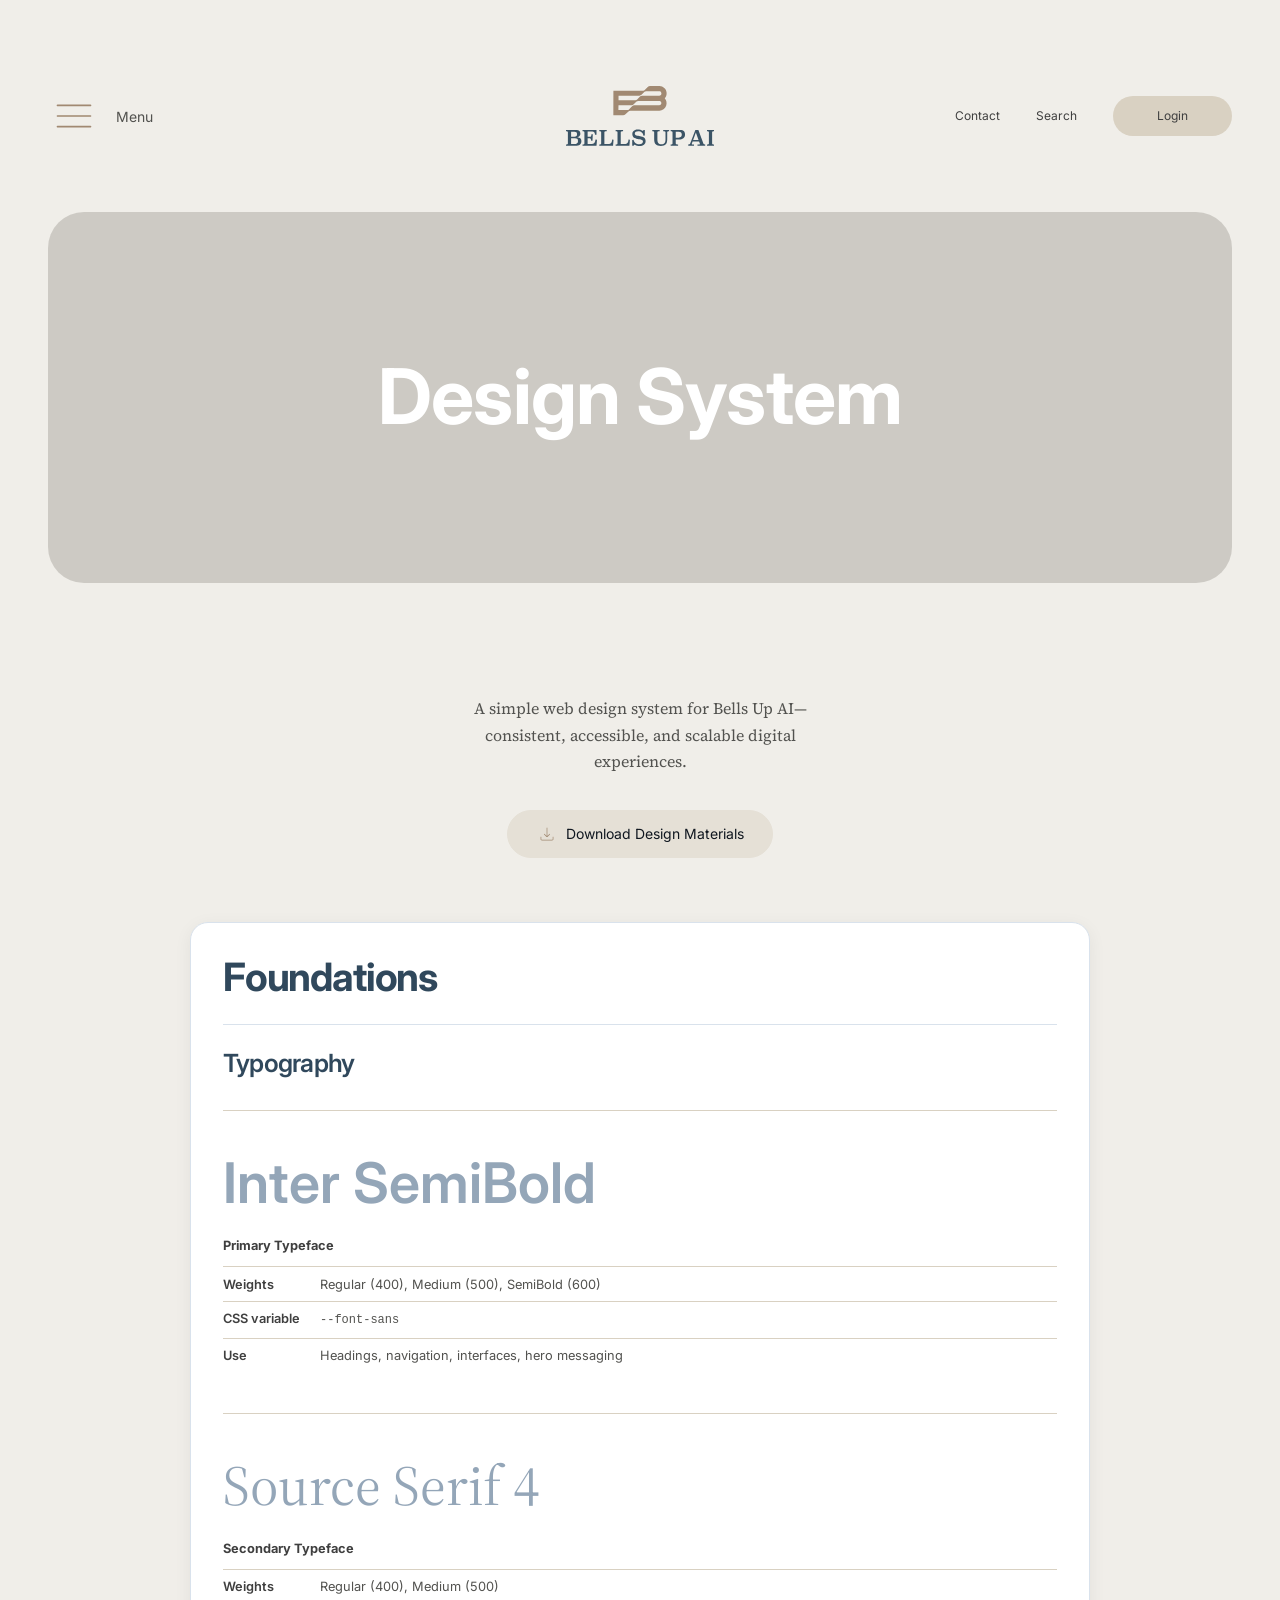
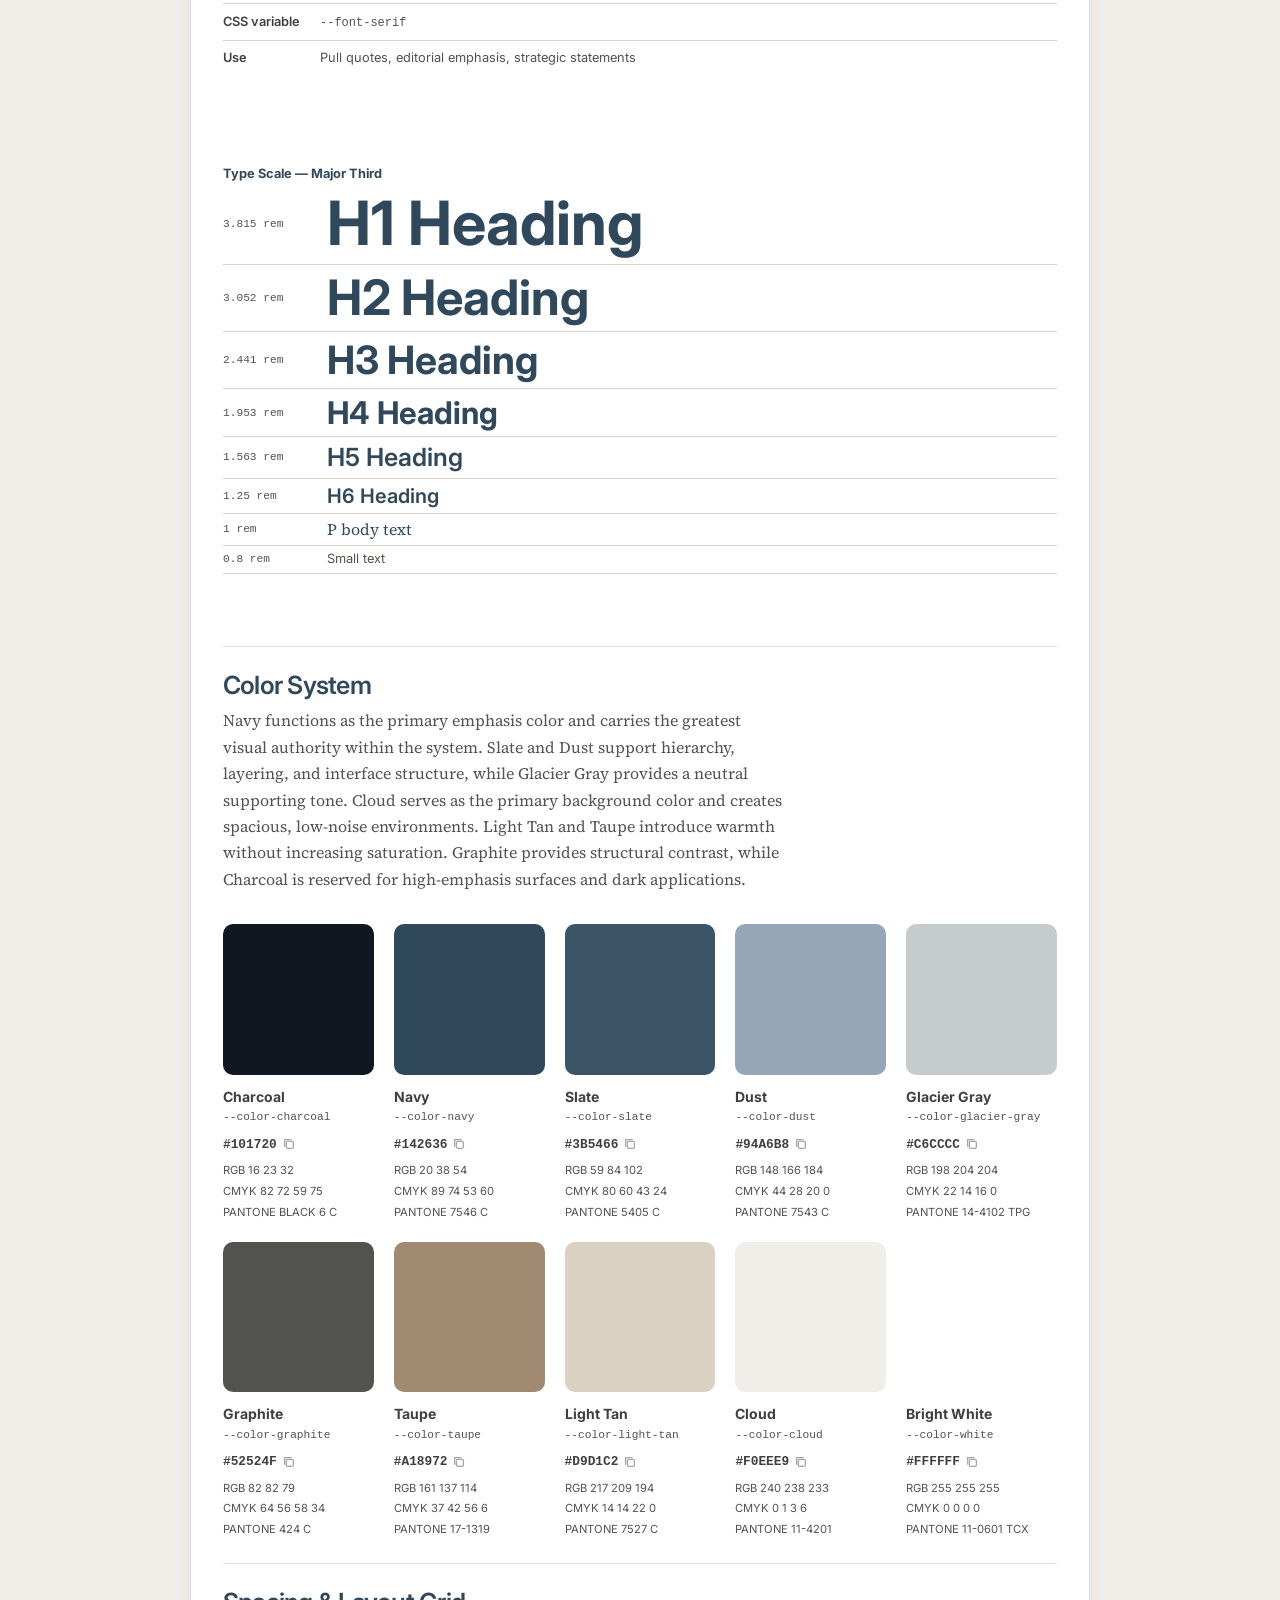
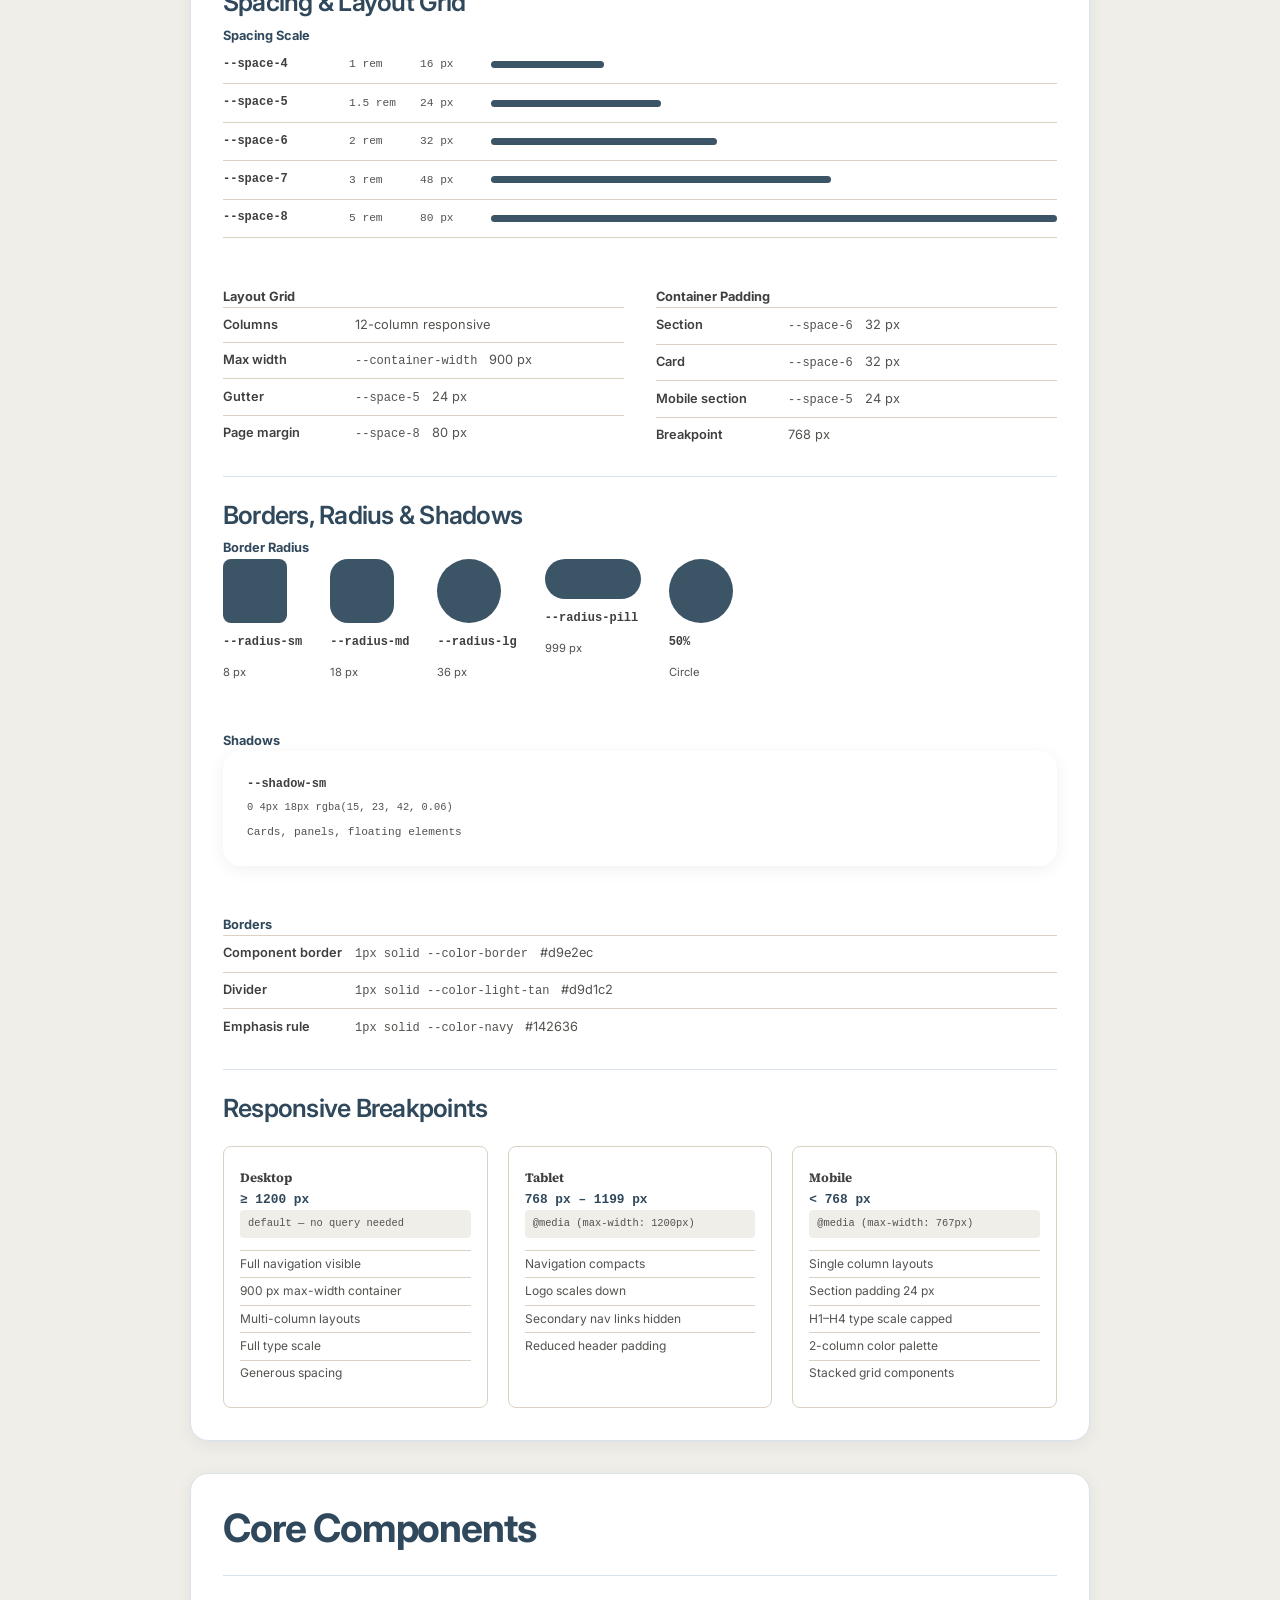
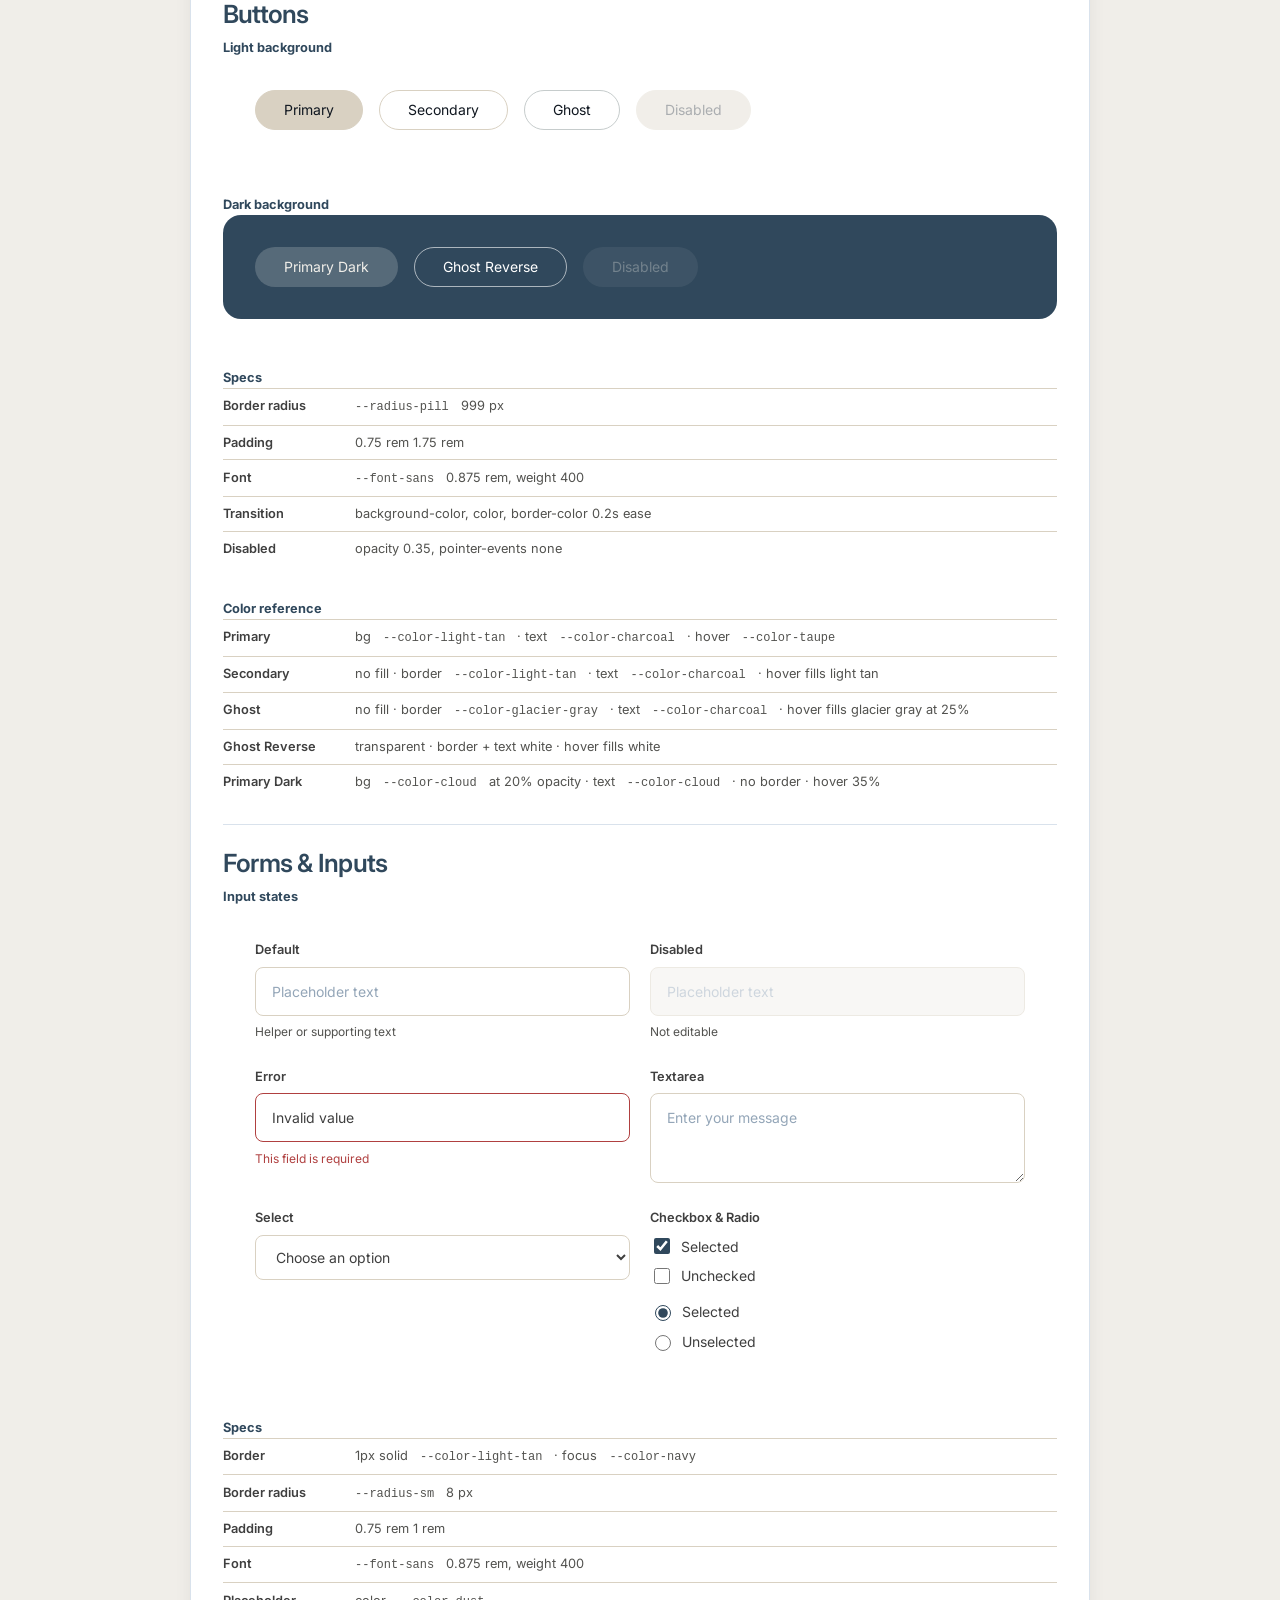
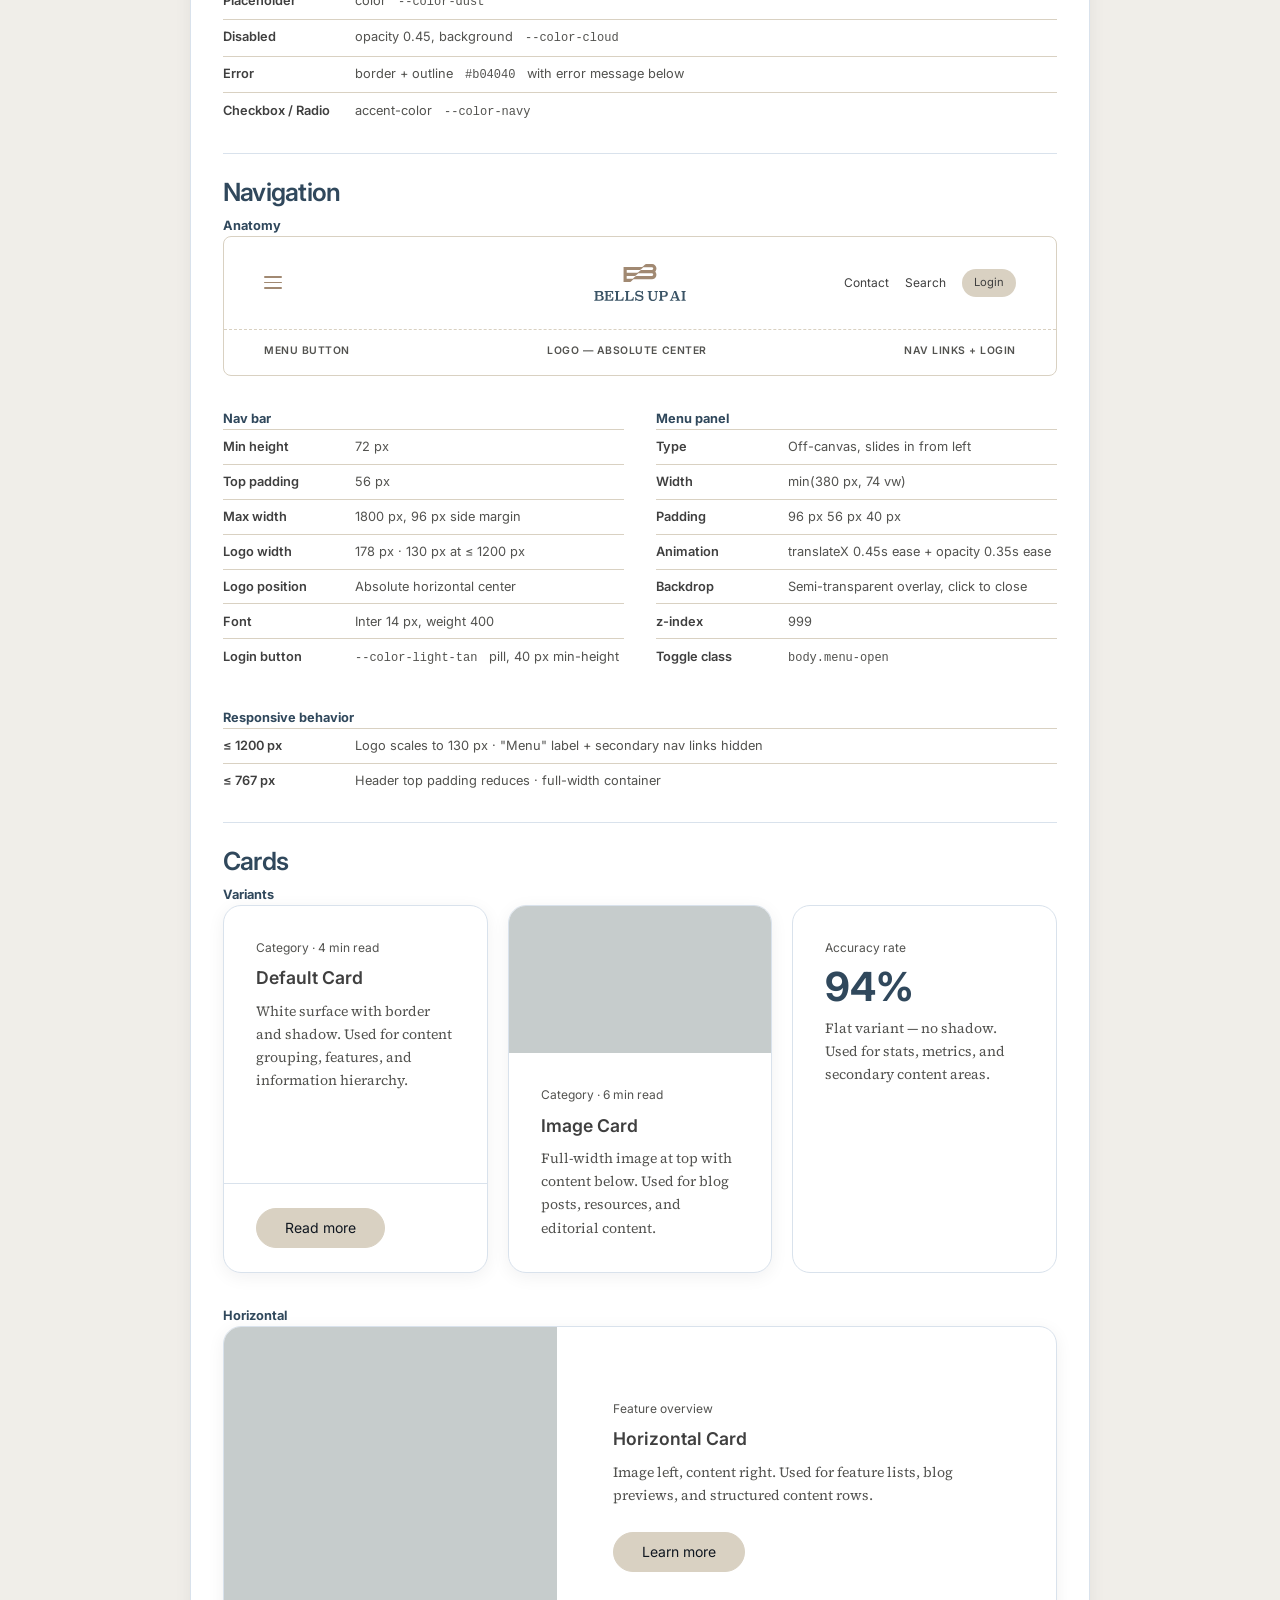
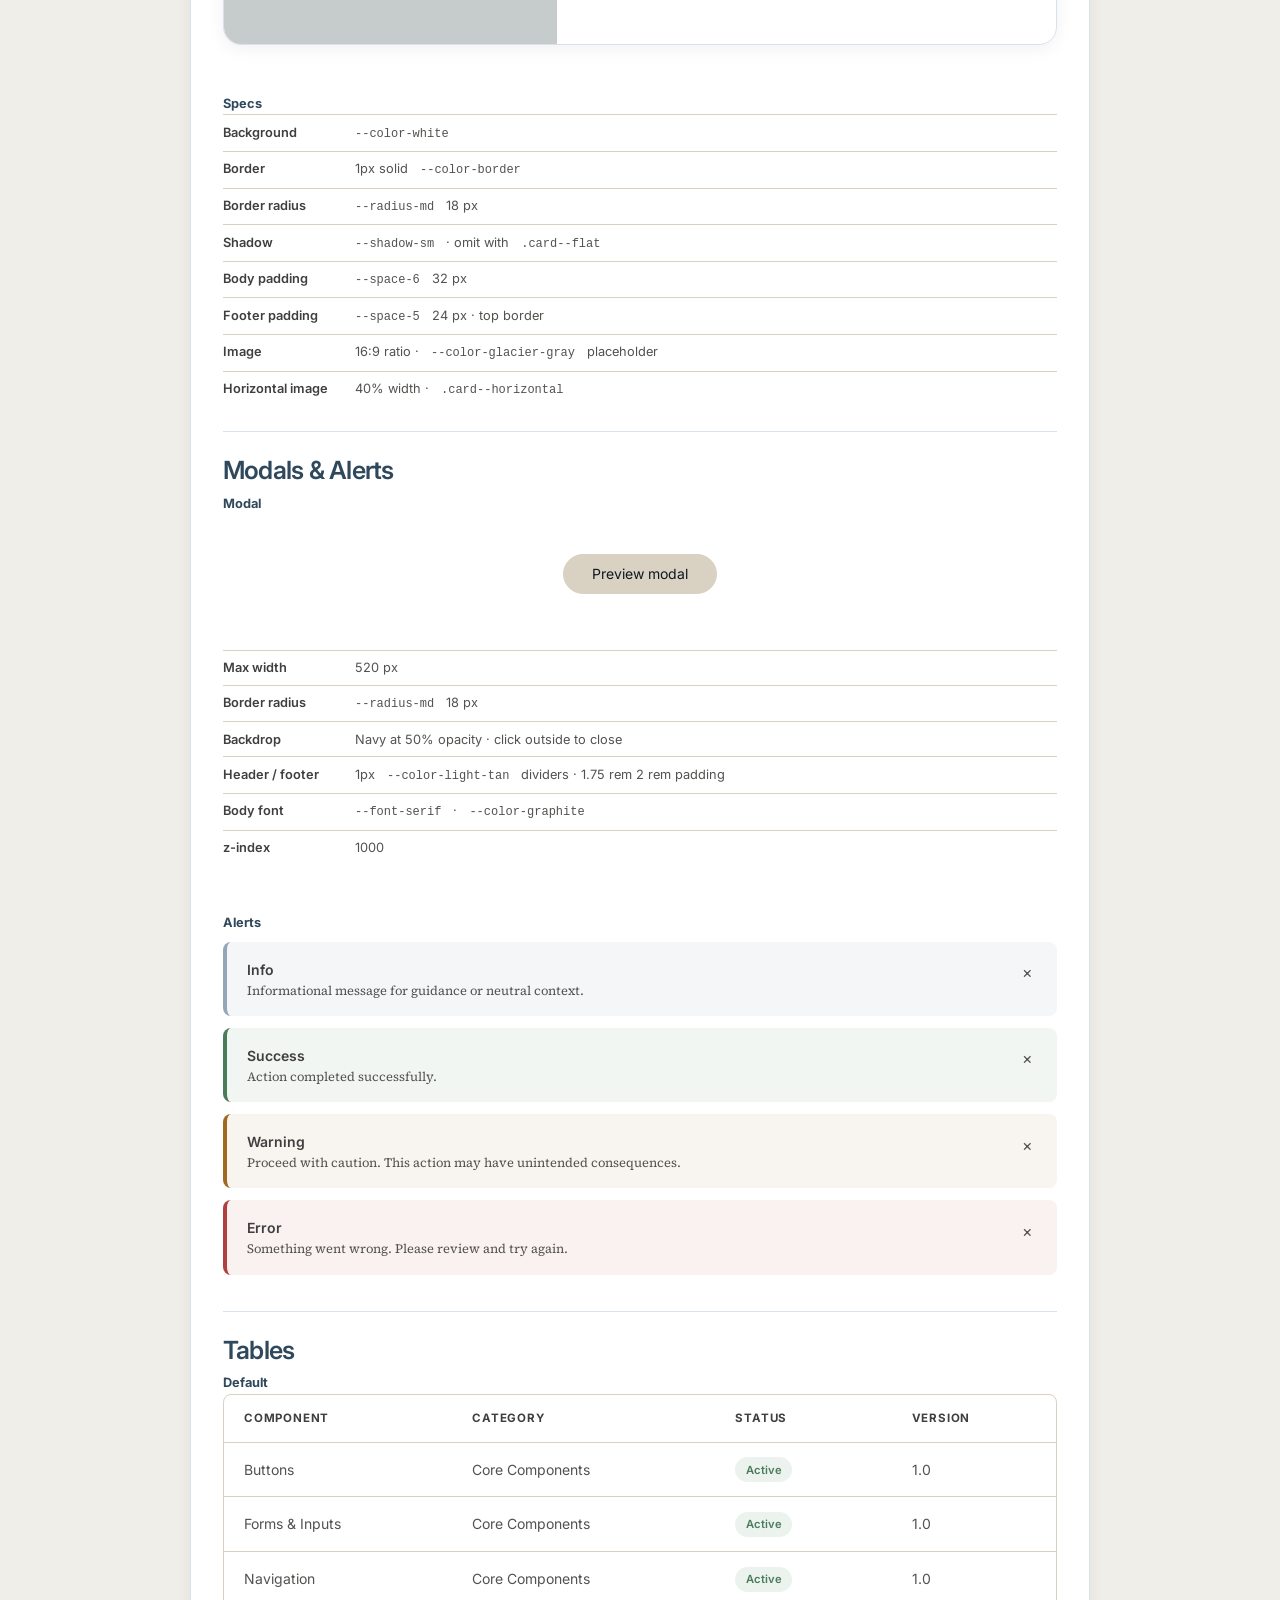
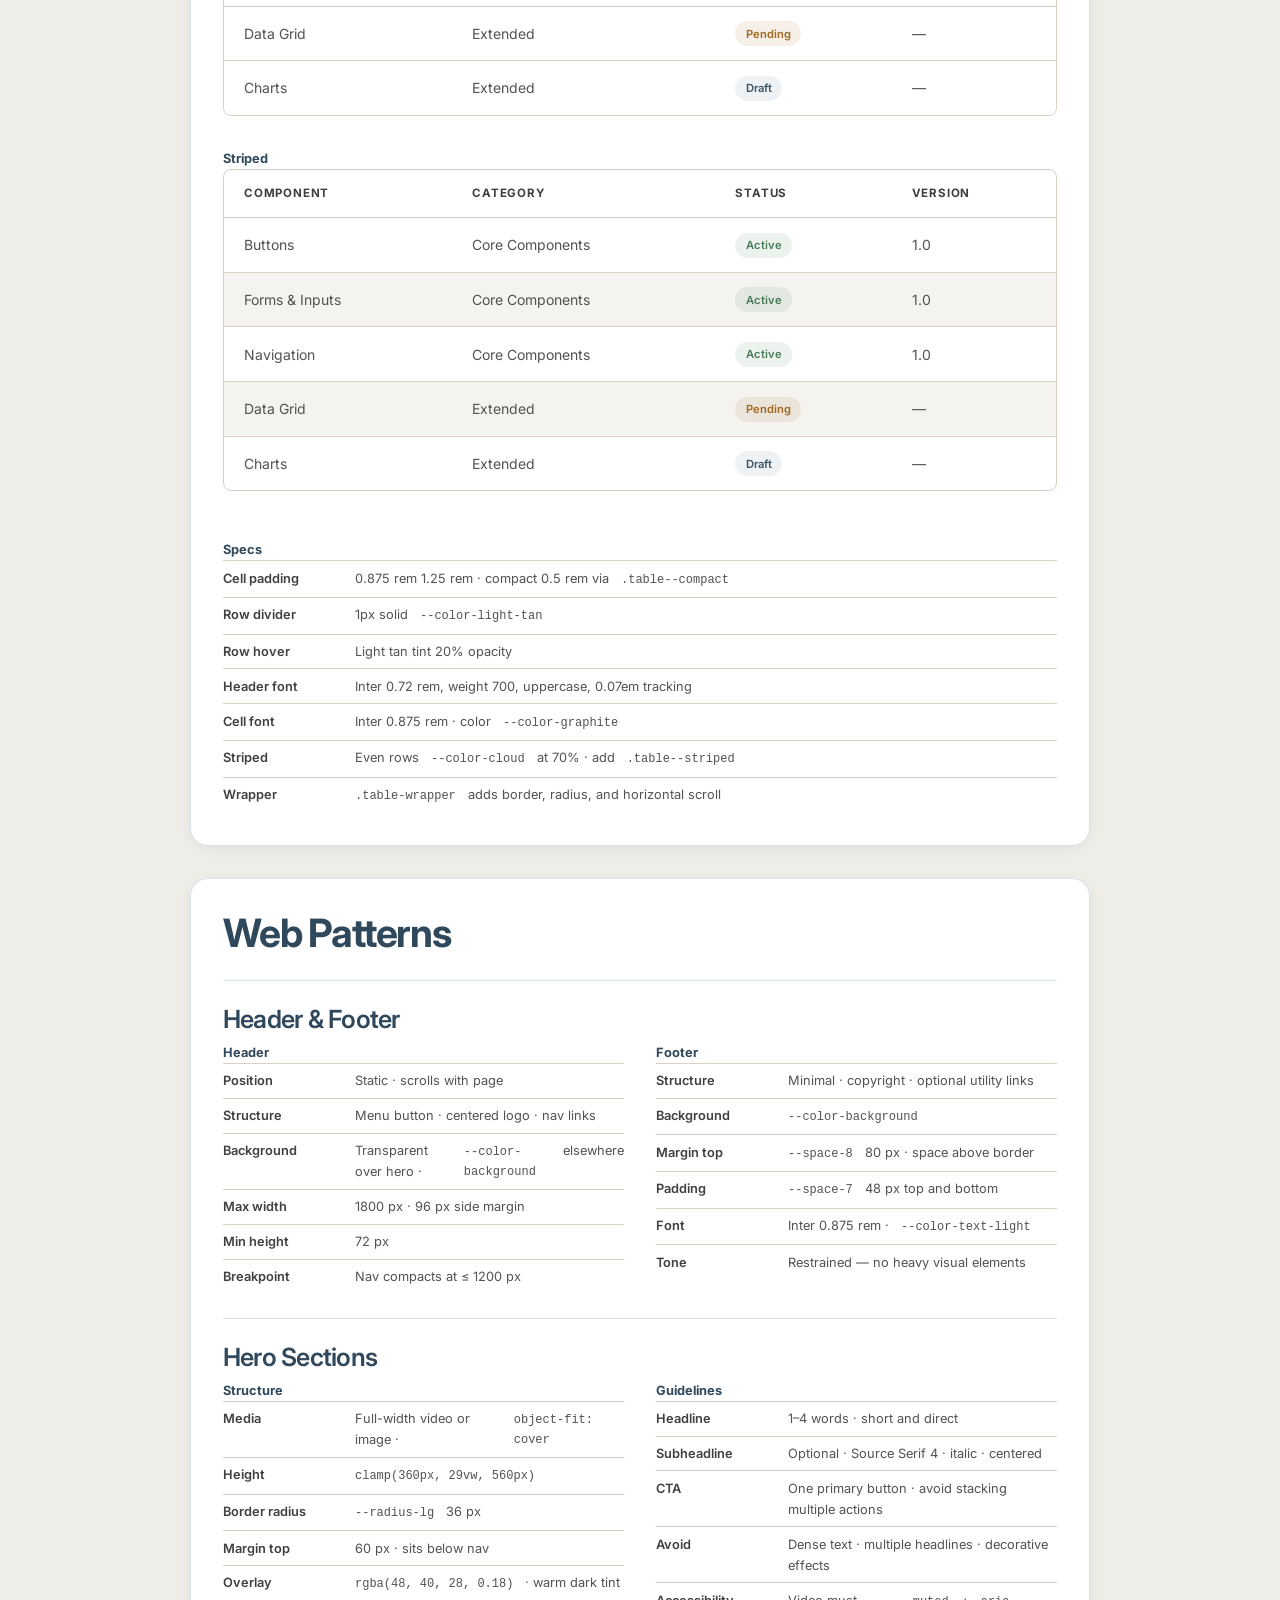
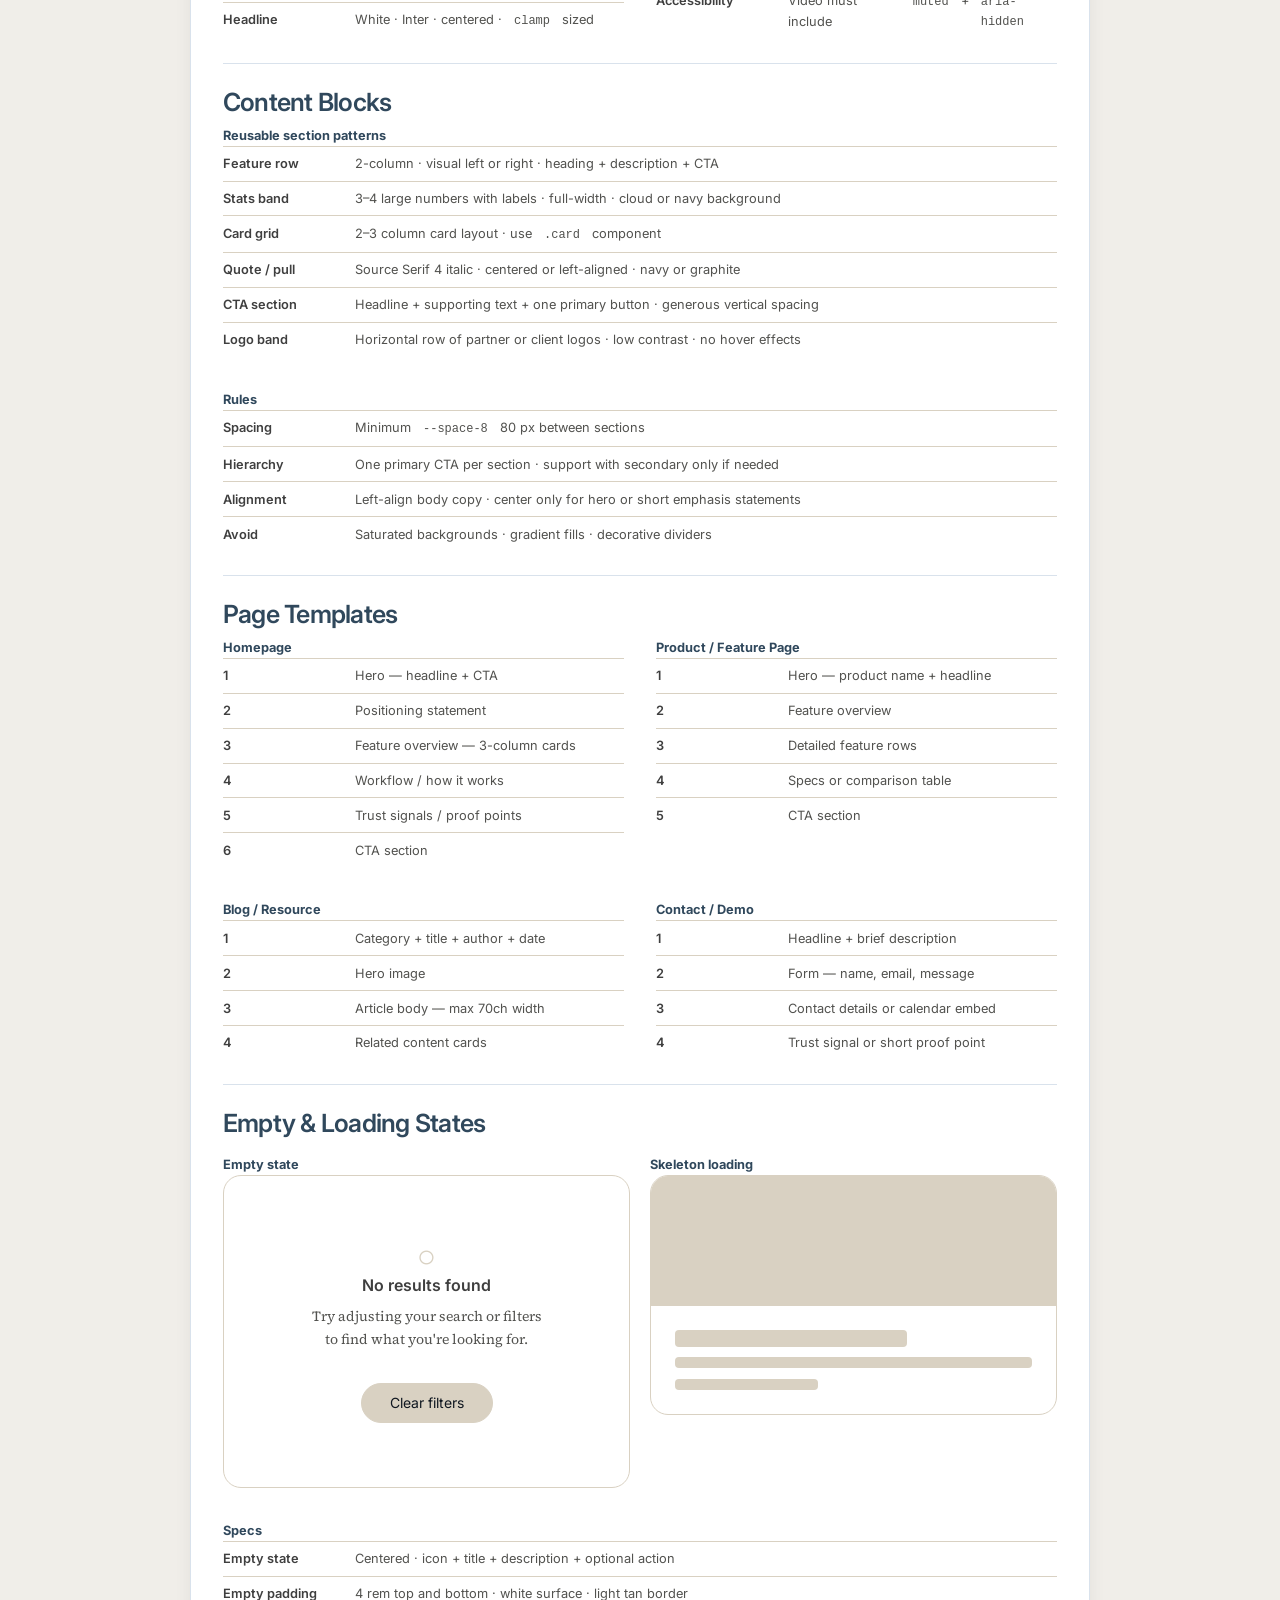
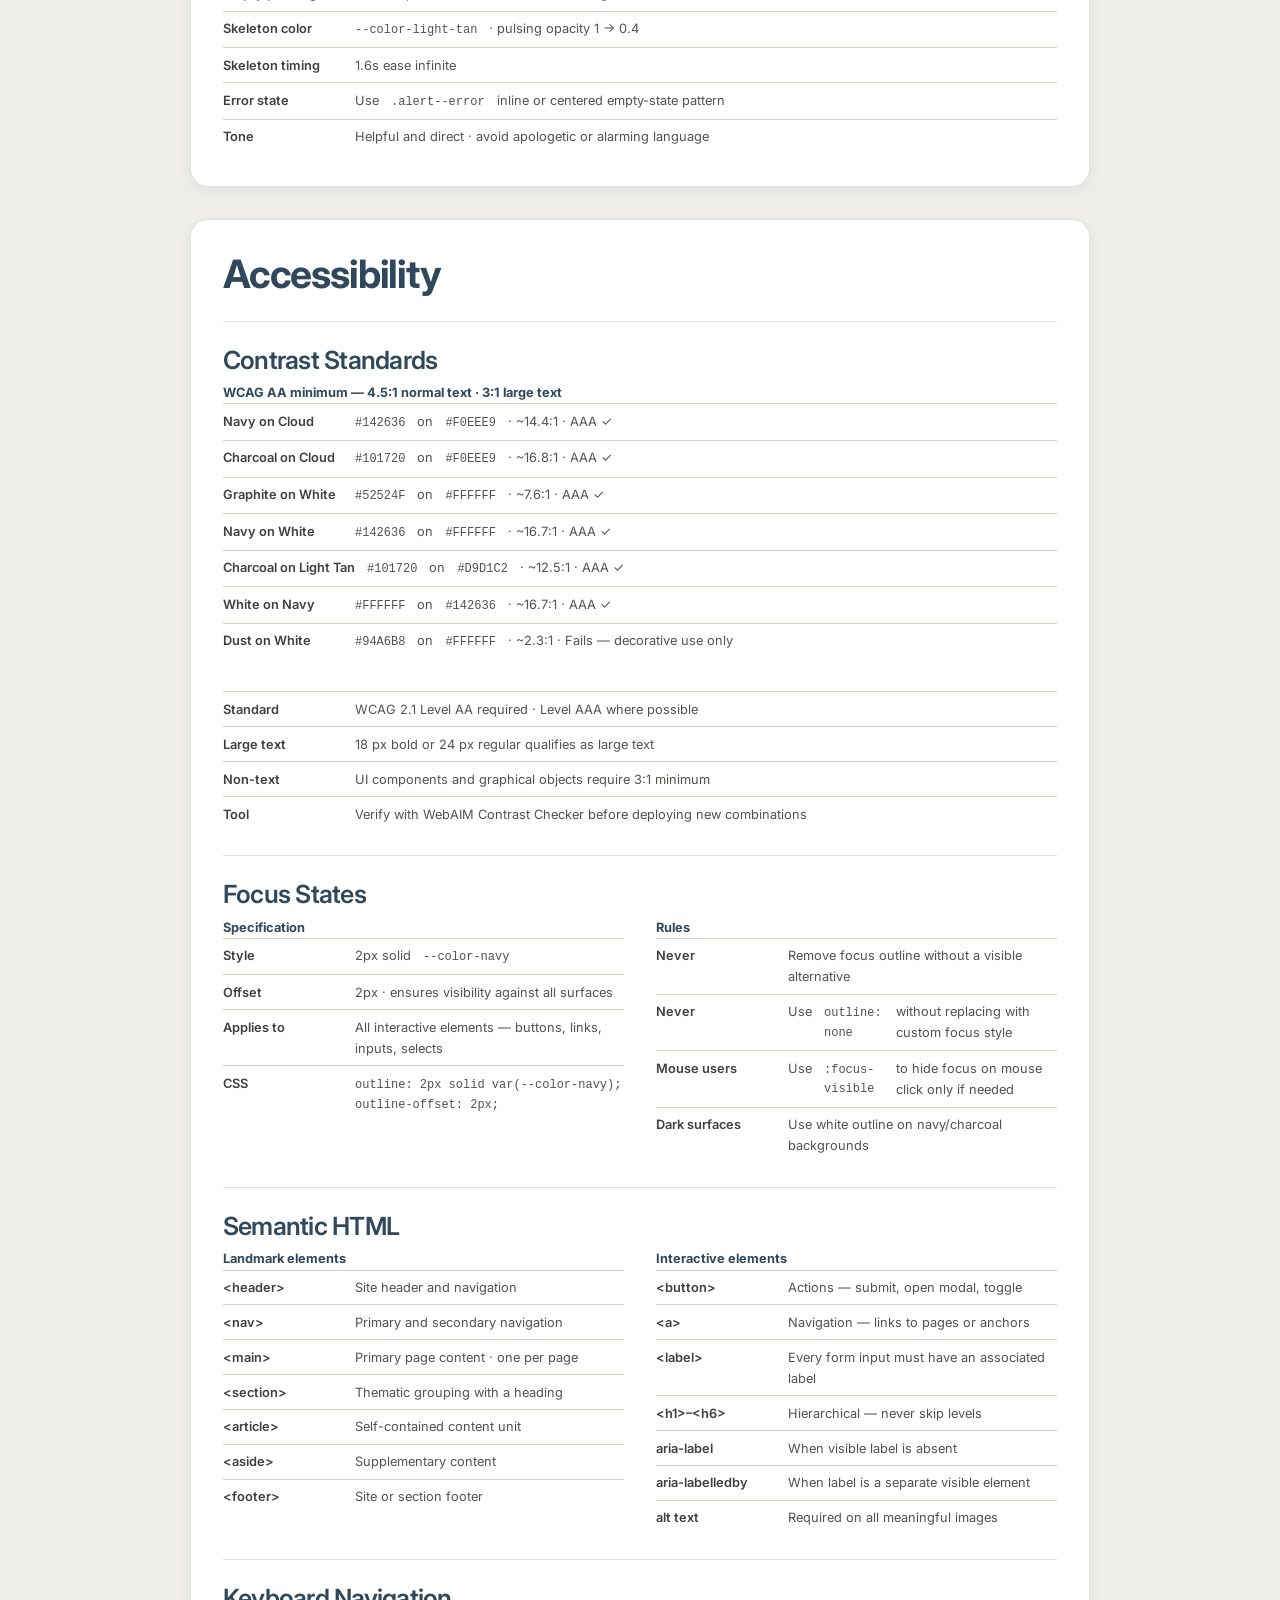
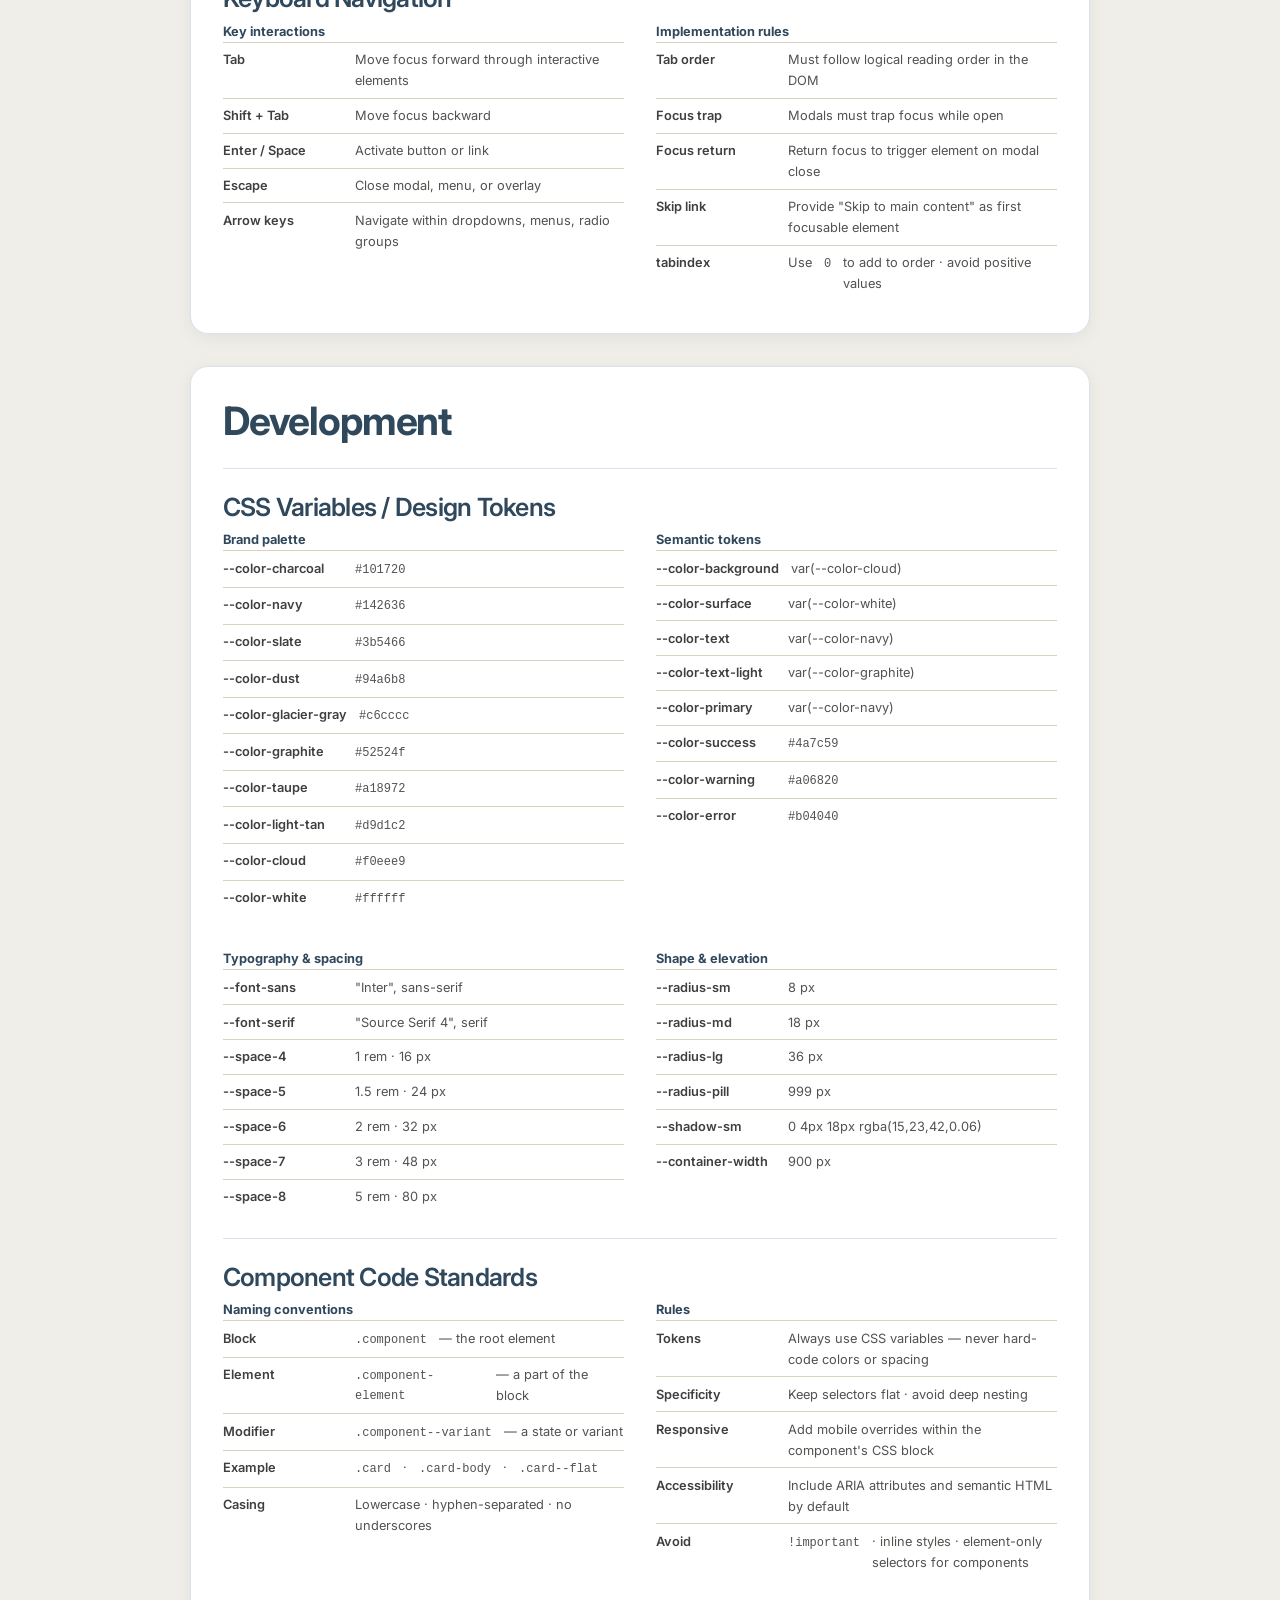
==== index.html @ e2c59c7f "Initial commit — Bells Up AI design system and home page Co-Authored-By: Claude Sonnet 4.6 <noreply@" ====
<!doctype html>
<html lang="en">
  <head>
    <meta charset="UTF-8" />
    <meta name="viewport" content="width=device-width, initial-scale=1.0" />
    <title>Bells Up AI Design System</title>
    <meta
      name="description"
      content="Bells Up AI Design System for web foundations, components, patterns, accessibility, and development standards."
    />
    <meta name="author" content="Bells Up AI" />

    <!-- Favicon -->
    <link rel="icon" href="logos/svg/BellsUpAI_Symbol_Color_RGB.svg" type="image/svg+xml" />
    <link rel="alternate icon" href="logos/png/BellsUpAI_Symbol_Color_RGB.png" />
    <link rel="apple-touch-icon" href="logos/png/BellsUpAI_Symbol_Color_RGB.png" />

    <!-- Theme color (browser chrome / mobile status bar) -->
    <meta name="theme-color" content="#142636" />

    <!-- Open Graph (LinkedIn, Facebook, Slack previews) -->
    <meta property="og:type" content="website" />
    <meta property="og:title" content="Bells Up AI Design System" />
    <meta property="og:description" content="Web foundations, components, patterns, accessibility, and development standards for Bells Up AI." />
    <meta property="og:image" content="logos/png/BellsUpAI_Symbol_Color_RGB.png" />

    <!-- Twitter / X Card -->
    <meta name="twitter:card" content="summary" />
    <meta name="twitter:title" content="Bells Up AI Design System" />
    <meta name="twitter:description" content="Web foundations, components, patterns, accessibility, and development standards for Bells Up AI." />
    <meta name="twitter:image" content="logos/png/BellsUpAI_Symbol_Color_RGB.png" />

    <link rel="stylesheet" href="css/design-system.css" />
  </head>
  <body>

    <!-- =====================================================
     TOP NAVIGATION
     ===================================================== -->

<header class="site-header" id="top">
  <nav class="nav-shell" aria-label="Main navigation">

    <button
      class="menu-button"
      id="menuButton"
      type="button"
      aria-label="Open menu"
      aria-controls="menuPanel"
      aria-expanded="false"
    >
      <img class="menu-icon" src="images/menu_400dp_A18972_FILL0_wght200_GRAD0_opsz48 (1).svg" alt="" aria-hidden="true" width="24" height="24" />
      <span class="menu-label">Menu</span>
    </button>

    <a class="site-logo" href="home.html" aria-label="Bells Up AI home">
  <img
    src="logos/svg/BellsUpAI_Logo_Color_RGB.svg"
    alt="Bells Up AI"
    class="logo-image"
  />
</a>

    <div class="nav-links">
      <a href="/contact">Contact</a>
      <a href="/search">Search</a>
      <a class="login-button" href="/login">Login</a>
    </div>

  </nav>

  <div class="menu-backdrop" id="menuBackdrop"></div>

  <aside class="menu-panel" id="menuPanel" aria-label="Section navigation">
    <button
      class="menu-close"
      id="menuClose"
      type="button"
      aria-label="Close menu"
    >
      ×
    </button>

    <div class="menu-links">

      <div class="menu-group">
        <a class="menu-link" href="#foundations">Foundations</a>
        <div class="menu-sub-links">
          <a class="menu-sub-link" href="#typography">Typography</a>
          <a class="menu-sub-link" href="#color-system">Color System</a>
        </div>
      </div>

      <div class="menu-group">
        <a class="menu-link" href="#core-components">Core Components</a>
        <div class="menu-sub-links">
          <a class="menu-sub-link" href="#buttons">Buttons</a>
          <a class="menu-sub-link" href="#cards">Cards</a>
        </div>
      </div>

      <div class="menu-group">
        <a class="menu-link" href="#web-patterns">Web Patterns</a>
        <div class="menu-sub-links">
          <a class="menu-sub-link" href="#hero-sections">Hero Sections</a>
          <a class="menu-sub-link" href="#content-blocks">Content Blocks</a>
        </div>
      </div>

      <div class="menu-group">
        <a class="menu-link" href="#accessibility">Accessibility</a>
        <div class="menu-sub-links">
          <a class="menu-sub-link" href="#contrast-standards">Contrast Standards</a>
          <a class="menu-sub-link" href="#focus-states">Focus States</a>
        </div>
      </div>

      <div class="menu-group">
        <a class="menu-link" href="#development">Development</a>
        <div class="menu-sub-links">
          <a class="menu-sub-link" href="#css-variables">CSS Variables</a>
          <a class="menu-sub-link" href="#component-code-standards">Component Code Standards</a>
        </div>
      </div>

    </div>
  </aside>

  <section class="hero" aria-labelledby="hero-heading">
    <video class="hero-video" autoplay muted loop playsinline>
      <source src="video/31599-387688486.mp4" type="video/mp4" />
    </video>

    <div class="hero-overlay"></div>

    <div class="hero-content">
      <h1 id="hero-heading">Design System</h1>
    </div>
  </section>
</header>

    <!-- =====================================================
       BELLS UP AI DESIGN SYSTEM
       ===================================================== -->

    <header class="site-header">
      <div class="container">
        <p>
          A simple web design system for Bells Up AI&mdash;consistent,
          accessible, and scalable digital experiences.
        </p>
        <a
          href="files/BellsUpDesignMaterials.zip"
          download
          class="btn btn-primary btn-sm"
          style="margin-top: 1.25rem; margin-bottom: 2rem; display: inline-flex; background: #e5e0d6; border-color: #e5e0d6;"
        >
          <img src="images/download_400dp_A18972_FILL0_wght200_GRAD0_opsz48.svg" alt="" aria-hidden="true" style="width: 22px; height: 22px; margin-right: 0.5rem;" />
          Download Design Materials
        </a>
      </div>
    </header>

    <main>
      <!-- =====================================================
         FOUNDATIONS
         ===================================================== -->

      <section
        class="design-system-section"
        aria-labelledby="foundations-heading"
        id="foundations"
      >
        <div class="container">
          <h2 id="foundations-heading">Foundations</h2>

          <article id="typography">
            <h3>Typography</h3>

            <div class="typeface-showcase">

              <div class="typeface-row">
                <div class="typeface-specimen">
                  <span class="specimen-line">Inter SemiBold</span>
                </div>
                <div class="typeface-desc">
                  <h4>Primary Typeface</h4>
                  <ul class="type-meta-list">
                    <li><span class="meta-label">Weights</span> Regular (400), Medium (500), SemiBold (600)</li>
                    <li><span class="meta-label">CSS variable</span> <code>--font-sans</code></li>
                    <li><span class="meta-label">Use</span> Headings, navigation, interfaces, hero messaging</li>
                  </ul>
                </div>
              </div>

              <div class="typeface-row">
                <div class="typeface-specimen typeface-specimen--serif">
                  <span class="specimen-line">Source Serif 4</span>
                </div>
                <div class="typeface-desc">
                  <h4>Secondary Typeface</h4>
                  <ul class="type-meta-list">
                    <li><span class="meta-label">Weights</span> Regular (400), Medium (500)</li>
                    <li><span class="meta-label">CSS variable</span> <code>--font-serif</code></li>
                    <li><span class="meta-label">Use</span> Pull quotes, editorial emphasis, strategic statements</li>
                  </ul>
                </div>
              </div>

            </div>

            <div class="type-scale">
              <p class="type-scale-eyebrow">Type Scale — Major Third</p>

              <div class="type-scale-row">
                <span class="ts-size">3.815 rem</span>
                <p class="ts-sample ts-h1">H1 Heading</p>
              </div>
              <div class="type-scale-row">
                <span class="ts-size">3.052 rem</span>
                <p class="ts-sample ts-h2">H2 Heading</p>
              </div>
              <div class="type-scale-row">
                <span class="ts-size">2.441 rem</span>
                <p class="ts-sample ts-h3">H3 Heading</p>
              </div>
              <div class="type-scale-row">
                <span class="ts-size">1.953 rem</span>
                <p class="ts-sample ts-h4">H4 Heading</p>
              </div>
              <div class="type-scale-row">
                <span class="ts-size">1.563 rem</span>
                <p class="ts-sample ts-h5">H5 Heading</p>
              </div>
              <div class="type-scale-row">
                <span class="ts-size">1.25 rem</span>
                <p class="ts-sample ts-h6">H6 Heading</p>
              </div>
              <div class="type-scale-row">
                <span class="ts-size">1 rem</span>
                <p class="ts-sample ts-body">P body text</p>
              </div>
              <div class="type-scale-row">
                <span class="ts-size">0.8 rem</span>
                <p class="ts-sample ts-small">Small text</p>
              </div>
            </div>

          </article>

          <article id="color-system">
            <h3>Color System</h3>
            <p>
              Navy functions as the primary emphasis color and carries the
              greatest visual authority within the system. Slate and Dust
              support hierarchy, layering, and interface structure, while
              Glacier Gray provides a neutral supporting tone. Cloud serves as
              the primary background color and creates spacious, low-noise
              environments. Light Tan and Taupe introduce warmth without
              increasing saturation. Graphite provides structural contrast,
              while Charcoal is reserved for high-emphasis surfaces and dark
              applications.
            </p>

            <div class="color-palette">

              <div class="color-swatch">
                <div class="swatch-block" style="--swatch-color: var(--color-charcoal);"></div>
                <div class="swatch-details">
                  <strong class="swatch-name">Charcoal</strong>
                  <code class="swatch-var">--color-charcoal</code>
                  <button class="swatch-hex" data-hex="#101720" aria-label="Copy hex value #101720">#101720</button>
                  <span class="swatch-spec">RGB 16 23 32</span>
                  <span class="swatch-spec">CMYK 82 72 59 75</span>
                  <span class="swatch-spec">PANTONE BLACK 6 C</span>
                </div>
              </div>

              <div class="color-swatch">
                <div class="swatch-block" style="--swatch-color: var(--color-navy);"></div>
                <div class="swatch-details">
                  <strong class="swatch-name">Navy</strong>
                  <code class="swatch-var">--color-navy</code>
                  <button class="swatch-hex" data-hex="#142636" aria-label="Copy hex value #142636">#142636</button>
                  <span class="swatch-spec">RGB 20 38 54</span>
                  <span class="swatch-spec">CMYK 89 74 53 60</span>
                  <span class="swatch-spec">PANTONE 7546 C</span>
                </div>
              </div>

              <div class="color-swatch">
                <div class="swatch-block" style="--swatch-color: var(--color-slate);"></div>
                <div class="swatch-details">
                  <strong class="swatch-name">Slate</strong>
                  <code class="swatch-var">--color-slate</code>
                  <button class="swatch-hex" data-hex="#3B5466" aria-label="Copy hex value #3B5466">#3B5466</button>
                  <span class="swatch-spec">RGB 59 84 102</span>
                  <span class="swatch-spec">CMYK 80 60 43 24</span>
                  <span class="swatch-spec">PANTONE 5405 C</span>
                </div>
              </div>

              <div class="color-swatch">
                <div class="swatch-block" style="--swatch-color: var(--color-dust);"></div>
                <div class="swatch-details">
                  <strong class="swatch-name">Dust</strong>
                  <code class="swatch-var">--color-dust</code>
                  <button class="swatch-hex" data-hex="#94A6B8" aria-label="Copy hex value #94A6B8">#94A6B8</button>
                  <span class="swatch-spec">RGB 148 166 184</span>
                  <span class="swatch-spec">CMYK 44 28 20 0</span>
                  <span class="swatch-spec">PANTONE 7543 C</span>
                </div>
              </div>

              <div class="color-swatch">
                <div class="swatch-block" style="--swatch-color: var(--color-glacier-gray);"></div>
                <div class="swatch-details">
                  <strong class="swatch-name">Glacier Gray</strong>
                  <code class="swatch-var">--color-glacier-gray</code>
                  <button class="swatch-hex" data-hex="#C6CCCC" aria-label="Copy hex value #C6CCCC">#C6CCCC</button>
                  <span class="swatch-spec">RGB 198 204 204</span>
                  <span class="swatch-spec">CMYK 22 14 16 0</span>
                  <span class="swatch-spec">PANTONE 14-4102 TPG</span>
                </div>
              </div>

              <div class="color-swatch">
                <div class="swatch-block" style="--swatch-color: var(--color-graphite);"></div>
                <div class="swatch-details">
                  <strong class="swatch-name">Graphite</strong>
                  <code class="swatch-var">--color-graphite</code>
                  <button class="swatch-hex" data-hex="#52524F" aria-label="Copy hex value #52524F">#52524F</button>
                  <span class="swatch-spec">RGB 82 82 79</span>
                  <span class="swatch-spec">CMYK 64 56 58 34</span>
                  <span class="swatch-spec">PANTONE 424 C</span>
                </div>
              </div>

              <div class="color-swatch">
                <div class="swatch-block" style="--swatch-color: var(--color-taupe);"></div>
                <div class="swatch-details">
                  <strong class="swatch-name">Taupe</strong>
                  <code class="swatch-var">--color-taupe</code>
                  <button class="swatch-hex" data-hex="#A18972" aria-label="Copy hex value #A18972">#A18972</button>
                  <span class="swatch-spec">RGB 161 137 114</span>
                  <span class="swatch-spec">CMYK 37 42 56 6</span>
                  <span class="swatch-spec">PANTONE 17-1319</span>
                </div>
              </div>

              <div class="color-swatch">
                <div class="swatch-block" style="--swatch-color: var(--color-light-tan);"></div>
                <div class="swatch-details">
                  <strong class="swatch-name">Light Tan</strong>
                  <code class="swatch-var">--color-light-tan</code>
                  <button class="swatch-hex" data-hex="#D9D1C2" aria-label="Copy hex value #D9D1C2">#D9D1C2</button>
                  <span class="swatch-spec">RGB 217 209 194</span>
                  <span class="swatch-spec">CMYK 14 14 22 0</span>
                  <span class="swatch-spec">PANTONE 7527 C</span>
                </div>
              </div>

              <div class="color-swatch">
                <div class="swatch-block" style="--swatch-color: var(--color-cloud);"></div>
                <div class="swatch-details">
                  <strong class="swatch-name">Cloud</strong>
                  <code class="swatch-var">--color-cloud</code>
                  <button class="swatch-hex" data-hex="#F0EEE9" aria-label="Copy hex value #F0EEE9">#F0EEE9</button>
                  <span class="swatch-spec">RGB 240 238 233</span>
                  <span class="swatch-spec">CMYK 0 1 3 6</span>
                  <span class="swatch-spec">PANTONE 11-4201</span>
                </div>
              </div>

              <div class="color-swatch">
                <div class="swatch-block" style="--swatch-color: var(--color-white);"></div>
                <div class="swatch-details">
                  <strong class="swatch-name">Bright White</strong>
                  <code class="swatch-var">--color-white</code>
                  <button class="swatch-hex" data-hex="#FFFFFF" aria-label="Copy hex value #FFFFFF">#FFFFFF</button>
                  <span class="swatch-spec">RGB 255 255 255</span>
                  <span class="swatch-spec">CMYK 0 0 0 0</span>
                  <span class="swatch-spec">PANTONE 11-0601 TCX</span>
                </div>
              </div>

            </div>
          </article>

          <article id="spacing-layout">
            <h3>Spacing &amp; Layout Grid</h3>

            <div class="spacing-scale">
              <p class="type-scale-eyebrow">Spacing Scale</p>

              <div class="spacing-scale-row">
                <span class="spacing-token">--space-4</span>
                <span class="spacing-val">1 rem</span>
                <span class="spacing-val">16 px</span>
                <div class="spacing-bar" style="width: 20%;"></div>
              </div>
              <div class="spacing-scale-row">
                <span class="spacing-token">--space-5</span>
                <span class="spacing-val">1.5 rem</span>
                <span class="spacing-val">24 px</span>
                <div class="spacing-bar" style="width: 30%;"></div>
              </div>
              <div class="spacing-scale-row">
                <span class="spacing-token">--space-6</span>
                <span class="spacing-val">2 rem</span>
                <span class="spacing-val">32 px</span>
                <div class="spacing-bar" style="width: 40%;"></div>
              </div>
              <div class="spacing-scale-row">
                <span class="spacing-token">--space-7</span>
                <span class="spacing-val">3 rem</span>
                <span class="spacing-val">48 px</span>
                <div class="spacing-bar" style="width: 60%;"></div>
              </div>
              <div class="spacing-scale-row">
                <span class="spacing-token">--space-8</span>
                <span class="spacing-val">5 rem</span>
                <span class="spacing-val">80 px</span>
                <div class="spacing-bar" style="width: 100%;"></div>
              </div>
            </div>

            <div class="layout-grid-specs">
              <div>
                <h4>Layout Grid</h4>
                <ul class="grid-spec-list">
                  <li><span class="meta-label">Columns</span> 12-column responsive</li>
                  <li><span class="meta-label">Max width</span> <code>--container-width</code> 900 px</li>
                  <li><span class="meta-label">Gutter</span> <code>--space-5</code> 24 px</li>
                  <li><span class="meta-label">Page margin</span> <code>--space-8</code> 80 px</li>
                </ul>
              </div>
              <div>
                <h4>Container Padding</h4>
                <ul class="grid-spec-list">
                  <li><span class="meta-label">Section</span> <code>--space-6</code> 32 px</li>
                  <li><span class="meta-label">Card</span> <code>--space-6</code> 32 px</li>
                  <li><span class="meta-label">Mobile section</span> <code>--space-5</code> 24 px</li>
                  <li><span class="meta-label">Breakpoint</span> 768 px</li>
                </ul>
              </div>
            </div>

          </article>

          <article id="borders-radius-shadows">
            <h3>Borders, Radius &amp; Shadows</h3>

            <div style="margin-bottom: 3rem;">
              <p class="type-scale-eyebrow">Border Radius</p>

              <div class="radius-grid">

                <div class="radius-swatch">
                  <div class="radius-preview" style="border-radius: var(--radius-sm);"></div>
                  <strong>--radius-sm</strong>
                  <span>8 px</span>
                </div>

                <div class="radius-swatch">
                  <div class="radius-preview" style="border-radius: var(--radius-md);"></div>
                  <strong>--radius-md</strong>
                  <span>18 px</span>
                </div>

                <div class="radius-swatch">
                  <div class="radius-preview" style="border-radius: var(--radius-lg);"></div>
                  <strong>--radius-lg</strong>
                  <span>36 px</span>
                </div>

                <div class="radius-swatch">
                  <div class="radius-preview radius-preview--pill" style="border-radius: var(--radius-pill);"></div>
                  <strong>--radius-pill</strong>
                  <span>999 px</span>
                </div>

                <div class="radius-swatch">
                  <div class="radius-preview" style="border-radius: 50%;"></div>
                  <strong>50%</strong>
                  <span>Circle</span>
                </div>

              </div>
            </div>

            <div style="margin-bottom: 3rem;">
              <p class="type-scale-eyebrow">Shadows</p>

              <div class="shadow-grid">

                <div class="shadow-preview" style="box-shadow: var(--shadow-sm);">
                  <strong>--shadow-sm</strong>
                  <code>0 4px 18px rgba(15, 23, 42, 0.06)</code>
                  <code style="margin-top: 0.5rem; color: var(--color-text-light); font-size: 0.7rem;">Cards, panels, floating elements</code>
                </div>

              </div>
            </div>

            <div>
              <p class="type-scale-eyebrow">Borders</p>
              <ul class="grid-spec-list">
                <li><span class="meta-label">Component border</span> <code>1px solid --color-border</code> #d9e2ec</li>
                <li><span class="meta-label">Divider</span> <code>1px solid --color-light-tan</code> #d9d1c2</li>
                <li><span class="meta-label">Emphasis rule</span> <code>1px solid --color-navy</code> #142636</li>
              </ul>
            </div>

          </article>

          <article id="responsive-breakpoints">
            <h3>Responsive Breakpoints</h3>

            <div class="breakpoint-grid">

              <div class="breakpoint-card">
                <p class="breakpoint-tier">Desktop</p>
                <p class="breakpoint-range">≥ 1200 px</p>
                <code class="breakpoint-query">default — no query needed</code>
                <ul class="breakpoint-notes">
                  <li>Full navigation visible</li>
                  <li>900 px max-width container</li>
                  <li>Multi-column layouts</li>
                  <li>Full type scale</li>
                  <li>Generous spacing</li>
                </ul>
              </div>

              <div class="breakpoint-card">
                <p class="breakpoint-tier">Tablet</p>
                <p class="breakpoint-range">768 px – 1199 px</p>
                <code class="breakpoint-query">@media (max-width: 1200px)</code>
                <ul class="breakpoint-notes">
                  <li>Navigation compacts</li>
                  <li>Logo scales down</li>
                  <li>Secondary nav links hidden</li>
                  <li>Reduced header padding</li>
                </ul>
              </div>

              <div class="breakpoint-card">
                <p class="breakpoint-tier">Mobile</p>
                <p class="breakpoint-range">&lt; 768 px</p>
                <code class="breakpoint-query">@media (max-width: 767px)</code>
                <ul class="breakpoint-notes">
                  <li>Single column layouts</li>
                  <li>Section padding 24 px</li>
                  <li>H1–H4 type scale capped</li>
                  <li>2-column color palette</li>
                  <li>Stacked grid components</li>
                </ul>
              </div>

            </div>

          </article>
        </div>
      </section>

      <!-- =====================================================
         CORE COMPONENTS
         ===================================================== -->

      <section
        class="design-system-section"
        aria-labelledby="components-heading"
        id="core-components"
      >
        <div class="container">
          <h2 id="components-heading">Core Components</h2>

          <article id="buttons">
            <h3>Buttons</h3>

            <div style="margin-bottom: 2rem;">
              <p class="type-scale-eyebrow">Light background</p>
              <div class="btn-preview">
                <button class="btn btn-primary">Primary</button>
                <button class="btn btn-secondary">Secondary</button>
                <button class="btn btn-ghost">Ghost</button>
                <button class="btn btn-primary" disabled>Disabled</button>
              </div>
            </div>

            <div style="margin-bottom: 3rem;">
              <p class="type-scale-eyebrow">Dark background</p>
              <div class="btn-preview btn-preview--dark">
                <button class="btn btn-cloud">Primary Dark</button>
                <button class="btn btn-ghost-reverse">Ghost Reverse</button>
                <button class="btn btn-cloud" disabled>Disabled</button>
              </div>
            </div>

            <div style="margin-bottom: 2rem;">
              <p class="type-scale-eyebrow">Specs</p>
              <ul class="grid-spec-list">
                <li><span class="meta-label">Border radius</span><code>--radius-pill</code> 999 px</li>
                <li><span class="meta-label">Padding</span>0.75 rem 1.75 rem</li>
                <li><span class="meta-label">Font</span><code>--font-sans</code> 0.875 rem, weight 400</li>
                <li><span class="meta-label">Transition</span>background-color, color, border-color 0.2s ease</li>
                <li><span class="meta-label">Disabled</span>opacity 0.35, pointer-events none</li>
              </ul>
            </div>

            <div>
              <p class="type-scale-eyebrow">Color reference</p>
              <ul class="grid-spec-list">
                <li><span class="meta-label">Primary</span>bg <code>--color-light-tan</code> · text <code>--color-charcoal</code> · hover <code>--color-taupe</code></li>
                <li><span class="meta-label">Secondary</span>no fill · border <code>--color-light-tan</code> · text <code>--color-charcoal</code> · hover fills light tan</li>
                <li><span class="meta-label">Ghost</span>no fill · border <code>--color-glacier-gray</code> · text <code>--color-charcoal</code> · hover fills glacier gray at 25%</li>
                <li><span class="meta-label">Ghost Reverse</span>transparent · border + text white · hover fills white</li>
                <li><span class="meta-label">Primary Dark</span>bg <code>--color-cloud</code> at 20% opacity · text <code>--color-cloud</code> · no border · hover 35%</li>
              </ul>
            </div>

          </article>

          <article id="forms-inputs">
            <h3>Forms &amp; Inputs</h3>

            <div style="margin-bottom: 2rem;">
              <p class="type-scale-eyebrow">Input states</p>
              <div class="form-preview">

                <div class="form-preview-row">
                  <div class="form-group">
                    <label class="form-label" for="ex-default">Default</label>
                    <input id="ex-default" class="form-input" type="text" placeholder="Placeholder text" />
                    <span class="form-helper">Helper or supporting text</span>
                  </div>
                  <div class="form-group">
                    <label class="form-label" for="ex-disabled">Disabled</label>
                    <input id="ex-disabled" class="form-input" type="text" placeholder="Placeholder text" disabled />
                    <span class="form-helper">Not editable</span>
                  </div>
                </div>

                <div class="form-preview-row">
                  <div class="form-group">
                    <label class="form-label" for="ex-error">Error</label>
                    <input id="ex-error" class="form-input form-input--error" type="text" value="Invalid value" />
                    <span class="form-error-msg">This field is required</span>
                  </div>
                  <div class="form-group">
                    <label class="form-label" for="ex-textarea">Textarea</label>
                    <textarea id="ex-textarea" class="form-input" placeholder="Enter your message"></textarea>
                  </div>
                </div>

                <div class="form-preview-row">
                  <div class="form-group">
                    <label class="form-label" for="ex-select">Select</label>
                    <select id="ex-select" class="form-input">
                      <option value="">Choose an option</option>
                      <option>Option one</option>
                      <option>Option two</option>
                      <option>Option three</option>
                    </select>
                  </div>
                  <div class="form-group">
                    <span class="form-label">Checkbox &amp; Radio</span>
                    <label class="form-check"><input type="checkbox" checked /> Selected</label>
                    <label class="form-check"><input type="checkbox" /> Unchecked</label>
                    <label class="form-check" style="margin-top: 0.4rem;"><input type="radio" name="ex-radio" checked /> Selected</label>
                    <label class="form-check"><input type="radio" name="ex-radio" /> Unselected</label>
                  </div>
                </div>

              </div>
            </div>

            <div>
              <p class="type-scale-eyebrow">Specs</p>
              <ul class="grid-spec-list">
                <li><span class="meta-label">Border</span>1px solid <code>--color-light-tan</code> · focus <code>--color-navy</code></li>
                <li><span class="meta-label">Border radius</span><code>--radius-sm</code> 8 px</li>
                <li><span class="meta-label">Padding</span>0.75 rem 1 rem</li>
                <li><span class="meta-label">Font</span><code>--font-sans</code> 0.875 rem, weight 400</li>
                <li><span class="meta-label">Placeholder</span>color <code>--color-dust</code></li>
                <li><span class="meta-label">Disabled</span>opacity 0.45, background <code>--color-cloud</code></li>
                <li><span class="meta-label">Error</span>border + outline <code>#b04040</code> with error message below</li>
                <li><span class="meta-label">Checkbox / Radio</span>accent-color <code>--color-navy</code></li>
              </ul>
            </div>

          </article>

          <article id="navigation">
            <h3>Navigation</h3>

            <div>
              <p class="type-scale-eyebrow">Anatomy</p>
              <div class="nav-anatomy">
                <div class="nav-anatomy-bar">
                  <div class="mock-hamburger">
                    <i></i><i></i><i></i>
                  </div>
                  <div class="nav-anatomy-center">
                    <img src="logos/svg/BellsUpAI_Logo_Color_RGB.svg" alt="Bells Up AI" style="width: 110px; height: auto; display: block;" />
                  </div>
                  <div class="mock-nav-links">
                    <span>Contact</span>
                    <span>Search</span>
                    <span class="mock-login-pill">Login</span>
                  </div>
                </div>
                <div class="nav-anatomy-legend">
                  <span>Menu button</span>
                  <span>Logo — absolute center</span>
                  <span>Nav links + Login</span>
                </div>
              </div>
            </div>

            <div class="nav-spec-grid">
              <div>
                <p class="type-scale-eyebrow">Nav bar</p>
                <ul class="grid-spec-list">
                  <li><span class="meta-label">Min height</span>72 px</li>
                  <li><span class="meta-label">Top padding</span>56 px</li>
                  <li><span class="meta-label">Max width</span>1800 px, 96 px side margin</li>
                  <li><span class="meta-label">Logo width</span>178 px · 130 px at ≤ 1200 px</li>
                  <li><span class="meta-label">Logo position</span>Absolute horizontal center</li>
                  <li><span class="meta-label">Font</span>Inter 14 px, weight 400</li>
                  <li><span class="meta-label">Login button</span><code>--color-light-tan</code> pill, 40 px min-height</li>
                </ul>
              </div>
              <div>
                <p class="type-scale-eyebrow">Menu panel</p>
                <ul class="grid-spec-list">
                  <li><span class="meta-label">Type</span>Off-canvas, slides in from left</li>
                  <li><span class="meta-label">Width</span>min(380 px, 74 vw)</li>
                  <li><span class="meta-label">Padding</span>96 px 56 px 40 px</li>
                  <li><span class="meta-label">Animation</span>translateX 0.45s ease + opacity 0.35s ease</li>
                  <li><span class="meta-label">Backdrop</span>Semi-transparent overlay, click to close</li>
                  <li><span class="meta-label">z-index</span>999</li>
                  <li><span class="meta-label">Toggle class</span><code>body.menu-open</code></li>
                </ul>
              </div>
            </div>

            <div>
              <p class="type-scale-eyebrow">Responsive behavior</p>
              <ul class="grid-spec-list">
                <li><span class="meta-label">≤ 1200 px</span>Logo scales to 130 px · "Menu" label + secondary nav links hidden</li>
                <li><span class="meta-label">≤ 767 px</span>Header top padding reduces · full-width container</li>
              </ul>
            </div>

          </article>

          <article id="cards">
            <h3>Cards</h3>

            <div style="margin-bottom: 2rem;">
              <p class="type-scale-eyebrow">Variants</p>
              <div class="card-preview-grid">

                <div class="card">
                  <div class="card-body">
                    <p class="card-meta">Category &middot; 4 min read</p>
                    <h4 class="card-title">Default Card</h4>
                    <p class="card-text">White surface with border and shadow. Used for content grouping, features, and information hierarchy.</p>
                  </div>
                  <div class="card-footer">
                    <a href="#cards" class="btn btn-primary btn-sm">Read more</a>
                  </div>
                </div>

                <div class="card">
                  <div class="card-img"></div>
                  <div class="card-body">
                    <p class="card-meta">Category &middot; 6 min read</p>
                    <h4 class="card-title">Image Card</h4>
                    <p class="card-text">Full-width image at top with content below. Used for blog posts, resources, and editorial content.</p>
                  </div>
                </div>

                <div class="card card--flat">
                  <div class="card-body">
                    <p class="card-meta">Accuracy rate</p>
                    <p class="card-stat">94%</p>
                    <p class="card-text">Flat variant — no shadow. Used for stats, metrics, and secondary content areas.</p>
                  </div>
                </div>

              </div>
            </div>

            <div style="margin-bottom: 3rem;">
              <p class="type-scale-eyebrow">Horizontal</p>
              <div class="card card--horizontal">
                <div class="card-img"></div>
                <div class="card-body">
                  <p class="card-meta">Feature overview</p>
                  <h4 class="card-title">Horizontal Card</h4>
                  <p class="card-text">Image left, content right. Used for feature lists, blog previews, and structured content rows.</p>
                  <div style="margin-top: auto; padding-top: 1rem;">
                    <a href="#cards" class="btn btn-primary btn-sm">Learn more</a>
                  </div>
                </div>
              </div>
            </div>

            <div>
              <p class="type-scale-eyebrow">Specs</p>
              <ul class="grid-spec-list">
                <li><span class="meta-label">Background</span><code>--color-white</code></li>
                <li><span class="meta-label">Border</span>1px solid <code>--color-border</code></li>
                <li><span class="meta-label">Border radius</span><code>--radius-md</code> 18 px</li>
                <li><span class="meta-label">Shadow</span><code>--shadow-sm</code> · omit with <code>.card--flat</code></li>
                <li><span class="meta-label">Body padding</span><code>--space-6</code> 32 px</li>
                <li><span class="meta-label">Footer padding</span><code>--space-5</code> 24 px · top border</li>
                <li><span class="meta-label">Image</span>16:9 ratio · <code>--color-glacier-gray</code> placeholder</li>
                <li><span class="meta-label">Horizontal image</span>40% width · <code>.card--horizontal</code></li>
              </ul>
            </div>

          </article>

          <article id="modals-alerts">
            <h3>Modals &amp; Alerts</h3>

            <div style="margin-bottom: 3rem;">
              <p class="type-scale-eyebrow">Modal</p>
              <div style="background: var(--color-white); border-radius: var(--radius-md); padding: 2.5rem; display: flex; align-items: center; justify-content: center; min-height: 120px; margin-bottom: 1rem;">
                <button class="btn btn-primary btn-sm" id="demoModalTrigger">Preview modal</button>
              </div>
              <ul class="grid-spec-list">
                <li><span class="meta-label">Max width</span>520 px</li>
                <li><span class="meta-label">Border radius</span><code>--radius-md</code> 18 px</li>
                <li><span class="meta-label">Backdrop</span>Navy at 50% opacity · click outside to close</li>
                <li><span class="meta-label">Header / footer</span>1px <code>--color-light-tan</code> dividers · 1.75 rem 2 rem padding</li>
                <li><span class="meta-label">Body font</span><code>--font-serif</code> · <code>--color-graphite</code></li>
                <li><span class="meta-label">z-index</span>1000</li>
              </ul>
            </div>

            <div>
              <p class="type-scale-eyebrow">Alerts</p>
              <div style="margin-top: 0.5rem;">
                <div class="alert alert--info">
                  <div class="alert-content">
                    <p class="alert-title">Info</p>
                    <p class="alert-text">Informational message for guidance or neutral context.</p>
                  </div>
                  <button class="alert-dismiss" aria-label="Dismiss">&times;</button>
                </div>
                <div class="alert alert--success">
                  <div class="alert-content">
                    <p class="alert-title">Success</p>
                    <p class="alert-text">Action completed successfully.</p>
                  </div>
                  <button class="alert-dismiss" aria-label="Dismiss">&times;</button>
                </div>
                <div class="alert alert--warning">
                  <div class="alert-content">
                    <p class="alert-title">Warning</p>
                    <p class="alert-text">Proceed with caution. This action may have unintended consequences.</p>
                  </div>
                  <button class="alert-dismiss" aria-label="Dismiss">&times;</button>
                </div>
                <div class="alert alert--error">
                  <div class="alert-content">
                    <p class="alert-title">Error</p>
                    <p class="alert-text">Something went wrong. Please review and try again.</p>
                  </div>
                  <button class="alert-dismiss" aria-label="Dismiss">&times;</button>
                </div>
              </div>
            </div>

          </article>

          <!-- Modal (rendered at body level via fixed positioning) -->
          <div class="modal-backdrop" id="demoModalBackdrop" hidden>
            <div class="modal" role="dialog" aria-modal="true" aria-labelledby="demoModalTitle">
              <div class="modal-header">
                <h4 class="modal-title" id="demoModalTitle">Confirm action</h4>
                <button class="modal-close" id="demoModalClose" aria-label="Close modal">&times;</button>
              </div>
              <div class="modal-body">
                <p>This is a modal dialog. It sits above the page with a semi-transparent backdrop. Use modals for confirmations, focused forms, or tasks that require the user's full attention before continuing.</p>
              </div>
              <div class="modal-footer">
                <button class="btn btn-ghost btn-sm" id="demoModalCancel">Cancel</button>
                <button class="btn btn-primary btn-sm">Confirm</button>
              </div>
            </div>
          </div>

          <article id="tables">
            <h3>Tables</h3>

            <div style="margin-bottom: 2rem;">
              <p class="type-scale-eyebrow">Default</p>
              <div class="table-wrapper">
                <table>
                  <thead>
                    <tr>
                      <th>Component</th>
                      <th>Category</th>
                      <th>Status</th>
                      <th>Version</th>
                    </tr>
                  </thead>
                  <tbody>
                    <tr>
                      <td>Buttons</td>
                      <td>Core Components</td>
                      <td><span class="badge badge--active">Active</span></td>
                      <td>1.0</td>
                    </tr>
                    <tr>
                      <td>Forms &amp; Inputs</td>
                      <td>Core Components</td>
                      <td><span class="badge badge--active">Active</span></td>
                      <td>1.0</td>
                    </tr>
                    <tr>
                      <td>Navigation</td>
                      <td>Core Components</td>
                      <td><span class="badge badge--active">Active</span></td>
                      <td>1.0</td>
                    </tr>
                    <tr>
                      <td>Data Grid</td>
                      <td>Extended</td>
                      <td><span class="badge badge--pending">Pending</span></td>
                      <td>&mdash;</td>
                    </tr>
                    <tr>
                      <td>Charts</td>
                      <td>Extended</td>
                      <td><span class="badge badge--draft">Draft</span></td>
                      <td>&mdash;</td>
                    </tr>
                  </tbody>
                </table>
              </div>
            </div>

            <div style="margin-bottom: 3rem;">
              <p class="type-scale-eyebrow">Striped</p>
              <div class="table-wrapper">
                <table class="table--striped">
                  <thead>
                    <tr>
                      <th>Component</th>
                      <th>Category</th>
                      <th>Status</th>
                      <th>Version</th>
                    </tr>
                  </thead>
                  <tbody>
                    <tr>
                      <td>Buttons</td>
                      <td>Core Components</td>
                      <td><span class="badge badge--active">Active</span></td>
                      <td>1.0</td>
                    </tr>
                    <tr>
                      <td>Forms &amp; Inputs</td>
                      <td>Core Components</td>
                      <td><span class="badge badge--active">Active</span></td>
                      <td>1.0</td>
                    </tr>
                    <tr>
                      <td>Navigation</td>
                      <td>Core Components</td>
                      <td><span class="badge badge--active">Active</span></td>
                      <td>1.0</td>
                    </tr>
                    <tr>
                      <td>Data Grid</td>
                      <td>Extended</td>
                      <td><span class="badge badge--pending">Pending</span></td>
                      <td>&mdash;</td>
                    </tr>
                    <tr>
                      <td>Charts</td>
                      <td>Extended</td>
                      <td><span class="badge badge--draft">Draft</span></td>
                      <td>&mdash;</td>
                    </tr>
                  </tbody>
                </table>
              </div>
            </div>

            <div>
              <p class="type-scale-eyebrow">Specs</p>
              <ul class="grid-spec-list">
                <li><span class="meta-label">Cell padding</span>0.875 rem 1.25 rem · compact 0.5 rem via <code>.table--compact</code></li>
                <li><span class="meta-label">Row divider</span>1px solid <code>--color-light-tan</code></li>
                <li><span class="meta-label">Row hover</span>Light tan tint 20% opacity</li>
                <li><span class="meta-label">Header font</span>Inter 0.72 rem, weight 700, uppercase, 0.07em tracking</li>
                <li><span class="meta-label">Cell font</span>Inter 0.875 rem · color <code>--color-graphite</code></li>
                <li><span class="meta-label">Striped</span>Even rows <code>--color-cloud</code> at 70% · add <code>.table--striped</code></li>
                <li><span class="meta-label">Wrapper</span><code>.table-wrapper</code> adds border, radius, and horizontal scroll</li>
              </ul>
            </div>

          </article>
        </div>
      </section>

      <!-- =====================================================
         WEB PATTERNS
         ===================================================== -->

      <section
        class="design-system-section"
        aria-labelledby="patterns-heading"
        id="web-patterns"
      >
        <div class="container">
          <h2 id="patterns-heading">Web Patterns</h2>

          <article id="header-footer">
            <h3>Header &amp; Footer</h3>
            <div class="layout-grid-specs">
              <div>
                <p class="type-scale-eyebrow">Header</p>
                <ul class="grid-spec-list">
                  <li><span class="meta-label">Position</span>Static · scrolls with page</li>
                  <li><span class="meta-label">Structure</span>Menu button · centered logo · nav links</li>
                  <li><span class="meta-label">Background</span>Transparent over hero · <code>--color-background</code> elsewhere</li>
                  <li><span class="meta-label">Max width</span>1800 px · 96 px side margin</li>
                  <li><span class="meta-label">Min height</span>72 px</li>
                  <li><span class="meta-label">Breakpoint</span>Nav compacts at ≤ 1200 px</li>
                </ul>
              </div>
              <div>
                <p class="type-scale-eyebrow">Footer</p>
                <ul class="grid-spec-list">
                  <li><span class="meta-label">Structure</span>Minimal · copyright · optional utility links</li>
                  <li><span class="meta-label">Background</span><code>--color-background</code></li>
                  <li><span class="meta-label">Margin top</span><code>--space-8</code> 80 px · space above border</li>
                  <li><span class="meta-label">Padding</span><code>--space-7</code> 48 px top and bottom</li>
                  <li><span class="meta-label">Font</span>Inter 0.875 rem · <code>--color-text-light</code></li>
                  <li><span class="meta-label">Tone</span>Restrained — no heavy visual elements</li>
                </ul>
              </div>
            </div>
          </article>

          <article id="hero-sections">
            <h3>Hero Sections</h3>
            <div class="layout-grid-specs">
              <div>
                <p class="type-scale-eyebrow">Structure</p>
                <ul class="grid-spec-list">
                  <li><span class="meta-label">Media</span>Full-width video or image · <code>object-fit: cover</code></li>
                  <li><span class="meta-label">Height</span><code>clamp(360px, 29vw, 560px)</code></li>
                  <li><span class="meta-label">Border radius</span><code>--radius-lg</code> 36 px</li>
                  <li><span class="meta-label">Margin top</span>60 px · sits below nav</li>
                  <li><span class="meta-label">Overlay</span><code>rgba(48, 40, 28, 0.18)</code> · warm dark tint</li>
                  <li><span class="meta-label">Headline</span>White · Inter · centered · <code>clamp</code> sized</li>
                </ul>
              </div>
              <div>
                <p class="type-scale-eyebrow">Guidelines</p>
                <ul class="grid-spec-list">
                  <li><span class="meta-label">Headline</span>1–4 words · short and direct</li>
                  <li><span class="meta-label">Subheadline</span>Optional · Source Serif 4 · italic · centered</li>
                  <li><span class="meta-label">CTA</span>One primary button · avoid stacking multiple actions</li>
                  <li><span class="meta-label">Avoid</span>Dense text · multiple headlines · decorative effects</li>
                  <li><span class="meta-label">Accessibility</span>Video must include <code>muted</code> + <code>aria-hidden</code></li>
                </ul>
              </div>
            </div>
          </article>

          <article id="content-blocks">
            <h3>Content Blocks</h3>
            <p class="type-scale-eyebrow">Reusable section patterns</p>
            <ul class="grid-spec-list" style="margin-bottom: 2rem;">
              <li><span class="meta-label">Feature row</span>2-column · visual left or right · heading + description + CTA</li>
              <li><span class="meta-label">Stats band</span>3–4 large numbers with labels · full-width · cloud or navy background</li>
              <li><span class="meta-label">Card grid</span>2–3 column card layout · use <code>.card</code> component</li>
              <li><span class="meta-label">Quote / pull</span>Source Serif 4 italic · centered or left-aligned · navy or graphite</li>
              <li><span class="meta-label">CTA section</span>Headline + supporting text + one primary button · generous vertical spacing</li>
              <li><span class="meta-label">Logo band</span>Horizontal row of partner or client logos · low contrast · no hover effects</li>
            </ul>
            <p class="type-scale-eyebrow">Rules</p>
            <ul class="grid-spec-list">
              <li><span class="meta-label">Spacing</span>Minimum <code>--space-8</code> 80 px between sections</li>
              <li><span class="meta-label">Hierarchy</span>One primary CTA per section · support with secondary only if needed</li>
              <li><span class="meta-label">Alignment</span>Left-align body copy · center only for hero or short emphasis statements</li>
              <li><span class="meta-label">Avoid</span>Saturated backgrounds · gradient fills · decorative dividers</li>
            </ul>
          </article>

          <article id="page-templates">
            <h3>Page Templates</h3>
            <div class="layout-grid-specs">
              <div>
                <p class="type-scale-eyebrow">Homepage</p>
                <ul class="grid-spec-list">
                  <li><span class="meta-label">1</span>Hero — headline + CTA</li>
                  <li><span class="meta-label">2</span>Positioning statement</li>
                  <li><span class="meta-label">3</span>Feature overview — 3-column cards</li>
                  <li><span class="meta-label">4</span>Workflow / how it works</li>
                  <li><span class="meta-label">5</span>Trust signals / proof points</li>
                  <li><span class="meta-label">6</span>CTA section</li>
                </ul>
              </div>
              <div>
                <p class="type-scale-eyebrow">Product / Feature Page</p>
                <ul class="grid-spec-list">
                  <li><span class="meta-label">1</span>Hero — product name + headline</li>
                  <li><span class="meta-label">2</span>Feature overview</li>
                  <li><span class="meta-label">3</span>Detailed feature rows</li>
                  <li><span class="meta-label">4</span>Specs or comparison table</li>
                  <li><span class="meta-label">5</span>CTA section</li>
                </ul>
              </div>
            </div>
            <div class="layout-grid-specs" style="margin-top: 2rem;">
              <div>
                <p class="type-scale-eyebrow">Blog / Resource</p>
                <ul class="grid-spec-list">
                  <li><span class="meta-label">1</span>Category + title + author + date</li>
                  <li><span class="meta-label">2</span>Hero image</li>
                  <li><span class="meta-label">3</span>Article body — max 70ch width</li>
                  <li><span class="meta-label">4</span>Related content cards</li>
                </ul>
              </div>
              <div>
                <p class="type-scale-eyebrow">Contact / Demo</p>
                <ul class="grid-spec-list">
                  <li><span class="meta-label">1</span>Headline + brief description</li>
                  <li><span class="meta-label">2</span>Form — name, email, message</li>
                  <li><span class="meta-label">3</span>Contact details or calendar embed</li>
                  <li><span class="meta-label">4</span>Trust signal or short proof point</li>
                </ul>
              </div>
            </div>
          </article>

          <article id="empty-loading-states">
            <h3>Empty &amp; Loading States</h3>

            <div class="states-grid" style="margin-top: 1rem;">
              <div>
                <p class="type-scale-eyebrow">Empty state</p>
                <div class="empty-state">
                  <p class="empty-icon">○</p>
                  <h4 class="empty-title">No results found</h4>
                  <p class="empty-text">Try adjusting your search or filters to find what you're looking for.</p>
                  <button class="btn btn-primary btn-sm">Clear filters</button>
                </div>
              </div>
              <div>
                <p class="type-scale-eyebrow">Skeleton loading</p>
                <div class="skeleton-card">
                  <div class="skeleton skeleton-img"></div>
                  <div class="skeleton-body">
                    <div class="skeleton skeleton-line skeleton-line--title"></div>
                    <div class="skeleton skeleton-line"></div>
                    <div class="skeleton skeleton-line skeleton-line--short"></div>
                  </div>
                </div>
              </div>
            </div>

            <div style="margin-top: 2rem;">
              <p class="type-scale-eyebrow">Specs</p>
              <ul class="grid-spec-list">
                <li><span class="meta-label">Empty state</span>Centered · icon + title + description + optional action</li>
                <li><span class="meta-label">Empty padding</span>4 rem top and bottom · white surface · light tan border</li>
                <li><span class="meta-label">Skeleton color</span><code>--color-light-tan</code> · pulsing opacity 1 → 0.4</li>
                <li><span class="meta-label">Skeleton timing</span>1.6s ease infinite</li>
                <li><span class="meta-label">Error state</span>Use <code>.alert--error</code> inline or centered empty-state pattern</li>
                <li><span class="meta-label">Tone</span>Helpful and direct · avoid apologetic or alarming language</li>
              </ul>
            </div>

          </article>
        </div>
      </section>

      <!-- =====================================================
         ACCESSIBILITY
         ===================================================== -->

      <section
        class="design-system-section"
        aria-labelledby="accessibility-heading"
        id="accessibility"
      >
        <div class="container">
          <h2 id="accessibility-heading">Accessibility</h2>

          <article id="contrast-standards">
            <h3>Contrast Standards</h3>
            <p class="type-scale-eyebrow">WCAG AA minimum — 4.5:1 normal text · 3:1 large text</p>
            <ul class="grid-spec-list" style="margin-bottom: 2rem;">
              <li><span class="meta-label">Navy on Cloud</span><code>#142636</code> on <code>#F0EEE9</code> · ~14.4:1 · AAA ✓</li>
              <li><span class="meta-label">Charcoal on Cloud</span><code>#101720</code> on <code>#F0EEE9</code> · ~16.8:1 · AAA ✓</li>
              <li><span class="meta-label">Graphite on White</span><code>#52524F</code> on <code>#FFFFFF</code> · ~7.6:1 · AAA ✓</li>
              <li><span class="meta-label">Navy on White</span><code>#142636</code> on <code>#FFFFFF</code> · ~16.7:1 · AAA ✓</li>
              <li><span class="meta-label">Charcoal on Light Tan</span><code>#101720</code> on <code>#D9D1C2</code> · ~12.5:1 · AAA ✓</li>
              <li><span class="meta-label">White on Navy</span><code>#FFFFFF</code> on <code>#142636</code> · ~16.7:1 · AAA ✓</li>
              <li><span class="meta-label">Dust on White</span><code>#94A6B8</code> on <code>#FFFFFF</code> · ~2.3:1 · Fails — decorative use only</li>
            </ul>
            <ul class="grid-spec-list">
              <li><span class="meta-label">Standard</span>WCAG 2.1 Level AA required · Level AAA where possible</li>
              <li><span class="meta-label">Large text</span>18 px bold or 24 px regular qualifies as large text</li>
              <li><span class="meta-label">Non-text</span>UI components and graphical objects require 3:1 minimum</li>
              <li><span class="meta-label">Tool</span>Verify with WebAIM Contrast Checker before deploying new combinations</li>
            </ul>
          </article>

          <article id="focus-states">
            <h3>Focus States</h3>
            <div class="layout-grid-specs">
              <div>
                <p class="type-scale-eyebrow">Specification</p>
                <ul class="grid-spec-list">
                  <li><span class="meta-label">Style</span>2px solid <code>--color-navy</code></li>
                  <li><span class="meta-label">Offset</span>2px · ensures visibility against all surfaces</li>
                  <li><span class="meta-label">Applies to</span>All interactive elements — buttons, links, inputs, selects</li>
                  <li><span class="meta-label">CSS</span><code>outline: 2px solid var(--color-navy); outline-offset: 2px;</code></li>
                </ul>
              </div>
              <div>
                <p class="type-scale-eyebrow">Rules</p>
                <ul class="grid-spec-list">
                  <li><span class="meta-label">Never</span>Remove focus outline without a visible alternative</li>
                  <li><span class="meta-label">Never</span>Use <code>outline: none</code> without replacing with custom focus style</li>
                  <li><span class="meta-label">Mouse users</span>Use <code>:focus-visible</code> to hide focus on mouse click only if needed</li>
                  <li><span class="meta-label">Dark surfaces</span>Use white outline on navy/charcoal backgrounds</li>
                </ul>
              </div>
            </div>
          </article>

          <article id="semantic-html">
            <h3>Semantic HTML</h3>
            <div class="layout-grid-specs">
              <div>
                <p class="type-scale-eyebrow">Landmark elements</p>
                <ul class="grid-spec-list">
                  <li><span class="meta-label">&lt;header&gt;</span>Site header and navigation</li>
                  <li><span class="meta-label">&lt;nav&gt;</span>Primary and secondary navigation</li>
                  <li><span class="meta-label">&lt;main&gt;</span>Primary page content · one per page</li>
                  <li><span class="meta-label">&lt;section&gt;</span>Thematic grouping with a heading</li>
                  <li><span class="meta-label">&lt;article&gt;</span>Self-contained content unit</li>
                  <li><span class="meta-label">&lt;aside&gt;</span>Supplementary content</li>
                  <li><span class="meta-label">&lt;footer&gt;</span>Site or section footer</li>
                </ul>
              </div>
              <div>
                <p class="type-scale-eyebrow">Interactive elements</p>
                <ul class="grid-spec-list">
                  <li><span class="meta-label">&lt;button&gt;</span>Actions — submit, open modal, toggle</li>
                  <li><span class="meta-label">&lt;a&gt;</span>Navigation — links to pages or anchors</li>
                  <li><span class="meta-label">&lt;label&gt;</span>Every form input must have an associated label</li>
                  <li><span class="meta-label">&lt;h1&gt;–&lt;h6&gt;</span>Hierarchical — never skip levels</li>
                  <li><span class="meta-label">aria-label</span>When visible label is absent</li>
                  <li><span class="meta-label">aria-labelledby</span>When label is a separate visible element</li>
                  <li><span class="meta-label">alt text</span>Required on all meaningful images</li>
                </ul>
              </div>
            </div>
          </article>

          <article id="keyboard-navigation">
            <h3>Keyboard Navigation</h3>
            <div class="layout-grid-specs">
              <div>
                <p class="type-scale-eyebrow">Key interactions</p>
                <ul class="grid-spec-list">
                  <li><span class="meta-label">Tab</span>Move focus forward through interactive elements</li>
                  <li><span class="meta-label">Shift + Tab</span>Move focus backward</li>
                  <li><span class="meta-label">Enter / Space</span>Activate button or link</li>
                  <li><span class="meta-label">Escape</span>Close modal, menu, or overlay</li>
                  <li><span class="meta-label">Arrow keys</span>Navigate within dropdowns, menus, radio groups</li>
                </ul>
              </div>
              <div>
                <p class="type-scale-eyebrow">Implementation rules</p>
                <ul class="grid-spec-list">
                  <li><span class="meta-label">Tab order</span>Must follow logical reading order in the DOM</li>
                  <li><span class="meta-label">Focus trap</span>Modals must trap focus while open</li>
                  <li><span class="meta-label">Focus return</span>Return focus to trigger element on modal close</li>
                  <li><span class="meta-label">Skip link</span>Provide "Skip to main content" as first focusable element</li>
                  <li><span class="meta-label">tabindex</span>Use <code>0</code> to add to order · avoid positive values</li>
                </ul>
              </div>
            </div>
          </article>
        </div>
      </section>

      <!-- =====================================================
         DEVELOPMENT
         ===================================================== -->

      <section
        class="design-system-section"
        aria-labelledby="development-heading"
        id="development"
      >
        <div class="container">
          <h2 id="development-heading">Development</h2>

          <article id="css-variables">
            <h3>CSS Variables / Design Tokens</h3>
            <div class="layout-grid-specs" style="margin-bottom: 2rem;">
              <div>
                <p class="type-scale-eyebrow">Brand palette</p>
                <ul class="grid-spec-list">
                  <li><span class="meta-label">--color-charcoal</span><code>#101720</code></li>
                  <li><span class="meta-label">--color-navy</span><code>#142636</code></li>
                  <li><span class="meta-label">--color-slate</span><code>#3b5466</code></li>
                  <li><span class="meta-label">--color-dust</span><code>#94a6b8</code></li>
                  <li><span class="meta-label">--color-glacier-gray</span><code>#c6cccc</code></li>
                  <li><span class="meta-label">--color-graphite</span><code>#52524f</code></li>
                  <li><span class="meta-label">--color-taupe</span><code>#a18972</code></li>
                  <li><span class="meta-label">--color-light-tan</span><code>#d9d1c2</code></li>
                  <li><span class="meta-label">--color-cloud</span><code>#f0eee9</code></li>
                  <li><span class="meta-label">--color-white</span><code>#ffffff</code></li>
                </ul>
              </div>
              <div>
                <p class="type-scale-eyebrow">Semantic tokens</p>
                <ul class="grid-spec-list">
                  <li><span class="meta-label">--color-background</span>var(--color-cloud)</li>
                  <li><span class="meta-label">--color-surface</span>var(--color-white)</li>
                  <li><span class="meta-label">--color-text</span>var(--color-navy)</li>
                  <li><span class="meta-label">--color-text-light</span>var(--color-graphite)</li>
                  <li><span class="meta-label">--color-primary</span>var(--color-navy)</li>
                  <li><span class="meta-label">--color-success</span><code>#4a7c59</code></li>
                  <li><span class="meta-label">--color-warning</span><code>#a06820</code></li>
                  <li><span class="meta-label">--color-error</span><code>#b04040</code></li>
                </ul>
              </div>
            </div>
            <div class="layout-grid-specs">
              <div>
                <p class="type-scale-eyebrow">Typography &amp; spacing</p>
                <ul class="grid-spec-list">
                  <li><span class="meta-label">--font-sans</span>"Inter", sans-serif</li>
                  <li><span class="meta-label">--font-serif</span>"Source Serif 4", serif</li>
                  <li><span class="meta-label">--space-4</span>1 rem · 16 px</li>
                  <li><span class="meta-label">--space-5</span>1.5 rem · 24 px</li>
                  <li><span class="meta-label">--space-6</span>2 rem · 32 px</li>
                  <li><span class="meta-label">--space-7</span>3 rem · 48 px</li>
                  <li><span class="meta-label">--space-8</span>5 rem · 80 px</li>
                </ul>
              </div>
              <div>
                <p class="type-scale-eyebrow">Shape &amp; elevation</p>
                <ul class="grid-spec-list">
                  <li><span class="meta-label">--radius-sm</span>8 px</li>
                  <li><span class="meta-label">--radius-md</span>18 px</li>
                  <li><span class="meta-label">--radius-lg</span>36 px</li>
                  <li><span class="meta-label">--radius-pill</span>999 px</li>
                  <li><span class="meta-label">--shadow-sm</span>0 4px 18px rgba(15,23,42,0.06)</li>
                  <li><span class="meta-label">--container-width</span>900 px</li>
                </ul>
              </div>
            </div>
          </article>

          <article id="component-code-standards">
            <h3>Component Code Standards</h3>
            <div class="layout-grid-specs">
              <div>
                <p class="type-scale-eyebrow">Naming conventions</p>
                <ul class="grid-spec-list">
                  <li><span class="meta-label">Block</span><code>.component</code> — the root element</li>
                  <li><span class="meta-label">Element</span><code>.component-element</code> — a part of the block</li>
                  <li><span class="meta-label">Modifier</span><code>.component--variant</code> — a state or variant</li>
                  <li><span class="meta-label">Example</span><code>.card</code> · <code>.card-body</code> · <code>.card--flat</code></li>
                  <li><span class="meta-label">Casing</span>Lowercase · hyphen-separated · no underscores</li>
                </ul>
              </div>
              <div>
                <p class="type-scale-eyebrow">Rules</p>
                <ul class="grid-spec-list">
                  <li><span class="meta-label">Tokens</span>Always use CSS variables — never hard-code colors or spacing</li>
                  <li><span class="meta-label">Specificity</span>Keep selectors flat · avoid deep nesting</li>
                  <li><span class="meta-label">Responsive</span>Add mobile overrides within the component's CSS block</li>
                  <li><span class="meta-label">Accessibility</span>Include ARIA attributes and semantic HTML by default</li>
                  <li><span class="meta-label">Avoid</span><code>!important</code> · inline styles · element-only selectors for components</li>
                </ul>
              </div>
            </div>
          </article>

          <article id="responsive-guidelines">
            <h3>Responsive Behavior Guidelines</h3>
            <div class="layout-grid-specs">
              <div>
                <p class="type-scale-eyebrow">Approach</p>
                <ul class="grid-spec-list">
                  <li><span class="meta-label">Strategy</span>Desktop-first · add <code>max-width</code> media queries to override</li>
                  <li><span class="meta-label">Breakpoints</span>1200 px tablet · 767 px mobile</li>
                  <li><span class="meta-label">Fluid sizing</span>Use <code>clamp()</code> for headings and hero heights</li>
                  <li><span class="meta-label">Container</span><code>width: min(100% - 2rem, 900px)</code> + auto margins</li>
                </ul>
              </div>
              <div>
                <p class="type-scale-eyebrow">Component behavior</p>
                <ul class="grid-spec-list">
                  <li><span class="meta-label">Grids</span>Multi-column → single column at 767 px</li>
                  <li><span class="meta-label">Nav</span>Full nav → compact at 1200 px</li>
                  <li><span class="meta-label">Type scale</span>H1–H4 capped at smaller sizes on mobile</li>
                  <li><span class="meta-label">Cards</span>Horizontal layout → stacked at 767 px</li>
                  <li><span class="meta-label">Tables</span>Wrap in <code>.table-wrapper</code> for horizontal scroll</li>
                </ul>
              </div>
            </div>
          </article>

          <article id="usage-documentation">
            <h3>Usage Documentation</h3>
            <div class="layout-grid-specs" style="margin-bottom: 2rem;">
              <div>
                <p class="type-scale-eyebrow">Buttons</p>
                <ul class="grid-spec-list">
                  <li><span class="meta-label">Primary</span>One per section · main CTA action</li>
                  <li><span class="meta-label">Secondary</span>Supporting action alongside primary</li>
                  <li><span class="meta-label">Ghost</span>Low-priority action · tertiary or nav context</li>
                  <li><span class="meta-label">Ghost Reverse</span>Dark surfaces only — hero, navy backgrounds</li>
                  <li><span class="meta-label">Avoid</span>More than 2 buttons in the same row · decorative use</li>
                </ul>
              </div>
              <div>
                <p class="type-scale-eyebrow">Cards</p>
                <ul class="grid-spec-list">
                  <li><span class="meta-label">Default</span>Content grouping, features, structured info</li>
                  <li><span class="meta-label">Image card</span>Blog posts, resources, editorial content</li>
                  <li><span class="meta-label">Flat card</span>Stats, metrics, dense data layouts</li>
                  <li><span class="meta-label">Horizontal</span>Feature rows, blog previews, people profiles</li>
                  <li><span class="meta-label">Avoid</span>Nesting cards · more than 3 in a grid row</li>
                </ul>
              </div>
            </div>
            <div class="layout-grid-specs">
              <div>
                <p class="type-scale-eyebrow">Modals</p>
                <ul class="grid-spec-list">
                  <li><span class="meta-label">Use for</span>Confirmations · focused forms · critical decisions</li>
                  <li><span class="meta-label">Avoid</span>Non-critical information · marketing messages · large content</li>
                  <li><span class="meta-label">Always</span>Provide a close button · support Escape key · trap focus</li>
                </ul>
              </div>
              <div>
                <p class="type-scale-eyebrow">Alerts</p>
                <ul class="grid-spec-list">
                  <li><span class="meta-label">Info</span>Guidance or neutral context</li>
                  <li><span class="meta-label">Success</span>Completed actions · saved states</li>
                  <li><span class="meta-label">Warning</span>Potentially destructive or irreversible actions</li>
                  <li><span class="meta-label">Error</span>Failed actions · validation · system errors</li>
                </ul>
              </div>
            </div>
          </article>
        </div>
      </section>
    </main>

    <!-- =====================================================
       FOOTER
       ===================================================== -->

    <footer class="site-footer">
      <div class="container" style="display: flex; align-items: center; justify-content: space-between;">
        <p>&copy; Bells Up AI. &nbsp;&middot;&nbsp; <a href="home.html" style="color: var(--color-text-light); text-decoration: none;">Home</a></p>
        <a href="#top" style="font-family: var(--font-sans); font-size: 0.875rem; color: var(--color-text-light); text-decoration: none;">Back to top &uarr;</a>
      </div>
    </footer>
  </body>

  <script src="js/script.js"></script>


</html>
---- css/design-system.css ----
/* =====================================================
   BELLS UP AI DESIGN SYSTEM
   One-Column Responsive CSS
   ===================================================== */

/* =====================================================
   SELF-HOSTED FONTS
   ===================================================== */

@font-face {
  font-family: "Inter";
  src: url("../fonts/Inter-VariableFont_opsz,wght.ttf") format("truetype");
  font-weight: 100 900;
  font-style: normal;
  font-display: swap;
}

@font-face {
  font-family: "Source Serif 4";
  src: url("../fonts/SourceSerif4-VariableFont_opsz,wght.ttf") format("truetype");
  font-weight: 200 900;
  font-style: normal;
  font-display: swap;
}

@font-face {
  font-family: "Source Serif 4";
  src: url("../fonts/SourceSerif4-Italic-VariableFont_opsz,wght.ttf") format("truetype");
  font-weight: 200 900;
  font-style: italic;
  font-display: swap;
}

/* =====================================================
   DESIGN TOKENS
   ===================================================== */

:root {
  /* ---- Brand Palette ---- */
  --color-charcoal: #101720;
  --color-navy: #142636;
  --color-slate: #3b5466;
  --color-dust: #94a6b8;
  --color-glacier-gray: #c6cccc;
  --color-graphite: #52524f;
  --color-taupe: #a18972;
  --color-light-tan: #d9d1c2;
  --color-cloud: #f0eee9;
  --color-white: #ffffff;

  /* ---- Semantic / Functional ---- */
  --color-success: #4a7c59;
  --color-warning: #a06820;
  --color-error: #b04040;

  /* ---- Semantic Tokens ---- */
  --color-background: var(--color-cloud);
  --color-surface: var(--color-white);
  --color-text: var(--color-navy);
  --color-text-light: var(--color-graphite);
  --color-primary: var(--color-navy);
  --color-accent: #3b82f6;
  --color-border: #d9e2ec;

  --font-sans: "Inter", sans-serif;
  --font-serif: "Source Serif 4", serif;

  --container-width: 900px;

  --radius-sm: 8px;
  --radius-md: 18px;
  --radius-lg: 36px;
  --radius-pill: 999px;
  --shadow-sm: 0 4px 18px rgba(15, 23, 42, 0.06);

  --space-4: 1rem;
  --space-5: 1.5rem;
  --space-6: 2rem;
  --space-7: 3rem;
  --space-8: 5rem;
}

/* =====================================================
   BASE
   ===================================================== */

*,
*::before,
*::after {
  box-sizing: border-box;
}

body {
  margin: 0;
  background: var(--color-background);
  color: var(--color-text);
  font-family: var(--font-sans);
  line-height: 1.65;
}

html {
  scroll-behavior: smooth;
}

/* =====================================================
   TYPOGRAPHY
   ===================================================== */

h1,
h2,
h3 {
  margin-top: 0;
  color: var(--color-primary);
  line-height: 1.15;
  letter-spacing: -0.03em;
}

h1 {
  font-size: clamp(2.4rem, 6vw, 4.25rem);
  letter-spacing: 0.12em;
}

h2 {
  font-size: 2.441rem;
  margin-bottom: var(--space-5);
}

h3 {
  font-size: 1.563rem;
  margin-bottom: 0.5rem;
  font-weight: 600;
}

p {
  margin-top: 0;
  color: var(--color-text-light);
  max-width: 70ch;
  font-family: var(--font-serif);
}

.serif-text {
  font-family: var(--font-serif);
}

/* =====================================================
   PAGE CONTAINER
   ===================================================== */

.container {
  width: min(100% - 2rem, var(--container-width));
  margin-inline: auto;
}

/* =====================================================
   TOP NAVIGATION
   ===================================================== */

:root {
  --color-accent: #a18972;
  --color-navy: #30485c;
  --color-text: #3f3f3f;
  --color-cream: #f4efe8;
  --font-sans: "Inter", sans-serif;
}

.site-header {
  width: min(100% - 96px, 1800px);
  margin: 0 auto;
  padding: 56px 0 0;
}

.nav-shell {
  position: relative;
  display: flex;
  align-items: center;
  justify-content: space-between;
  min-height: 72px;
}

.site-logo {
  position: absolute;
  left: 50%;
  transform: translateX(-50%);
  display: inline-flex;
  align-items: center;
  justify-content: center;
  text-decoration: none;
}

.site-logo {
  position: absolute;
  left: 50%;
  transform: translateX(-50%);

  display: inline-flex;
  align-items: center;
  justify-content: center;

  text-decoration: none;
  transition: opacity 0.3s ease;
}

.site-logo:hover {
  opacity: 0.5;
}

.logo-image {
  display: block;
  width: 178px;
  height: auto;
}

.menu-button {
  display: inline-flex;
  align-items: center;
  gap: 16px;
  padding: 0;
  border: 0;
  background: transparent;
  color: var(--color-text-light);
  font-family: var(--font-sans);
  font-size: 14px;
  font-weight: 400;
  cursor: pointer;
  transition: opacity 0.3s ease;
}

.menu-button:hover,
.menu-close:hover,
.menu-links a:hover {
  opacity: 0.5;
}

/* =====================================================
   MENU ICON
   ===================================================== */

.menu-icon {
  display: block;
  width: 52px;
  height: 52px;
  flex-shrink: 0;
}

/* =====================================================
   BACKDROP
   ===================================================== */

.menu-backdrop {
  position: fixed;
  inset: 0;

  background: rgba(20, 38, 54, 0.25);

  opacity: 0;
  visibility: hidden;

  transition:
    opacity 0.35s ease,
    visibility 0.35s ease;

  z-index: 998;
}

/* =====================================================
   LEFT PANE
   ===================================================== */

.menu-panel {
  position: fixed;

  top: 0;
  left: 0;

  width: min(380px, 74vw);
  height: 100vh;

  background: var(--color-surface);

  padding: 96px 56px 40px;

  text-align: left;

  transform: translateX(-100%);
  opacity: 0;

  transition:
    transform 0.45s ease,
    opacity 0.35s ease;

  z-index: 999;
}

/* =====================================================
   OPEN STATE
   ===================================================== */

body.menu-open .menu-panel {
  transform: translateX(0);
  opacity: 1;
}

body.menu-open .menu-backdrop {
  opacity: 1;
  visibility: visible;
}

/* =====================================================
   CLOSE BUTTON
   ===================================================== */

.menu-close {
  position: absolute;

  top: 82px;
  right: -58px;

  display: flex;
  align-items: center;
  justify-content: center;

  width: 38px;
  min-width: 38px;
  max-width: 38px;

  height: 38px;
  min-height: 38px;
  max-height: 38px;

  padding: 0;

  border: 0;
  border-radius: 50%;

  background: var(--color-surface);

  color: var(--color-taupe);

  font-family: var(--font-sans);
  font-size: 20px;
  font-weight: 300;

  line-height: 1;

  aspect-ratio: 1 / 1;

  flex-shrink: 0;

  cursor: pointer;

  transition: opacity 0.3s ease;
}

/* =====================================================
   LINKS
   ===================================================== */

.menu-links {
  display: flex;
  flex-direction: column;
  gap: 2rem;
}

.menu-group {
  display: flex;
  flex-direction: column;
  gap: 0.4rem;
}

.menu-link {
  color: var(--color-navy);
  text-decoration: none;
  font-family: var(--font-sans);
  font-size: 1rem;
  font-weight: 400;
  line-height: 1.2;
  transition: opacity 0.3s ease;
}

.menu-sub-links {
  display: flex;
  flex-direction: column;
  gap: 0.25rem;
  margin-top: 0.15rem;
}

.menu-sub-link {
  color: var(--color-graphite);
  text-decoration: none;
  font-family: var(--font-sans);
  font-size: 0.75rem;
  font-weight: 400;
  line-height: 1.5;
  transition: opacity 0.3s ease;
}

.menu-link:hover,
.menu-sub-link:hover {
  opacity: 0.5;
}

.nav-links {
  display: flex;
  align-items: center;
  gap: 36px;
}

.nav-links a {
  color: var(--color-text);
  text-decoration: none;
  font: 400 12px/1 var(--font-sans);
}

.login-button {
  display: inline-flex;
  align-items: center;
  justify-content: center;
  min-width: 100px;
  min-height: 40px;
  padding: 0 44px;
  border-radius: var(--radius-pill);
  background-color: var(--color-light-tan);
  color: var(--color-charcoal);
  text-decoration: none;
  font: 400 14px/1 var(--font-sans);
  transition:
    background-color 0.2s ease,
    opacity 0.2s ease;
}

.login-button:hover {
  background-color: var(--color-taupe);
}

.hero {
  position: relative;
  height: clamp(360px, 29vw, 560px);
  margin-top: 60px;
  border-radius: 36px;
  overflow: hidden;
  isolation: isolate;
}

.hero-video {
  position: absolute;
  inset: 0;
  width: 100%;
  height: 100%;
  object-fit: cover;
}

.hero-overlay {
  position: absolute;
  inset: 0;
  background: rgba(48, 40, 28, 0.18);
  z-index: 1;
}

.hero-content {
  position: relative;
  z-index: 2;
  height: 100%;
  display: grid;
  place-items: center;
  text-align: center;
  padding: 48px;
}

.hero h1 {
  margin: 0;
  color: #ffffff;
  font: 700 clamp(3rem, 6vw, 6rem)/1.05 var(--font-sans);
  letter-spacing: -0.01em;
}

.hero h3 {
  margin: 0;
  color: #ffffff;
  font: 600 clamp(1.15rem, 3vw, 3rem)/1.05 var(--font-sans);
  letter-spacing: -0.055em;
  padding top: 0rem;
}


@media (max-width: 1200px) {
  .site-header {
    width: min(100% - 32px, 1800px);
    padding-top: 28px;
  }

  .nav-shell {
    min-height: auto;
  }

  .site-logo img {
    width: 130px;
  }

  .menu-label,
  .nav-links a:not(.login-button) {
    display: none;
  }

  .nav-links {
    gap: 0;
  }

  .login-button {
    min-width: auto;
    min-height: 52px;
    padding: 0 24px;
    font-size: 16px;
  }


  .hero {
    margin-top: 36px;
    height: 420px;
    border-radius: 28px;
  }
}

/* =====================================================
   HEADER
   ===================================================== */

.site-header {
  padding: var(--space-8) 0 var(--space-6);
  text-align: center;
}

.site-header p {
  max-width: 50ch;
  margin-inline: auto;
}

/* =====================================================
   MAIN LAYOUT
   One column across the whole page
   ===================================================== */

main {
  display: flex;
  flex-direction: column;
  gap: var(--space-6);
}

/* =====================================================
   SECTION BOXES
   Each full section sits inside one card-style box
   ===================================================== */

.design-system-section {
  padding: 0;
}

.design-system-section > .container {
  display: block;
  background: var(--color-surface);
  border: 1px solid var(--color-border);
  border-radius: var(--radius-md);
  box-shadow: var(--shadow-sm);
  padding: var(--space-6);
}

/* =====================================================
   SECTION CONTENT
   Items stack inside each section box
   ===================================================== */

.design-system-section article {
  padding: var(--space-5) 0;
  border-top: 1px solid var(--color-border);
}

.design-system-section article:first-of-type {
  padding-top: auto;
}

.design-system-section article:last-of-type {
  padding-bottom: 0;
}

.design-system-section article p {
  margin-bottom: 0;
}

/* =====================================================
   BUTTONS
   ===================================================== */

.button,
button {
  display: inline-flex;
  align-items: center;
  justify-content: center;
  padding: 0.875rem 1.5rem;
  border: none;
  border-radius: 8px;
  background: var(--color-primary);
  color: #ffffff;
  font-family: var(--font-sans);
  font-size: 0.875rem;
  font-weight: 600;
  cursor: pointer;
}

.button:hover,
button:hover {
  opacity: 50%;
  transition: opacity 0.35s ease;
}

/* ---- Modal ---- */

.modal-backdrop {
  position: fixed;
  inset: 0;
  background: rgba(20, 38, 54, 0.5);
  display: flex;
  align-items: center;
  justify-content: center;
  z-index: 1000;
  padding: 1.5rem;
}

.modal-backdrop[hidden] {
  display: none !important;
}

.modal {
  background: var(--color-white);
  border-radius: var(--radius-md);
  box-shadow: 0 20px 60px rgba(20, 38, 54, 0.2);
  width: 100%;
  max-width: 520px;
  display: flex;
  flex-direction: column;
}

.modal-header {
  display: flex;
  align-items: center;
  justify-content: space-between;
  padding: 1.75rem 2rem 1.25rem;
  border-bottom: 1px solid var(--color-light-tan);
}

.modal-title {
  font-family: var(--font-sans);
  font-size: 1rem;
  font-weight: 600;
  color: var(--color-text);
  margin: 0;
}

.modal-close {
  all: unset;
  font-size: 1.25rem;
  color: var(--color-text-light);
  cursor: pointer;
  line-height: 1;
  padding: 0.25rem;
  transition: color 0.2s ease;
}

.modal-close:hover {
  color: var(--color-text);
}

.modal-body {
  padding: 1.75rem 2rem;
}

.modal-body p {
  font-family: var(--font-serif);
  font-size: 0.9rem;
  color: var(--color-graphite);
  line-height: 1.65;
  margin: 0;
  max-width: none;
}

.modal-footer {
  display: flex;
  justify-content: flex-end;
  gap: 0.75rem;
  padding: 1.25rem 2rem 1.75rem;
  border-top: 1px solid var(--color-light-tan);
}

/* ---- Alerts ---- */

.alert {
  display: flex;
  gap: 0.875rem;
  padding: 1rem 1.25rem;
  border-radius: var(--radius-sm);
  border-left: 4px solid;
  margin-bottom: 0.75rem;
}

.alert-content {
  flex: 1;
}

.alert-title {
  font-family: var(--font-sans);
  font-size: 0.875rem;
  font-weight: 600;
  color: var(--color-text);
  margin: 0 0 0.2rem;
}

.alert-text {
  font-family: var(--font-serif);
  font-size: 0.8rem;
  color: var(--color-graphite);
  margin: 0;
  line-height: 1.5;
}

.alert-dismiss {
  all: unset;
  font-size: 1rem;
  color: var(--color-text-light);
  cursor: pointer;
  flex-shrink: 0;
  align-self: flex-start;
  padding: 0.1rem 0.25rem;
  transition: color 0.2s ease;
}

.alert-dismiss:hover {
  color: var(--color-text);
}

.alert--info    { background: rgba(148,166,184,0.1); border-left-color: var(--color-dust); }
.alert--success { background: rgba(74,124,89,0.07);  border-left-color: var(--color-success); }
.alert--warning { background: rgba(160,104,32,0.07); border-left-color: var(--color-warning); }
.alert--error   { background: rgba(176,64,64,0.07);  border-left-color: var(--color-error); }

/* ---- Cards ---- */

.card {
  background: var(--color-white);
  border: 1px solid var(--color-border);
  border-radius: var(--radius-md);
  box-shadow: var(--shadow-sm);
  overflow: hidden;
  display: flex;
  flex-direction: column;
}

.card--flat {
  box-shadow: none;
}

.card-img {
  width: 100%;
  aspect-ratio: 16 / 9;
  background: var(--color-glacier-gray);
  flex-shrink: 0;
  object-fit: cover;
}

.card-body {
  padding: var(--space-6);
  display: flex;
  flex-direction: column;
  gap: 0.6rem;
  flex: 1;
}

.card-meta {
  font-family: var(--font-sans);
  font-size: 0.75rem;
  color: var(--color-text-light);
  margin: 0;
}

.card-title {
  font-family: var(--font-sans);
  font-size: 1.1rem;
  font-weight: 600;
  color: var(--color-text);
  margin: 0;
  line-height: 1.3;
}

.card-text {
  font-family: var(--font-serif);
  font-size: 0.875rem;
  color: var(--color-graphite);
  line-height: 1.65;
  margin: 0;
  max-width: none;
}

.card-stat {
  font-family: var(--font-sans);
  font-size: 2.5rem;
  font-weight: 700;
  color: var(--color-navy);
  line-height: 1;
  margin: 0;
}

.card-footer {
  padding: var(--space-5) var(--space-6);
  border-top: 1px solid var(--color-border);
  display: flex;
  align-items: center;
}

.card--horizontal {
  flex-direction: row;
}

.card--horizontal .card-img {
  width: 40%;
  aspect-ratio: auto;
  min-height: 180px;
}

.card--horizontal .card-body {
  padding: 4.5rem 3.5rem;
}

.card-preview-grid {
  display: grid;
  grid-template-columns: repeat(3, 1fr);
  gap: 1.25rem;
  margin-bottom: 2rem;
}

.btn-sm {
  font-size: 0.75rem;
  padding: 0.45rem 1rem;
}

@media (max-width: 767px) {
  .card-preview-grid {
    grid-template-columns: 1fr;
  }

  .card--horizontal {
    flex-direction: column;
  }

  .card--horizontal .card-img {
    width: 100%;
    aspect-ratio: 16 / 9;
  }
}

/* ---- Empty & Loading States ---- */

.empty-state {
  display: flex;
  flex-direction: column;
  align-items: center;
  justify-content: center;
  text-align: center;
  padding: 4rem 2rem;
  background: var(--color-white);
  border-radius: var(--radius-md);
  border: 1px solid var(--color-light-tan);
}

.empty-icon {
  font-size: 2rem;
  color: var(--color-light-tan);
  margin: 0 0 1rem;
  line-height: 1;
}

.empty-title {
  font-family: var(--font-sans);
  font-size: 1rem;
  font-weight: 600;
  color: var(--color-text);
  margin: 0 0 0.4rem;
}

.empty-text {
  font-family: var(--font-serif);
  font-size: 0.875rem;
  color: var(--color-graphite);
  margin: 0;
  max-width: 34ch;
}

.empty-state > .btn {
  margin-top: 2rem;
}

@keyframes skeleton-pulse {
  0%, 100% { opacity: 1; }
  50% { opacity: 0.4; }
}

.skeleton {
  background: var(--color-light-tan);
  border-radius: 4px;
  animation: skeleton-pulse 1.6s ease infinite;
}

.skeleton-card {
  background: var(--color-white);
  border: 1px solid var(--color-light-tan);
  border-radius: var(--radius-md);
  overflow: hidden;
}

.skeleton-img {
  width: 100%;
  height: 130px;
  border-radius: 0;
}

.skeleton-body {
  padding: 1.5rem;
  display: flex;
  flex-direction: column;
  gap: 0.65rem;
}

.skeleton-line {
  height: 11px;
  width: 100%;
}

.skeleton-line--title { height: 17px; width: 65%; }
.skeleton-line--short { width: 40%; }

.states-grid {
  display: grid;
  grid-template-columns: 1fr 1fr;
  gap: 1.25rem;
  margin-bottom: 2rem;
}

@media (max-width: 767px) {
  .states-grid { grid-template-columns: 1fr; }
}

/* ---- Navigation anatomy ---- */

.nav-anatomy {
  background: var(--color-white);
  border-radius: var(--radius-sm);
  border: 1px solid var(--color-light-tan);
  overflow: hidden;
  margin-bottom: 2rem;
}

.nav-anatomy-bar {
  display: flex;
  align-items: center;
  justify-content: space-between;
  padding: 2rem 2.5rem;
  min-height: 72px;
  position: relative;
}

.nav-anatomy-center {
  position: absolute;
  left: 50%;
  transform: translateX(-50%);
}

.nav-anatomy-legend {
  display: flex;
  justify-content: space-between;
  padding: 0.75rem 2.5rem 1rem;
  border-top: 1px dashed var(--color-light-tan);
}

.nav-anatomy-legend span {
  font-size: 0.65rem;
  font-weight: 600;
  color: var(--color-text-light);
  letter-spacing: 0.05em;
  text-transform: uppercase;
}

.mock-hamburger {
  display: flex;
  flex-direction: column;
  gap: 4px;
}

.mock-hamburger i {
  display: block;
  width: 18px;
  height: 1.5px;
  background: var(--color-taupe);
  border-radius: 2px;
  font-style: normal;
}


.mock-nav-links {
  display: flex;
  align-items: center;
  gap: 1rem;
  font-size: 0.75rem;
  color: var(--color-text);
}

.mock-login-pill {
  padding: 0.3rem 0.75rem;
  background: var(--color-light-tan);
  border-radius: 999px;
  font-size: 0.7rem;
}

.nav-spec-grid {
  display: grid;
  grid-template-columns: 1fr 1fr;
  gap: 2rem;
  margin-bottom: 2rem;
}

@media (max-width: 767px) {
  .nav-spec-grid {
    grid-template-columns: 1fr;
  }

  .nav-anatomy-legend span:nth-child(2) {
    display: none;
  }
}

/* ---- Button variants ---- */

.btn {
  display: inline-flex;
  align-items: center;
  justify-content: center;
  padding: 0.75rem 1.75rem;
  border: 1.5px solid transparent;
  border-radius: var(--radius-pill);
  font-family: var(--font-sans);
  font-size: 0.875rem;
  font-weight: 400;
  cursor: pointer;
  text-decoration: none;
  white-space: nowrap;
  line-height: 1;
  transition: background-color 0.2s ease, color 0.2s ease, border-color 0.2s ease;
}

.btn-primary {
  background: var(--color-light-tan);
  color: var(--color-charcoal);
  border-color: var(--color-light-tan);
}

.btn-primary:hover {
  background: var(--color-taupe);
  border-color: var(--color-taupe);
}

.btn-secondary {
  background: transparent;
  color: var(--color-charcoal);
  border-color: var(--color-light-tan);
}

.btn-secondary:hover {
  background: var(--color-light-tan);
}

.btn-ghost {
  background: transparent;
  color: var(--color-charcoal);
  border-color: var(--color-glacier-gray);
}

.btn-ghost:hover {
  background: rgba(198, 204, 204, 0.25);
}

.btn-ghost-reverse {
  background: transparent;
  color: #fff;
  border-color: rgba(255,255,255,0.6);
}

.btn-ghost-reverse:hover {
  background: #fff;
  color: var(--color-navy);
  border-color: #fff;
}

.btn-cloud {
  background: rgba(240, 238, 233, 0.2);
  color: var(--color-cloud);
  border-color: transparent;
}

.btn-cloud:hover {
  background: rgba(240, 238, 233, 0.35);
}

.btn:disabled,
.btn[disabled] {
  opacity: 0.35;
  cursor: not-allowed;
  pointer-events: none;
}

.btn-preview {
  display: flex;
  flex-wrap: wrap;
  align-items: center;
  gap: 1rem;
  padding: 2rem;
  background: var(--color-white);
  border-radius: var(--radius-md);
}

.btn-preview--dark {
  background: var(--color-navy);
}

/* =====================================================
   LINKS
   ===================================================== */

a {
  color: var(--color-accent);
  text-decoration: none;
}

a:hover {
  text-decoration: underline;
  opacity: 50%;
  transition: opacity 0.35s ease;
}

/* =====================================================
   FORMS
   ===================================================== */

input,
textarea,
select {
  width: 100%;
  padding: 0.875rem 1rem;
  border: 1px solid var(--color-light-tan);
  border-radius: var(--radius-sm);
  background: var(--color-white);
  font: inherit;
}

input:focus,
textarea:focus,
select:focus {
  outline: 2px solid var(--color-navy);
  outline-offset: 2px;
}

input[type="checkbox"],
input[type="radio"] {
  width: auto;
  padding: 0;
  border: none;
  background: none;
  accent-color: var(--color-navy);
  cursor: pointer;
}

/* ---- Form components ---- */

.form-group {
  display: flex;
  flex-direction: column;
  gap: 0.4rem;
}

.form-label {
  font-family: var(--font-sans);
  font-size: 0.8rem;
  font-weight: 600;
  color: var(--color-text);
}

.form-input {
  width: 100%;
  padding: 0.75rem 1rem;
  border: 1px solid var(--color-light-tan);
  border-radius: var(--radius-sm);
  background: var(--color-white);
  font-family: var(--font-sans);
  font-size: 0.875rem;
  font-weight: 400;
  color: var(--color-text);
  transition: border-color 0.2s ease;
  box-sizing: border-box;
}

.form-input::placeholder {
  color: var(--color-dust);
}

.form-input:focus {
  outline: 2px solid var(--color-navy);
  outline-offset: 2px;
  border-color: var(--color-navy);
}

.form-input:disabled {
  opacity: 0.45;
  background: var(--color-cloud);
  cursor: not-allowed;
}

.form-input--error {
  border-color: #b04040;
}

.form-input--error:focus {
  outline-color: #b04040;
}

textarea.form-input {
  resize: vertical;
  min-height: 90px;
}

.form-helper {
  font-size: 0.75rem;
  color: var(--color-text-light);
}

.form-error-msg {
  font-size: 0.75rem;
  color: #b04040;
}

.form-check {
  display: flex;
  align-items: center;
  gap: 0.5rem;
  font-family: var(--font-sans);
  font-size: 0.875rem;
  color: var(--color-text);
  cursor: pointer;
}

.form-check input {
  width: 16px;
  height: 16px;
  flex-shrink: 0;
}

.form-preview {
  background: var(--color-white);
  border-radius: var(--radius-md);
  padding: 2rem;
  display: flex;
  flex-direction: column;
  gap: 1.5rem;
  margin-bottom: 2rem;
}

.form-preview-row {
  display: grid;
  grid-template-columns: 1fr 1fr;
  gap: 1.25rem;
}

@media (max-width: 767px) {
  .form-preview-row {
    grid-template-columns: 1fr;
  }
}

/* =====================================================
   TABLES
   ===================================================== */

table {
  width: 100%;
  border-collapse: collapse;
  font-family: var(--font-sans);
}

th,
td {
  padding: 0.875rem 1.25rem;
  text-align: left;
  border-bottom: 1px solid var(--color-light-tan);
  font-size: 0.875rem;
}

th {
  font-size: 0.72rem;
  font-weight: 700;
  color: var(--color-text);
  text-transform: uppercase;
  letter-spacing: 0.07em;
}

td {
  color: var(--color-graphite);
  font-family: var(--font-sans);
}

.table-wrapper {
  overflow-x: auto;
  border-radius: var(--radius-sm);
  border: 1px solid var(--color-light-tan);
  background: var(--color-white);
  margin-bottom: 2rem;
}

.table-wrapper table {
  margin: 0;
}

.table-wrapper tr:last-child td {
  border-bottom: none;
}

tbody tr {
  transition: background 0.15s ease;
}

tbody tr:hover {
  background: rgba(217, 209, 194, 0.2);
}

.table--striped tbody tr:nth-child(even) {
  background: rgba(240, 238, 233, 0.7);
}

.table--striped tbody tr:nth-child(even):hover {
  background: rgba(217, 209, 194, 0.25);
}

.table--compact th,
.table--compact td {
  padding: 0.5rem 1.25rem;
}

.badge {
  display: inline-flex;
  align-items: center;
  padding: 0.2rem 0.65rem;
  border-radius: var(--radius-pill);
  font-size: 0.7rem;
  font-weight: 600;
  font-family: var(--font-sans);
  white-space: nowrap;
}

.badge--active  { background: rgba(74,124,89,0.1);   color: var(--color-success); }
.badge--pending { background: rgba(160,104,32,0.1);  color: var(--color-warning); }
.badge--draft   { background: rgba(148,166,184,0.15); color: var(--color-slate); }

/* =====================================================
   FOOTER
   ===================================================== */

.site-footer {
  margin-top: var(--space-8);
  padding: var(--space-7) 0;
  border-top: 1px solid var(--color-light-tan);
}

.site-footer p {
  margin: 0;
  font-family: var(--font-sans);
  font-size: 0.875rem;
  font-weight: 400;
  color: var(--color-text-light);
  max-width: none;
}

/* =====================================================
   TYPOGRAPHY SECTION
   ===================================================== */

.typeface-showcase {
  margin: 2rem 0 3rem;
}

.typeface-row {
  border-top: 1px solid var(--color-light-tan);
  padding: 2.5rem 0;
}

.typeface-specimen {
  margin-bottom: 1.25rem;
}

.specimen-line {
  display: block;
  font-family: var(--font-sans);
  font-size: clamp(2.2rem, 5vw, 3.5rem);
  font-weight: 600;
  color: var(--color-dust);
  line-height: 1.15;
}

.typeface-specimen--serif .specimen-line {
  font-family: var(--font-serif);
  font-weight: 400;
}

.typeface-desc h4 {
  font-family: var(--font-sans);
  font-size: 0.8rem;
  font-weight: 700;
  color: var(--color-text);
  margin: 0 0 0.6rem;
}

.typeface-desc > p {
  font-size: 0.875rem;
  line-height: 1.65;
  margin-bottom: 1rem;
}

.type-meta-list {
  list-style: none;
  padding: 0;
  margin: 0;
}

.type-meta-list li {
  display: flex;
  gap: 0.75rem;
  font-size: 0.8rem;
  color: var(--color-text-light);
  padding: 0.4rem 0;
  border-top: 1px solid var(--color-light-tan);
  align-items: baseline;
}

.type-meta-list .meta-label {
  font-weight: 600;
  color: var(--color-text);
  min-width: 85px;
  flex-shrink: 0;
}

.type-meta-list code {
  font-family: "Courier New", monospace;
  font-size: 0.75rem;
}

/* ---- Type Scale ---- */

.type-scale {
  margin-bottom: 3rem;
}

.type-scale-eyebrow {
  font-family: var(--font-sans);
  font-size: 0.8rem;
  font-weight: 700;
  color: var(--color-navy);
  margin: 0 0 1.25rem;
}

.type-scale-row {
  display: grid;
  grid-template-columns: 80px 1fr;
  gap: 1.5rem;
  border-bottom: 1px solid var(--color-light-tan);
  align-items: center;
  overflow: hidden;
}

.ts-size {
  font-family: "Courier New", monospace;
  font-size: 0.7rem;
  color: var(--color-text-light);
  white-space: nowrap;
}

.ts-sample {
  margin: 0;
  padding: 0.4rem 0;
  font-family: var(--font-sans);
  font-weight: 700;
  color: var(--color-navy);
  line-height: 1.1;
}

.ts-h1 { font-size: 3.815rem; }
.ts-h2 { font-size: 3.052rem; }
.ts-h3 { font-size: 2.441rem; }
.ts-h4 { font-size: 1.953rem; }
.ts-h5 { font-size: 1.563rem; font-weight: 600; }
.ts-h6 { font-size: 1.25rem;  font-weight: 600; }
.ts-body  { font-size: 1rem;   font-weight: 400; font-family: var(--font-serif); }
.ts-small { font-size: 0.8rem; font-weight: 400; color: var(--color-text-light); }

/* ---- Typographic Rules ---- */

.type-rules {
  display: grid;
  grid-template-columns: 1fr 1fr;
  gap: 2rem;
  border-top: 1px solid var(--color-light-tan);
  padding-top: 2rem;
}

.type-rule h4 {
  font-size: 1rem;
  font-weight: 700;
  color: var(--color-text);
  margin: 0 0 0.5rem;
}

.type-rule p {
  font-size: 0.875rem;
  line-height: 1.65;
  margin: 0;
}

@media (max-width: 767px) {
  .type-scale-row {
    grid-template-columns: 65px 1fr;
    gap: 0.75rem;
  }

  .ts-h1 { font-size: 2.5rem; }
  .ts-h2 { font-size: 2rem; }
  .ts-h3 { font-size: 1.75rem; }
  .ts-h4 { font-size: 1.5rem; }

  .type-rules {
    grid-template-columns: 1fr;
  }
}

/* =====================================================
   BREAKPOINTS SECTION
   ===================================================== */

.breakpoint-grid {
  display: grid;
  grid-template-columns: repeat(3, 1fr);
  gap: 1.25rem;
  margin-top: 1.5rem;
}

.breakpoint-card {
  border: 1px solid var(--color-light-tan);
  border-radius: var(--radius-sm);
  padding: 1.25rem 1rem;
}

.breakpoint-tier {
  font-size: 0.8rem;
  font-weight: 700;
  color: var(--color-text);
  margin: 0 0 0.3rem;
}

.breakpoint-range {
  font-family: "Courier New", monospace;
  font-size: 0.8rem;
  font-weight: 600;
  color: var(--color-navy);
  margin: 0 0 0.75rem;
}

.breakpoint-query {
  display: block;
  font-family: "Courier New", monospace;
  font-size: 0.65rem;
  color: var(--color-text-light);
  background: var(--color-background);
  border-radius: 4px;
  padding: 0.35rem 0.5rem;
  margin-bottom: 0.75rem;
}

.breakpoint-notes {
  list-style: none;
  padding: 0;
  margin: 0;
}

.breakpoint-notes li {
  font-size: 0.75rem;
  color: var(--color-text-light);
  padding: 0.3rem 0;
  border-top: 1px solid var(--color-light-tan);
  line-height: 1.4;
}

@media (max-width: 767px) {
  .breakpoint-grid {
    grid-template-columns: 1fr;
  }
}

/* =====================================================
   BORDERS, RADIUS & SHADOWS SECTION
   ===================================================== */

.radius-grid {
  display: flex;
  flex-wrap: wrap;
  gap: 1.75rem;
  margin-bottom: 3rem;
}

.radius-swatch {
  display: flex;
  flex-direction: column;
  gap: 0.65rem;
}

.radius-preview {
  width: 64px;
  height: 64px;
  background-color: var(--color-slate);
}

.radius-preview--pill {
  width: 96px;
  height: 40px;
}

.radius-swatch strong {
  display: block;
  font-family: "Courier New", monospace;
  font-size: 0.75rem;
  font-weight: 600;
  color: var(--color-text);
}

.radius-swatch span {
  display: block;
  font-size: 0.7rem;
  color: var(--color-text-light);
}

.shadow-grid {
  display: flex;
  gap: 1.5rem;
  flex-wrap: wrap;
  margin-bottom: 3rem;
}

.shadow-preview {
  flex: 1;
  min-width: 200px;
  padding: 1.5rem;
  background: var(--color-white);
  border-radius: var(--radius-md);
}

.shadow-preview strong {
  display: block;
  font-family: "Courier New", monospace;
  font-size: 0.75rem;
  font-weight: 600;
  color: var(--color-text);
  margin-bottom: 0.3rem;
}

.shadow-preview code {
  display: block;
  font-family: "Courier New", monospace;
  font-size: 0.65rem;
  color: var(--color-text-light);
  word-break: break-all;
  line-height: 1.6;
}

/* =====================================================
   SPACING SECTION
   ===================================================== */

.spacing-scale {
  margin-bottom: 3rem;
}

.spacing-scale-row {
  display: grid;
  grid-template-columns: 110px 55px 55px 1fr;
  gap: 1rem;
  border-bottom: 1px solid var(--color-light-tan);
  align-items: center;
  padding: 0.55rem 0;
}

.spacing-token {
  font-family: "Courier New", monospace;
  font-size: 0.75rem;
  font-weight: 600;
  color: var(--color-text);
}

.spacing-val {
  font-family: "Courier New", monospace;
  font-size: 0.7rem;
  color: var(--color-text-light);
}

.spacing-bar {
  height: 7px;
  background-color: var(--color-slate);
  border-radius: 4px;
}

.layout-grid-specs {
  display: grid;
  grid-template-columns: 1fr 1fr;
  gap: 2rem;
}

.layout-grid-specs h4 {
  font-family: var(--font-sans);
  font-size: 0.8rem;
  font-weight: 700;
  color: var(--color-text);
  margin: 0 0 0;
}

.grid-spec-list {
  list-style: none;
  padding: 0;
  margin: 0;
}

.grid-spec-list li {
  display: flex;
  gap: 0.75rem;
  font-size: 0.8rem;
  color: var(--color-text-light);
  padding: 0.4rem 0;
  border-top: 1px solid var(--color-light-tan);
  align-items: baseline;
}

.grid-spec-list .meta-label {
  font-weight: 600;
  color: var(--color-text);
  min-width: 120px;
  flex-shrink: 0;
}

.grid-spec-list code {
  font-family: "Courier New", monospace;
  font-size: 0.75rem;
}

@media (max-width: 767px) {
  .spacing-scale-row {
    grid-template-columns: 100px 45px 45px 1fr;
    gap: 0.5rem;
  }

  .layout-grid-specs {
    grid-template-columns: 1fr;
    gap: 1.5rem;
  }
}

/* =====================================================
   COLOR PALETTE
   ===================================================== */

.color-palette {
  display: grid;
  grid-template-columns: repeat(5, 1fr);
  gap: 1.25rem;
  margin-top: 2rem;
}

.color-swatch {
  display: flex;
  flex-direction: column;
}

.swatch-block {
  width: 100%;
  aspect-ratio: 1;
  border-radius: 10px;
  background-color: var(--swatch-color);
  margin-bottom: 0.75rem;
}

.swatch-details {
  display: flex;
  flex-direction: column;
  gap: 0.1rem;
}

.swatch-name {
  font-size: 0.875rem;
  font-weight: 700;
  color: var(--color-text);
  line-height: 1.4;
}

.swatch-var {
  font-family: "Courier New", monospace;
  font-size: 0.7rem;
  color: var(--color-text-light);
  margin-bottom: 0.35rem;
  word-break: break-all;
}

.swatch-hex {
  all: unset;
  font-family: "Courier New", monospace;
  font-size: 0.8rem;
  font-weight: 600;
  color: var(--color-text);
  cursor: pointer;
  margin-bottom: 0.3rem;
  display: inline-flex;
  align-items: center;
  gap: 0.3rem;
}

.swatch-hex:hover {
  text-decoration: underline;
}

.swatch-hex::after {
  content: "";
  display: inline-block;
  width: 14px;
  height: 14px;
  background-image: url("data:image/svg+xml,%3Csvg xmlns='http://www.w3.org/2000/svg' viewBox='0 0 16 16' fill='none' stroke='%2352524f' stroke-width='1.5'%3E%3Crect x='5' y='5' width='8' height='8' rx='1.5'/%3E%3Cpath d='M3 11V3h8'/%3E%3C/svg%3E");
  background-size: contain;
  background-repeat: no-repeat;
  opacity: 0.5;
  flex-shrink: 0;
}

.swatch-hex.copied::after {
  background-image: url("data:image/svg+xml,%3Csvg xmlns='http://www.w3.org/2000/svg' viewBox='0 0 16 16' fill='none' stroke='%23397a4c' stroke-width='2'%3E%3Cpath d='M2.5 8.5l3.5 3.5 7-7'/%3E%3C/svg%3E");
  opacity: 1;
}

.swatch-spec {
  display: block;
  font-size: 0.7rem;
  color: var(--color-text-light);
  line-height: 1.7;
}

@media (max-width: 767px) {
  .color-palette {
    grid-template-columns: repeat(2, 1fr);
    gap: 1rem;
  }
}

/* =====================================================
   HOME PAGE COMPONENTS
   ===================================================== */

.page-section {
  padding: var(--space-8) 0;
}

.page-section + .page-section {
  border-top: 1px solid var(--color-light-tan);
}

.section-eyebrow {
  font-family: var(--font-sans);
  font-size: 0.72rem;
  font-weight: 700;
  text-transform: uppercase;
  letter-spacing: 0.1em;
  color: var(--color-text-light);
  margin: 0 0 1.25rem;
}

.section-heading {
  font-family: var(--font-sans);
  font-size: clamp(1.4rem, 3vw, 2rem);
  font-weight: 500;
  color: var(--color-navy);
  letter-spacing: 0.03em;
  margin: 0 0 3rem;
  line-height: 1.2;
  max-width: none;
}

/* ---- Hero inner (homepage) ---- */

.hero-inner {
  display: flex;
  flex-direction: column;
  align-items: center;
  gap: 1.75rem;
  text-align: center;
}

.hero-sub {
  font-family: var(--font-serif);
  font-size: clamp(1rem, 2vw, 1.35rem);
  font-style: italic;
  color: rgba(240, 238, 233, 0.85);
  margin: 0;
  max-width: 50ch;
  line-height: 1.5;
}

/* ---- Positioning statement ---- */

.positioning-block {
  max-width: 680px;
  margin: 0 auto;
  text-align: center;
}

.positioning-quote {
  font-family: var(--font-serif);
  font-size: clamp(1.6rem, 3.5vw, 2.5rem);
  font-weight: 400;
  font-style: italic;
  color: var(--color-text);
  line-height: 1.35;
  margin: 0 0 1.5rem;
}

.positioning-body {
  font-family: var(--font-sans);
  font-size: 1rem;
  color: var(--color-text-light);
  line-height: 1.7;
  max-width: 58ch;
  margin: 0 auto;
}

/* ---- Feature grid ---- */

.feature-grid {
  display: grid;
  grid-template-columns: repeat(3, 1fr);
  gap: 1.5rem;
}

.feature-icon {
  width: 36px;
  height: 36px;
  margin-bottom: 0.75rem;
  display: block;
}

/* ---- Workflow ---- */

.workflow-grid {
  display: grid;
  grid-template-columns: repeat(4, 1fr);
  gap: 0;
}

.workflow-step {
  border-top: 2px solid var(--color-light-tan);
  padding: 1.5rem 2rem 1.5rem 0;
  display: flex;
  flex-direction: column;
  gap: 0.6rem;
}

.workflow-step-num {
  font-family: var(--font-sans);
  font-size: 0.7rem;
  font-weight: 700;
  letter-spacing: 0.1em;
  color: var(--color-text-light);
  text-transform: uppercase;
}

.workflow-step-title {
  font-family: var(--font-sans);
  font-size: 1rem;
  font-weight: 600;
  color: var(--color-text);
  margin: 0;
}

.workflow-step-text {
  font-family: var(--font-serif);
  font-size: 0.875rem;
  color: var(--color-graphite);
  line-height: 1.6;
  margin: 0;
  max-width: none;
}

/* ---- Stats / trust ---- */

.stats-grid {
  display: grid;
  grid-template-columns: repeat(3, 1fr);
  gap: 2rem;
  text-align: center;
  margin-bottom: 4rem;
}

.stat-number {
  display: block;
  font-family: var(--font-sans);
  font-size: clamp(2.5rem, 5vw, 4rem);
  font-weight: 700;
  color: var(--color-navy);
  line-height: 1;
  margin-bottom: 0.5rem;
}

.stat-label {
  font-family: var(--font-sans);
  font-size: 0.875rem;
  color: var(--color-text-light);
}

.testimonial-block {
  max-width: 600px;
  margin: 0 auto;
  text-align: center;
}

.testimonial-quote {
  font-family: var(--font-serif);
  font-size: clamp(1.1rem, 2.5vw, 1.45rem);
  font-style: italic;
  color: var(--color-text);
  line-height: 1.55;
  margin: 0 0 1.25rem;
  max-width: none;
}

.testimonial-attribution {
  font-family: var(--font-sans);
  font-size: 0.8rem;
  font-weight: 600;
  color: var(--color-text-light);
  letter-spacing: 0.03em;
}

/* ---- CTA band ---- */

.cta-band {
  background-color: var(--color-navy);
  border-radius: var(--radius-lg);
  padding: var(--space-8) var(--space-6);
  text-align: center;
  display: flex;
  flex-direction: column;
  align-items: center;
  gap: 1rem;
}

.cta-band h2 {
  color: #fff;
  margin: 0;
}

.cta-band p {
  font-family: var(--font-serif);
  font-size: 1rem;
  font-style: italic;
  color: rgba(240, 238, 233, 0.75);
  max-width: 52ch;
  margin: 0 0 1.5rem;
  line-height: 1.6;
}

@media (max-width: 767px) {
  .feature-grid {
    grid-template-columns: 1fr;
  }

  .workflow-grid {
    grid-template-columns: 1fr 1fr;
  }

  .workflow-step {
    padding-right: 1rem;
  }

  .stats-grid {
    grid-template-columns: 1fr;
    gap: 2.5rem;
  }
}

/* =====================================================
   MOBILE
   ===================================================== */

@media (max-width: 767px) {
  .site-header {
    padding-top: var(--space-7);
  }

  .design-system-section > .container {
    padding: var(--space-5);
  }
}
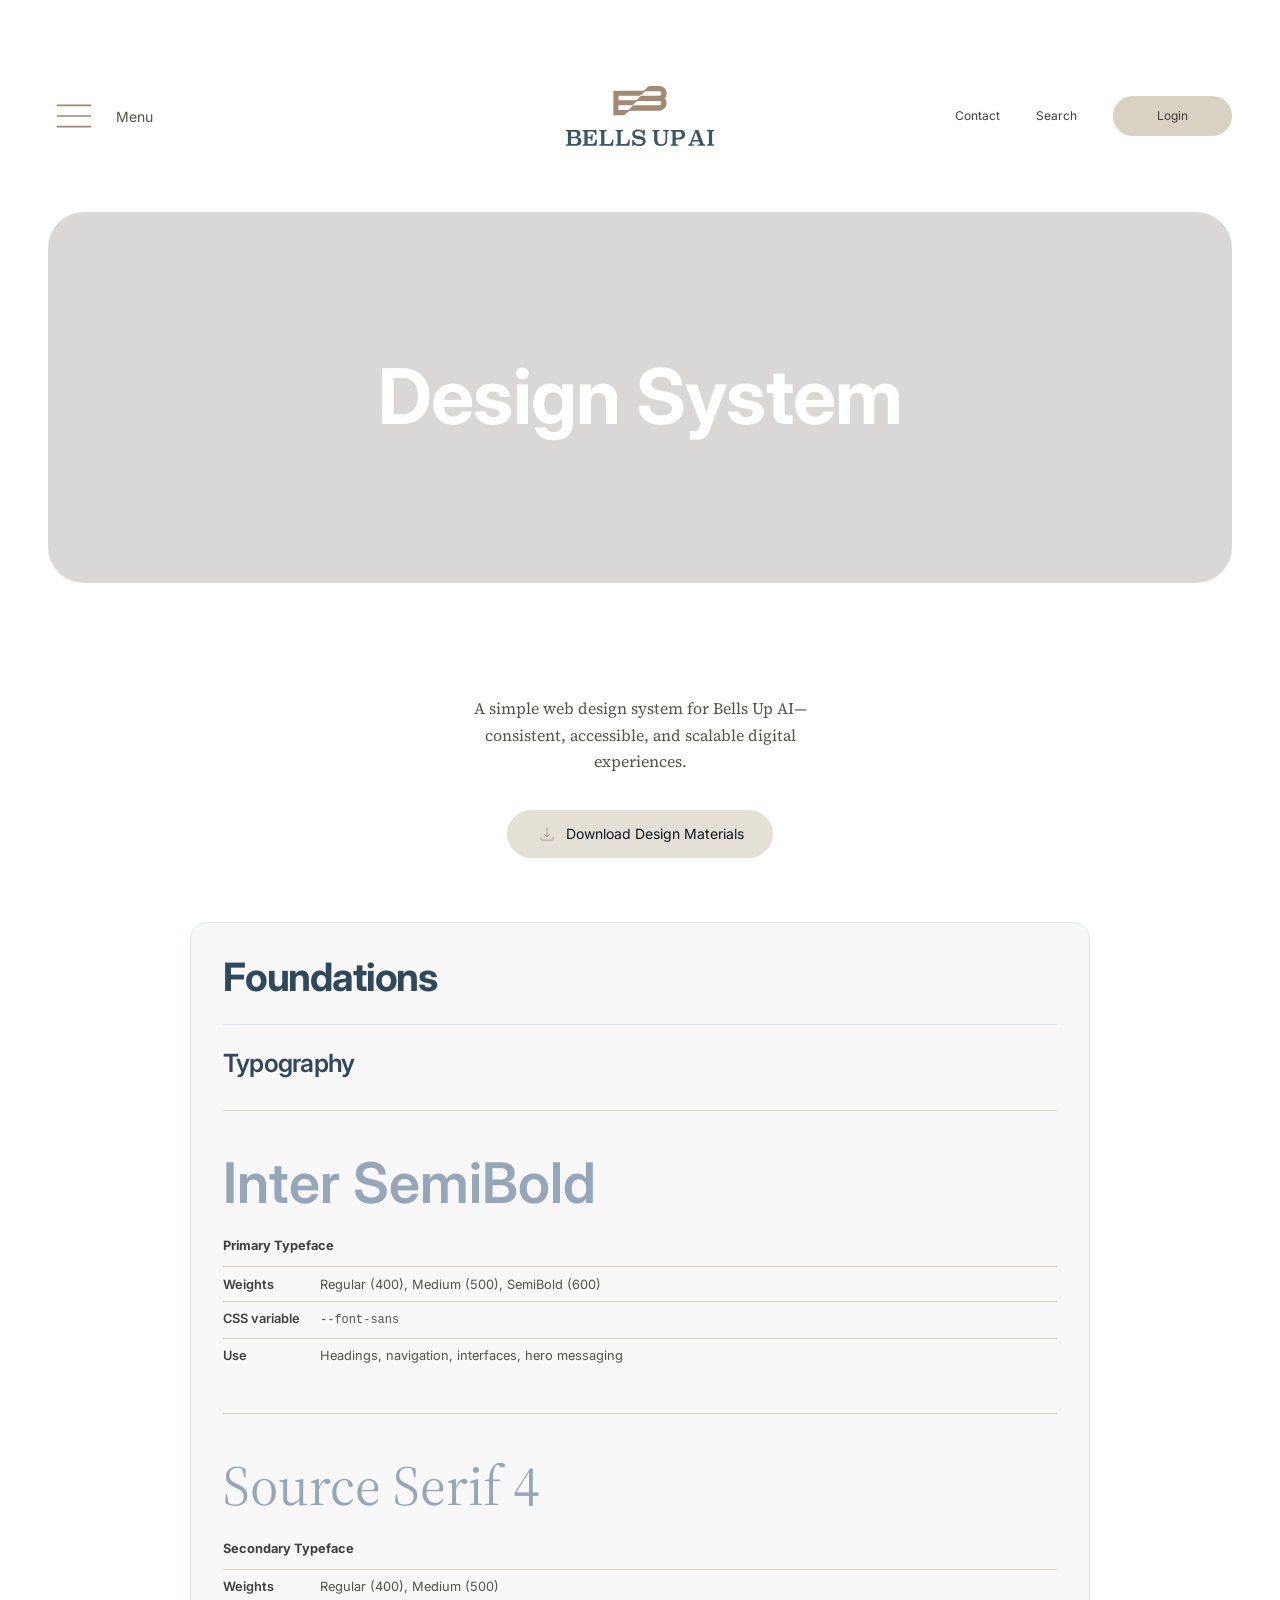
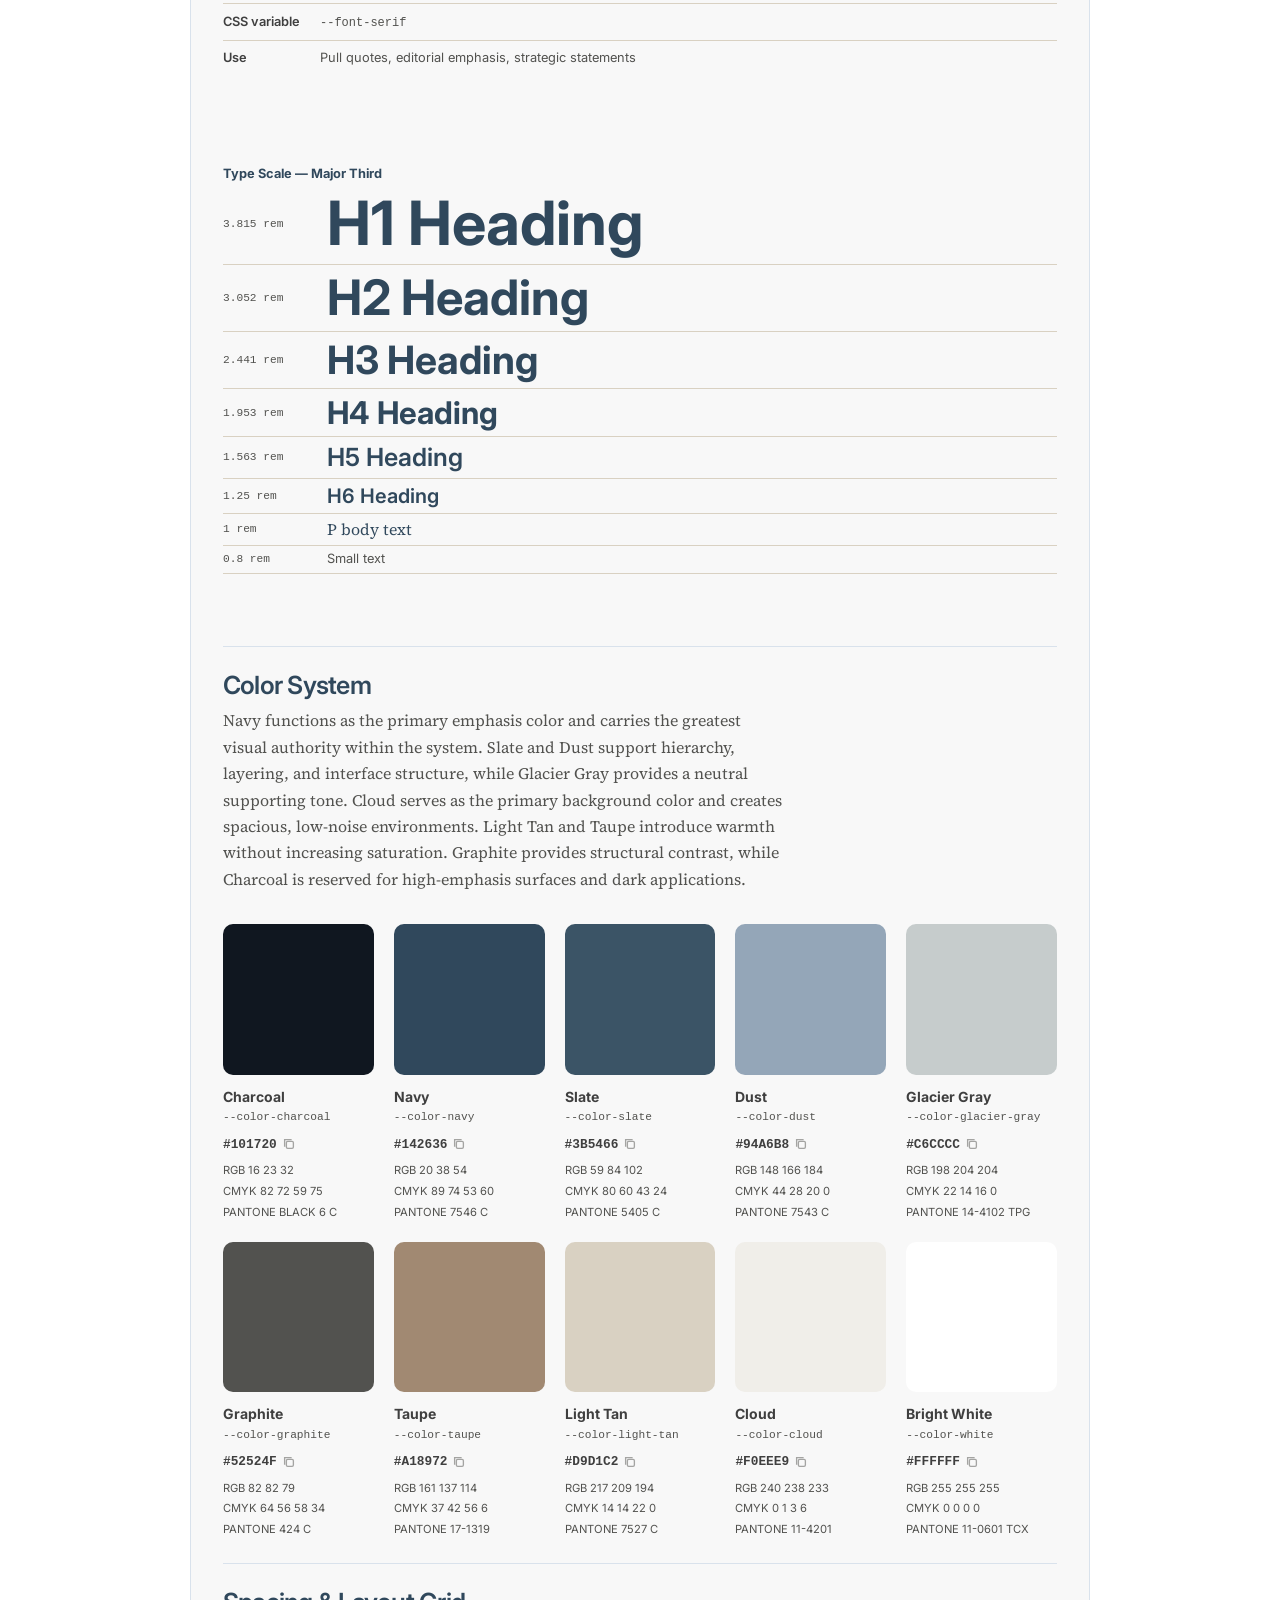
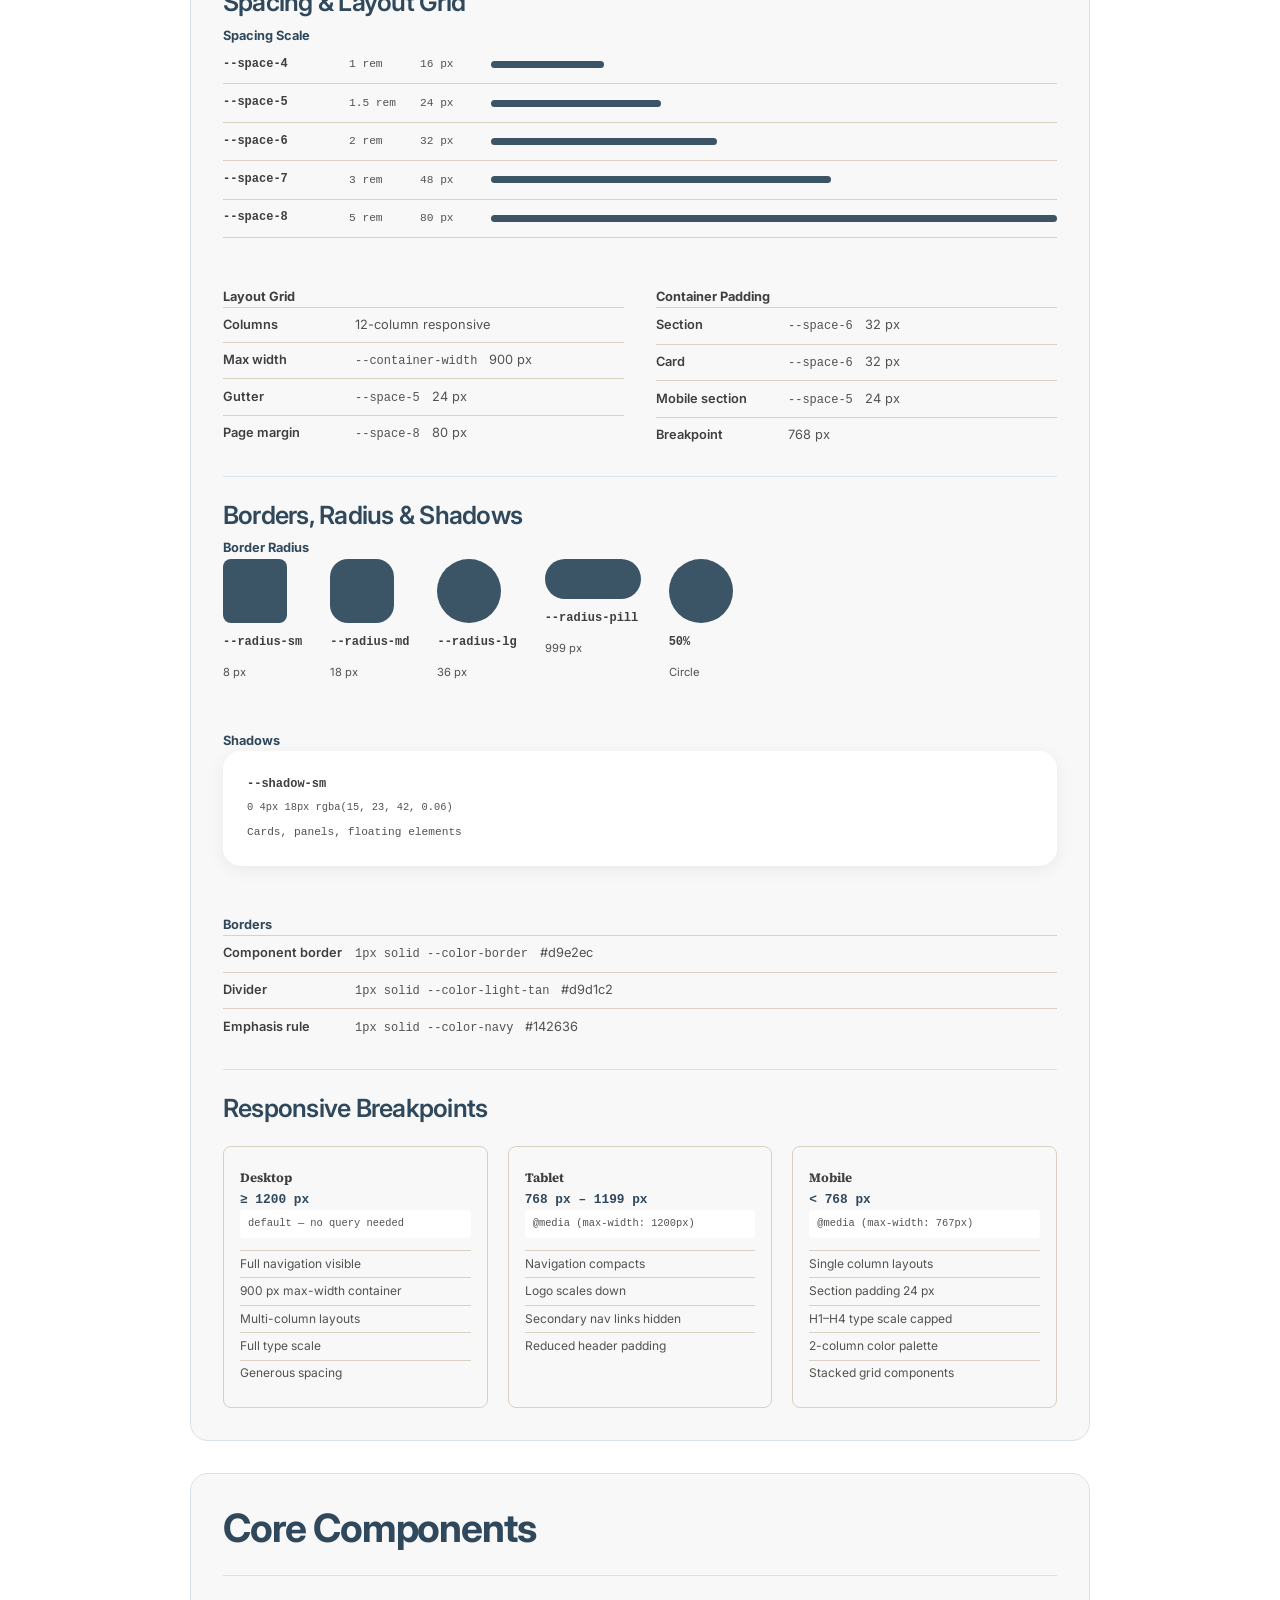
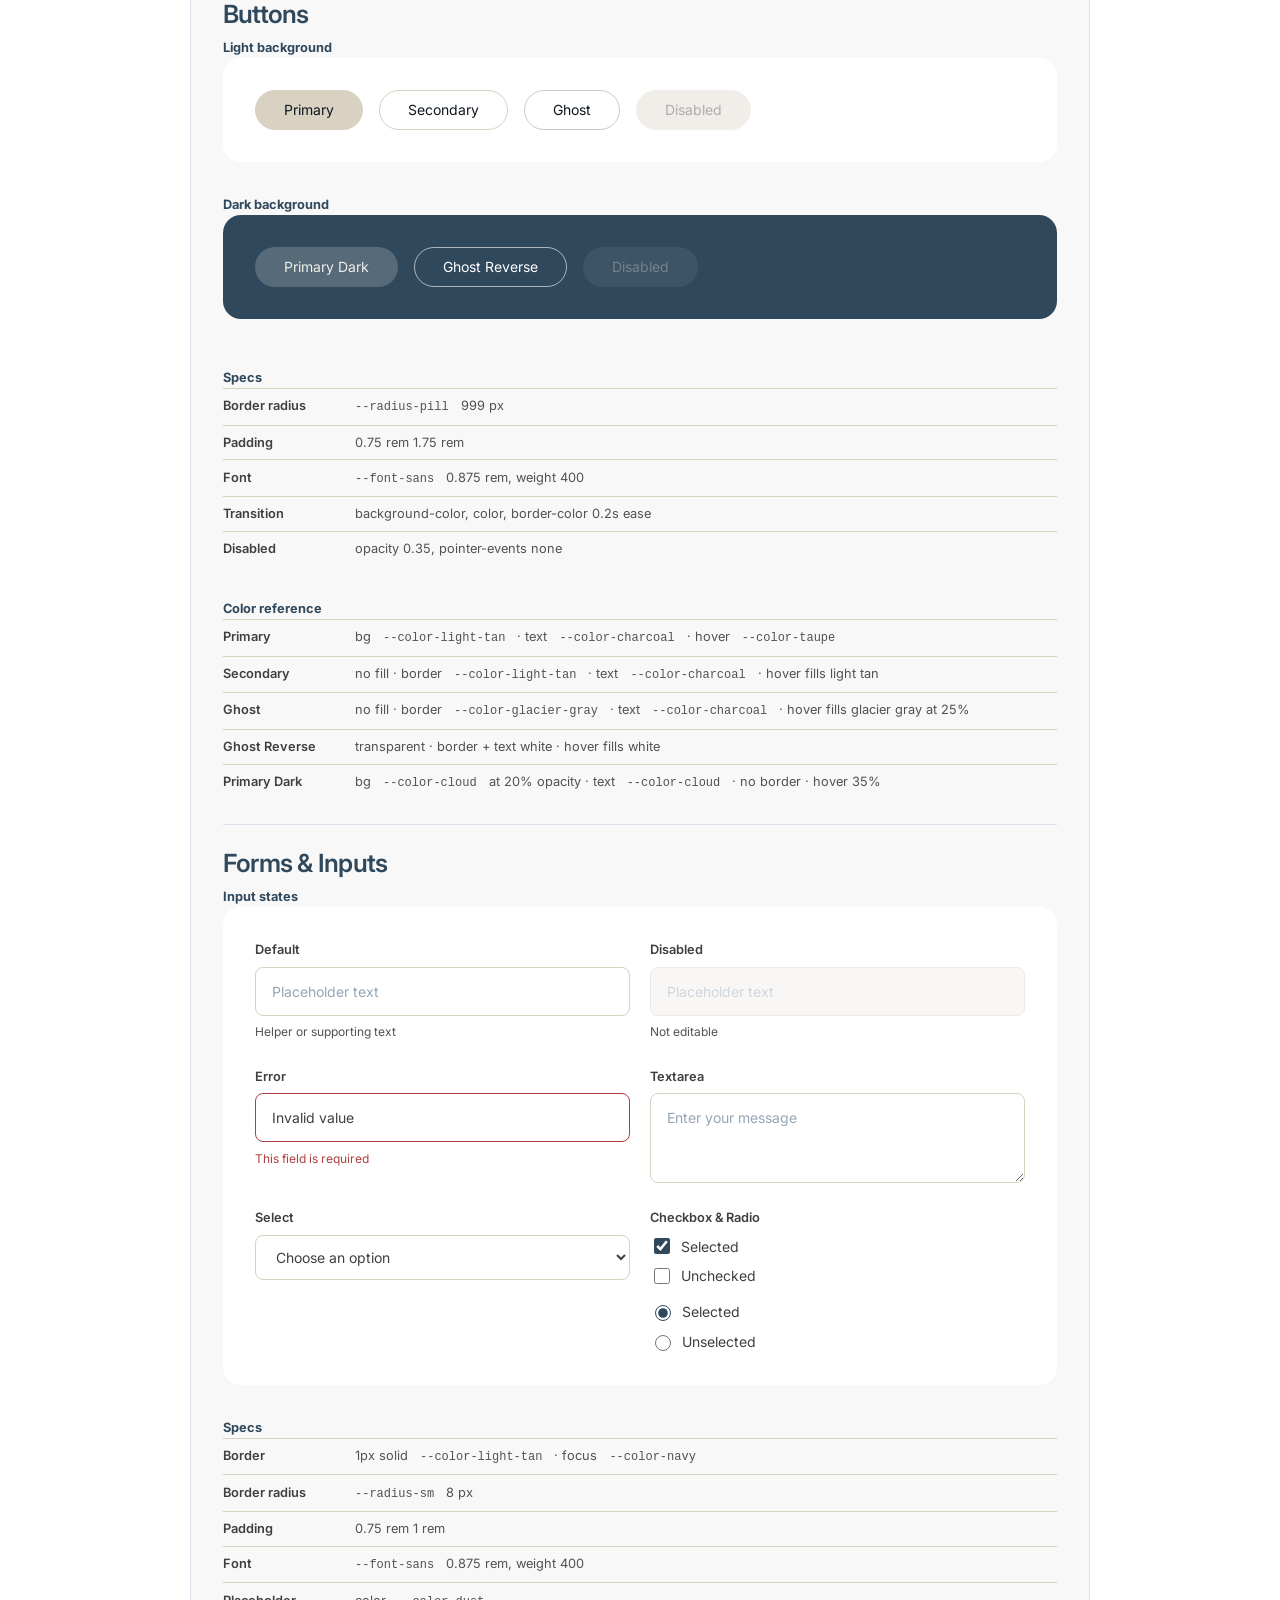
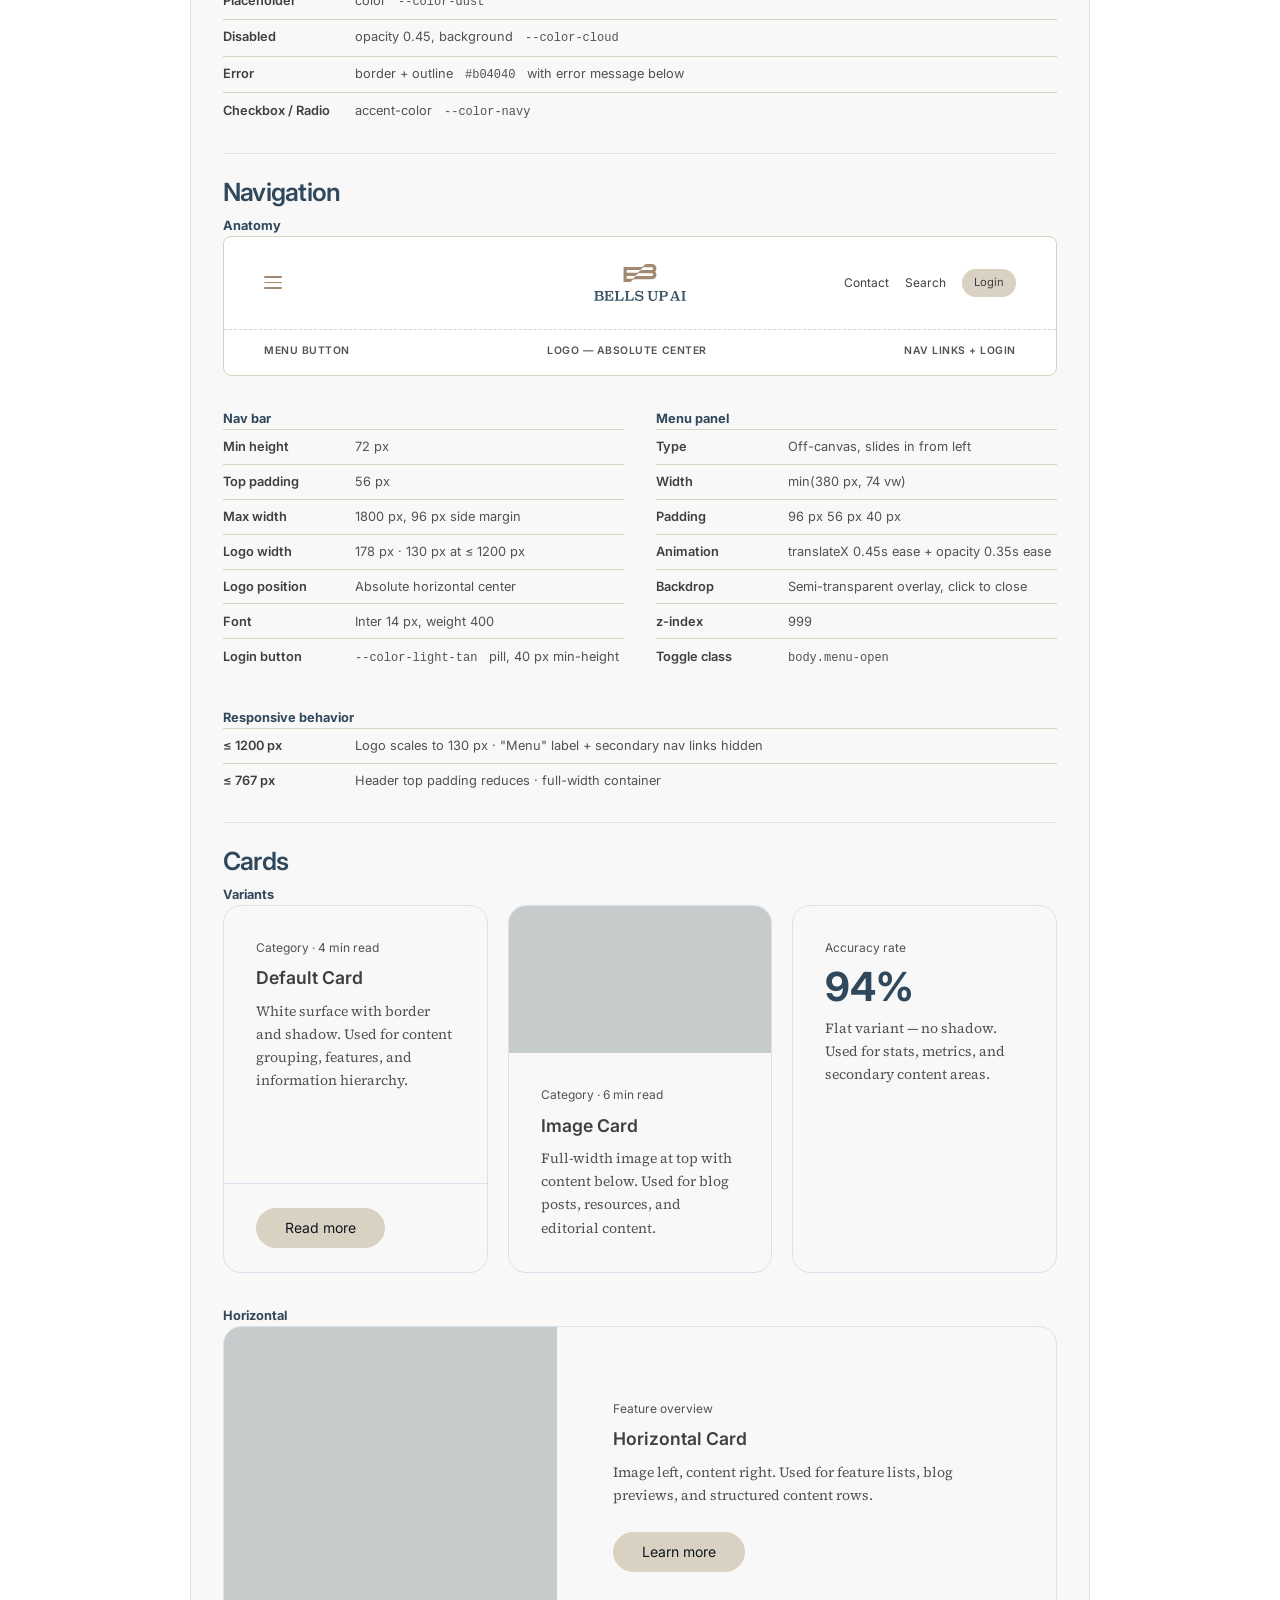
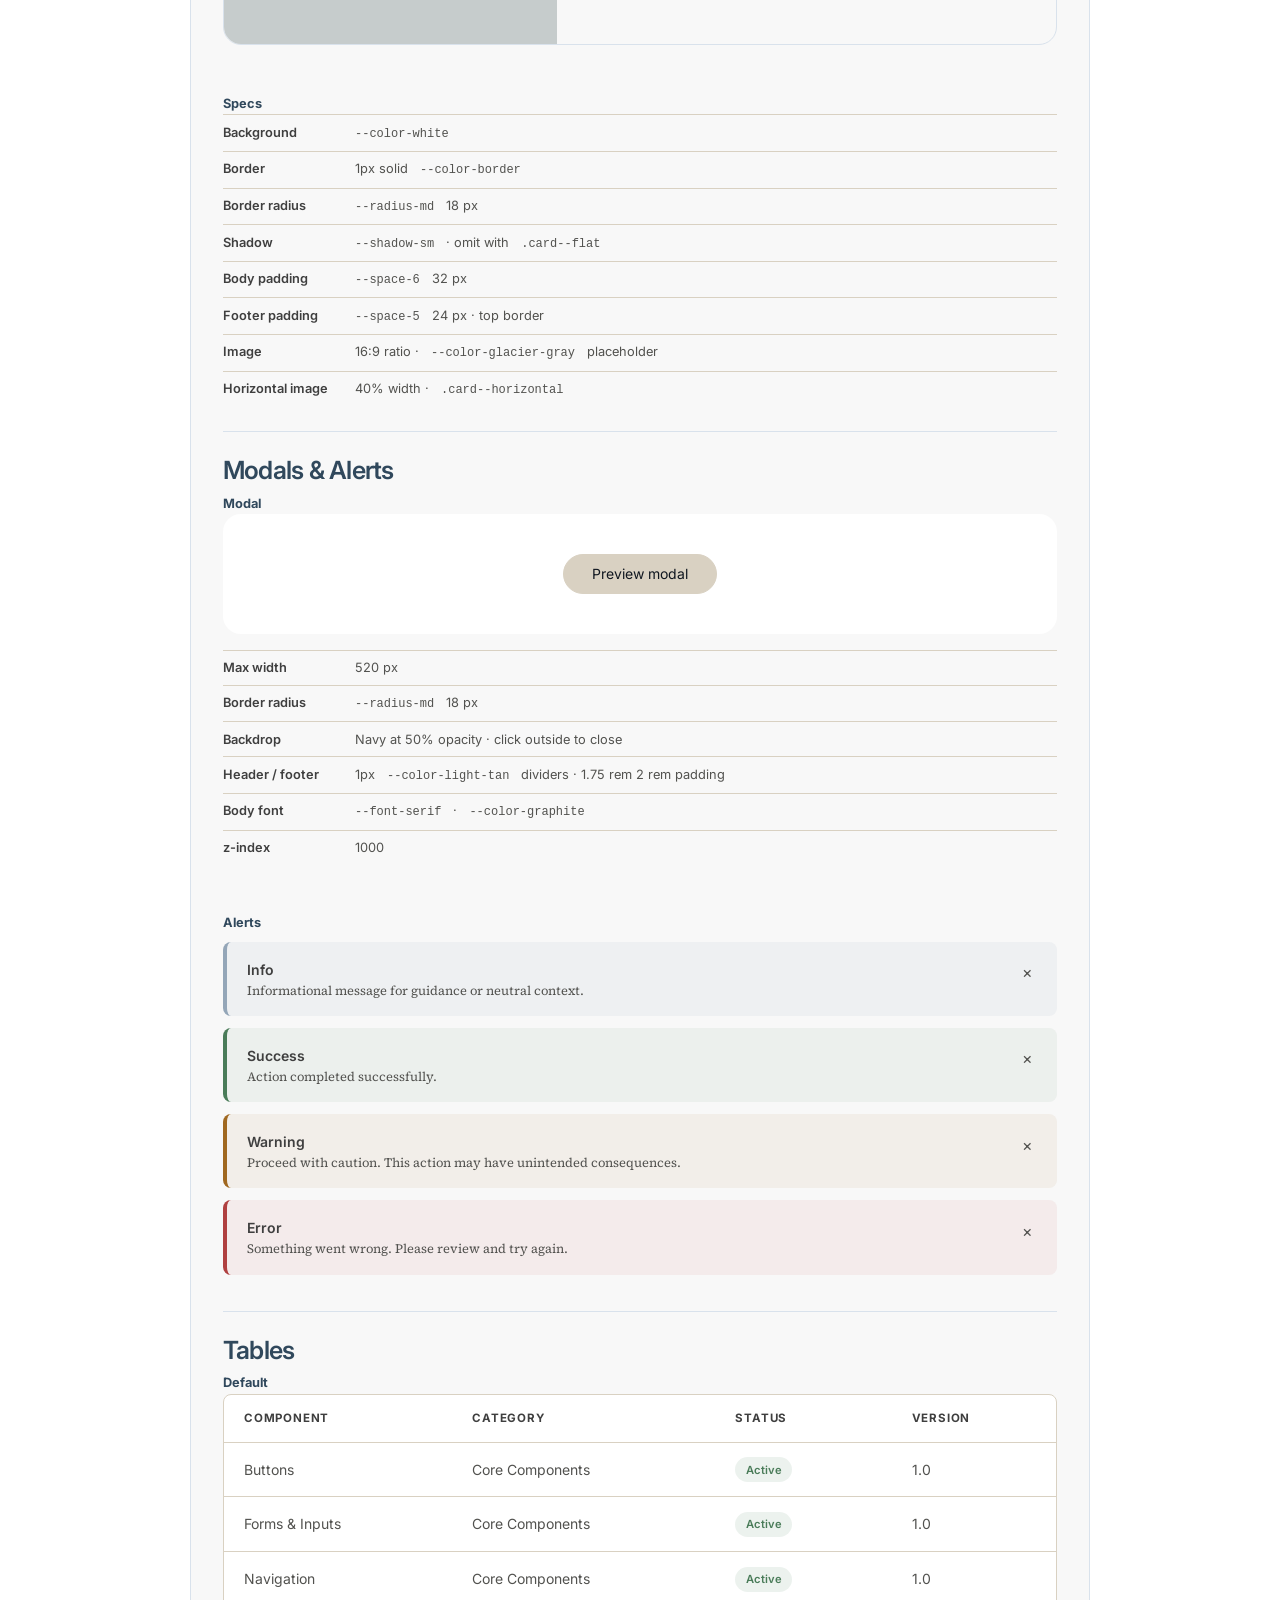
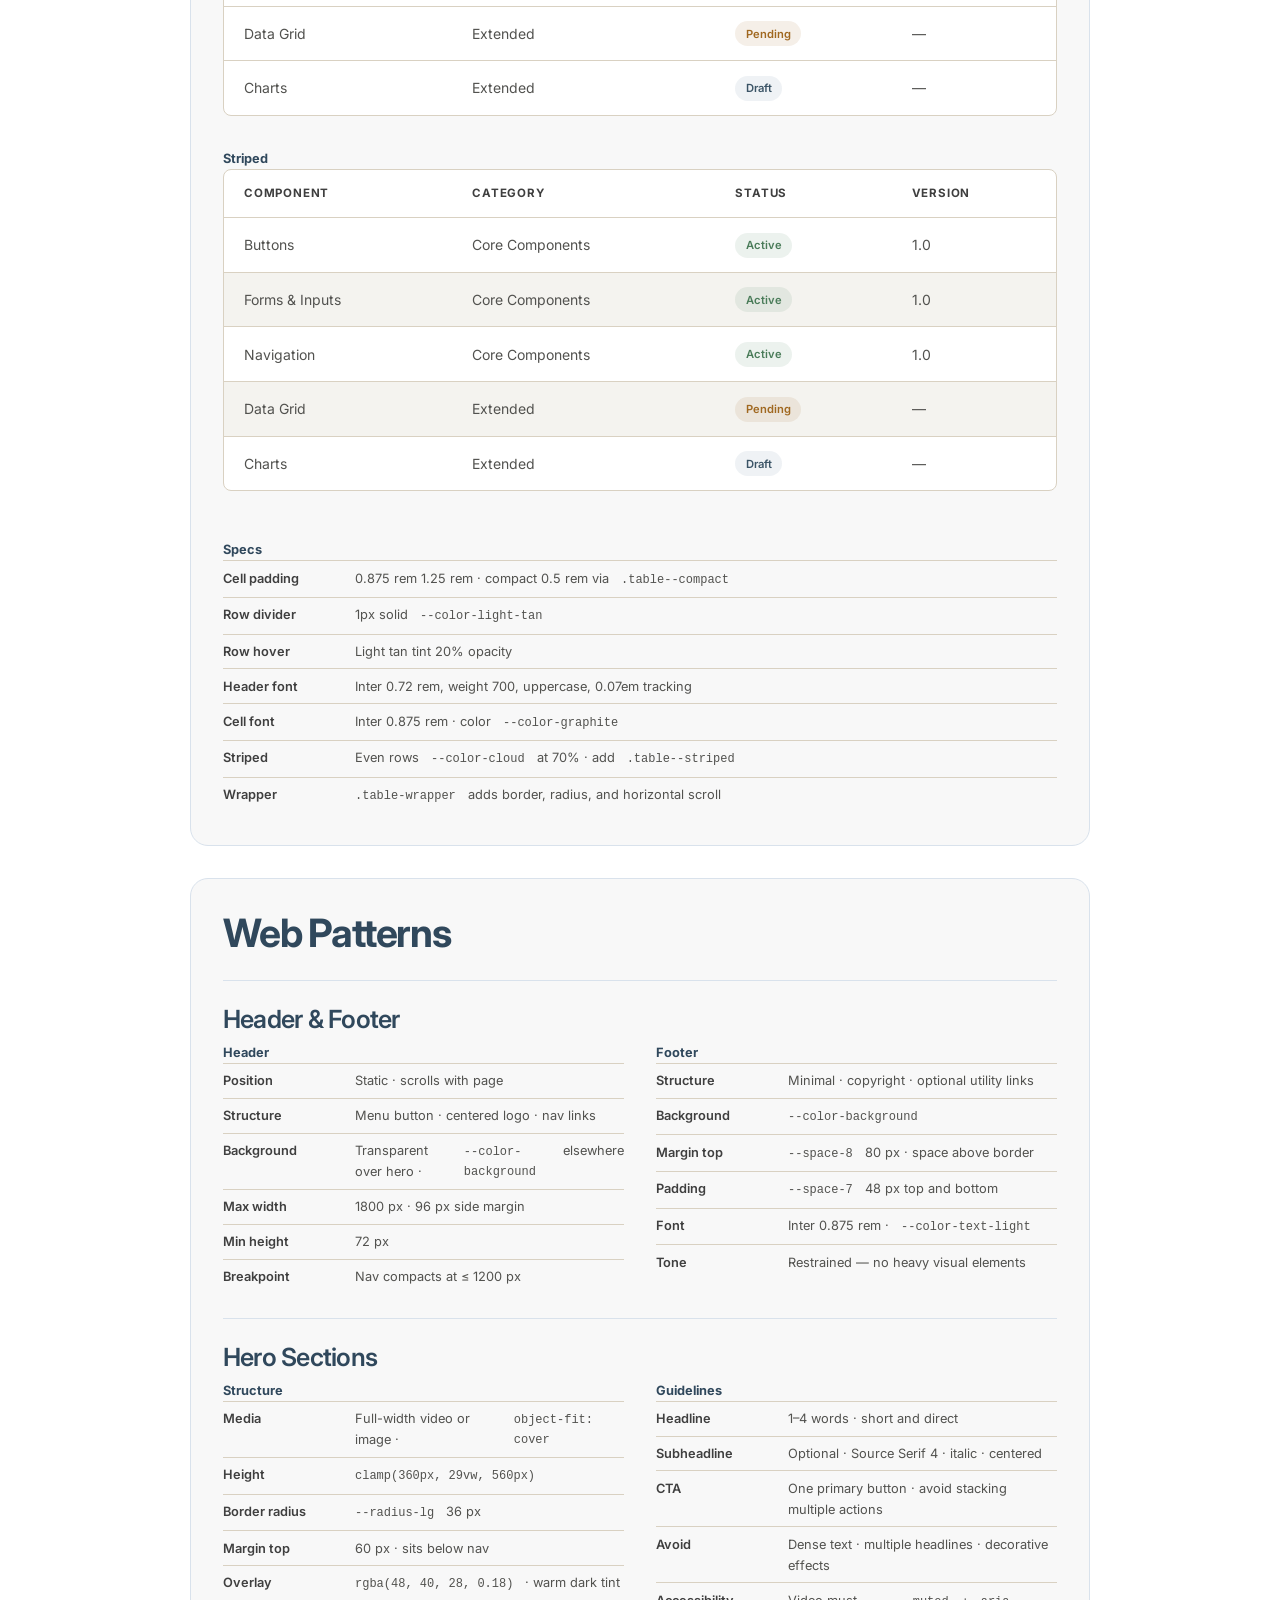
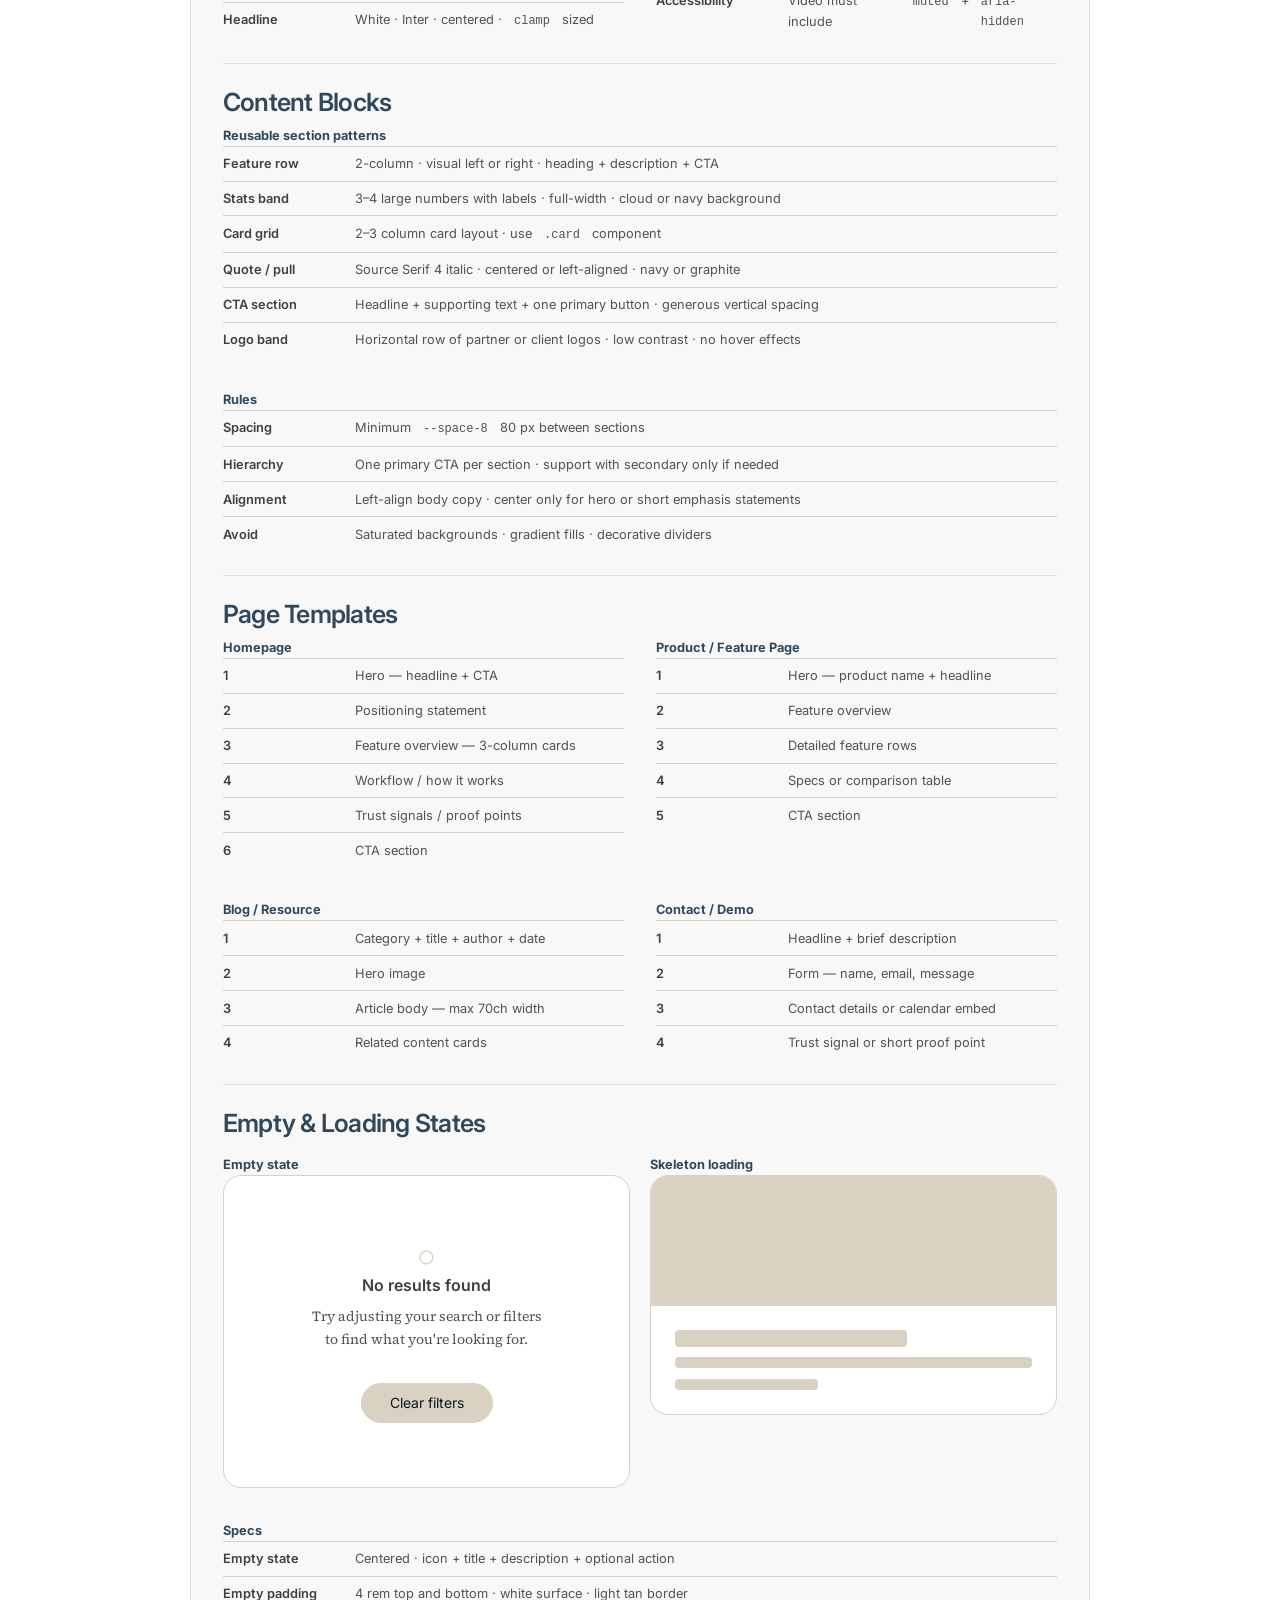
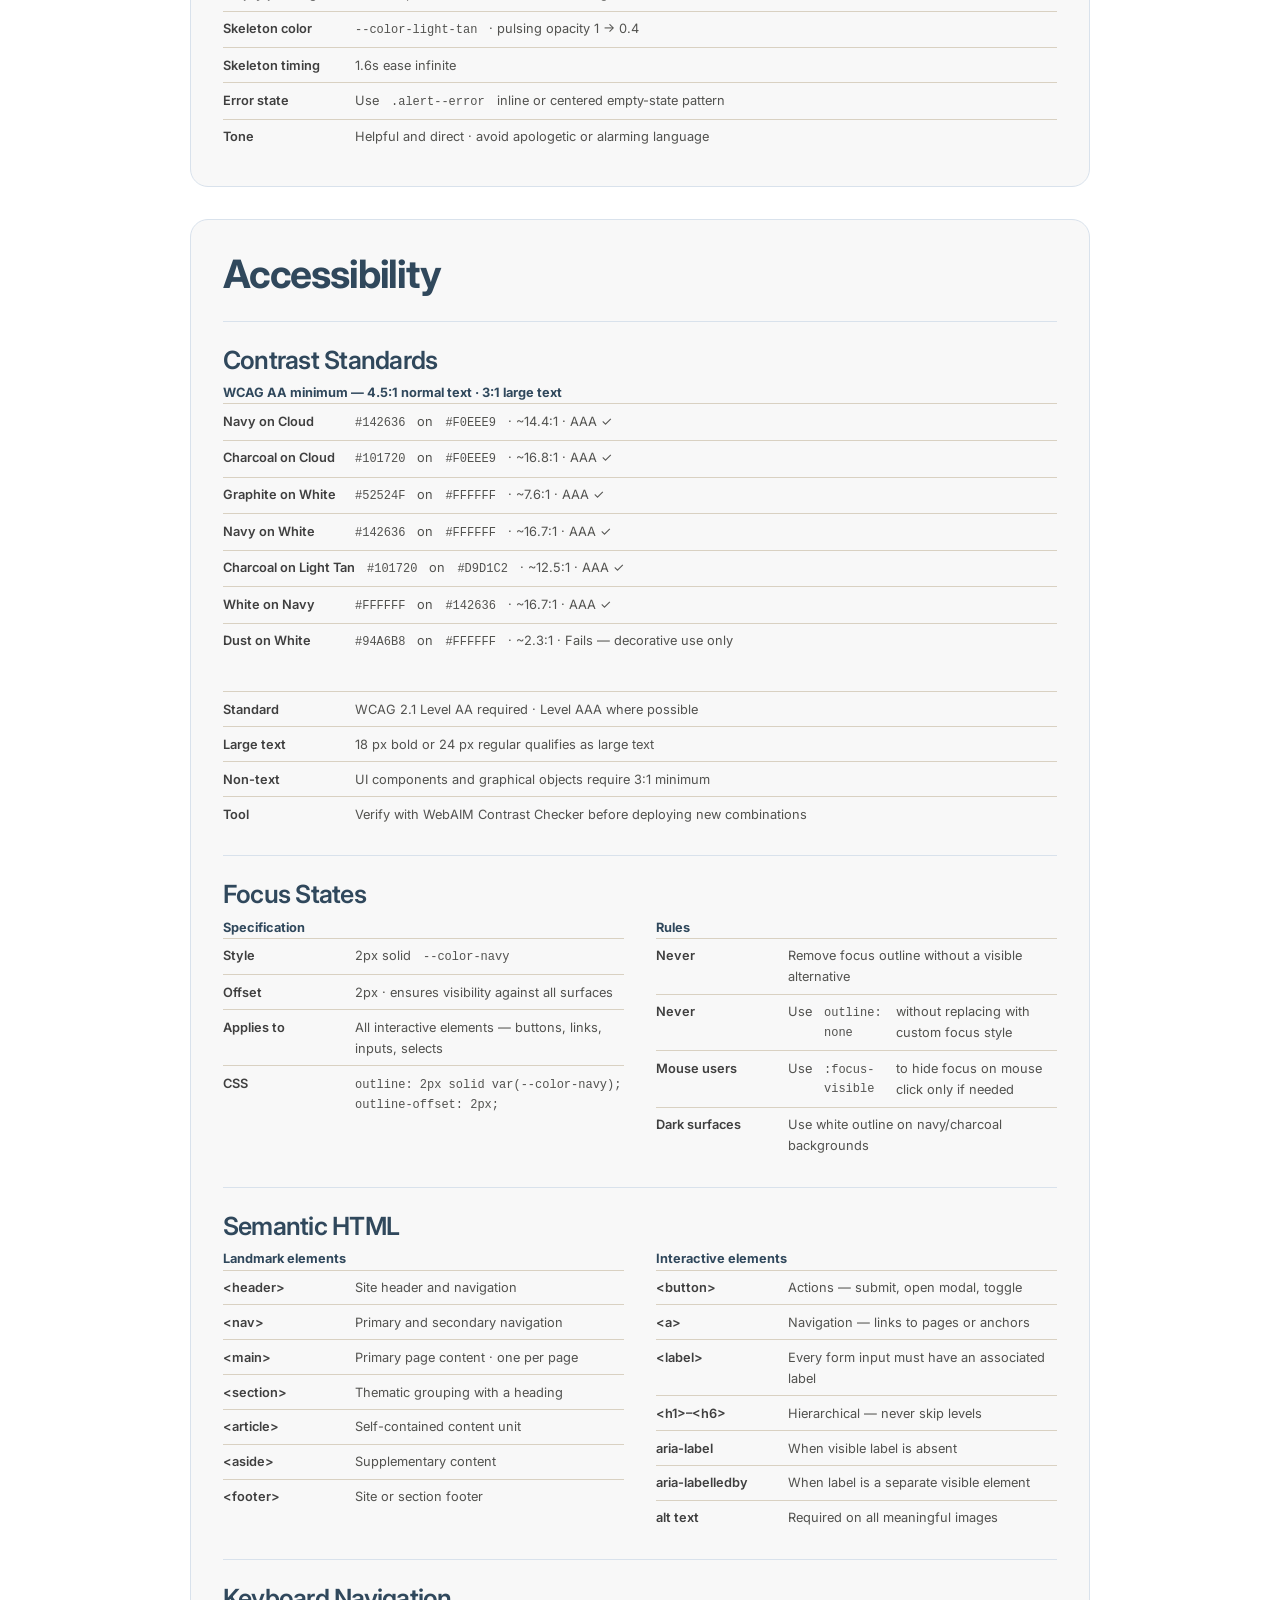
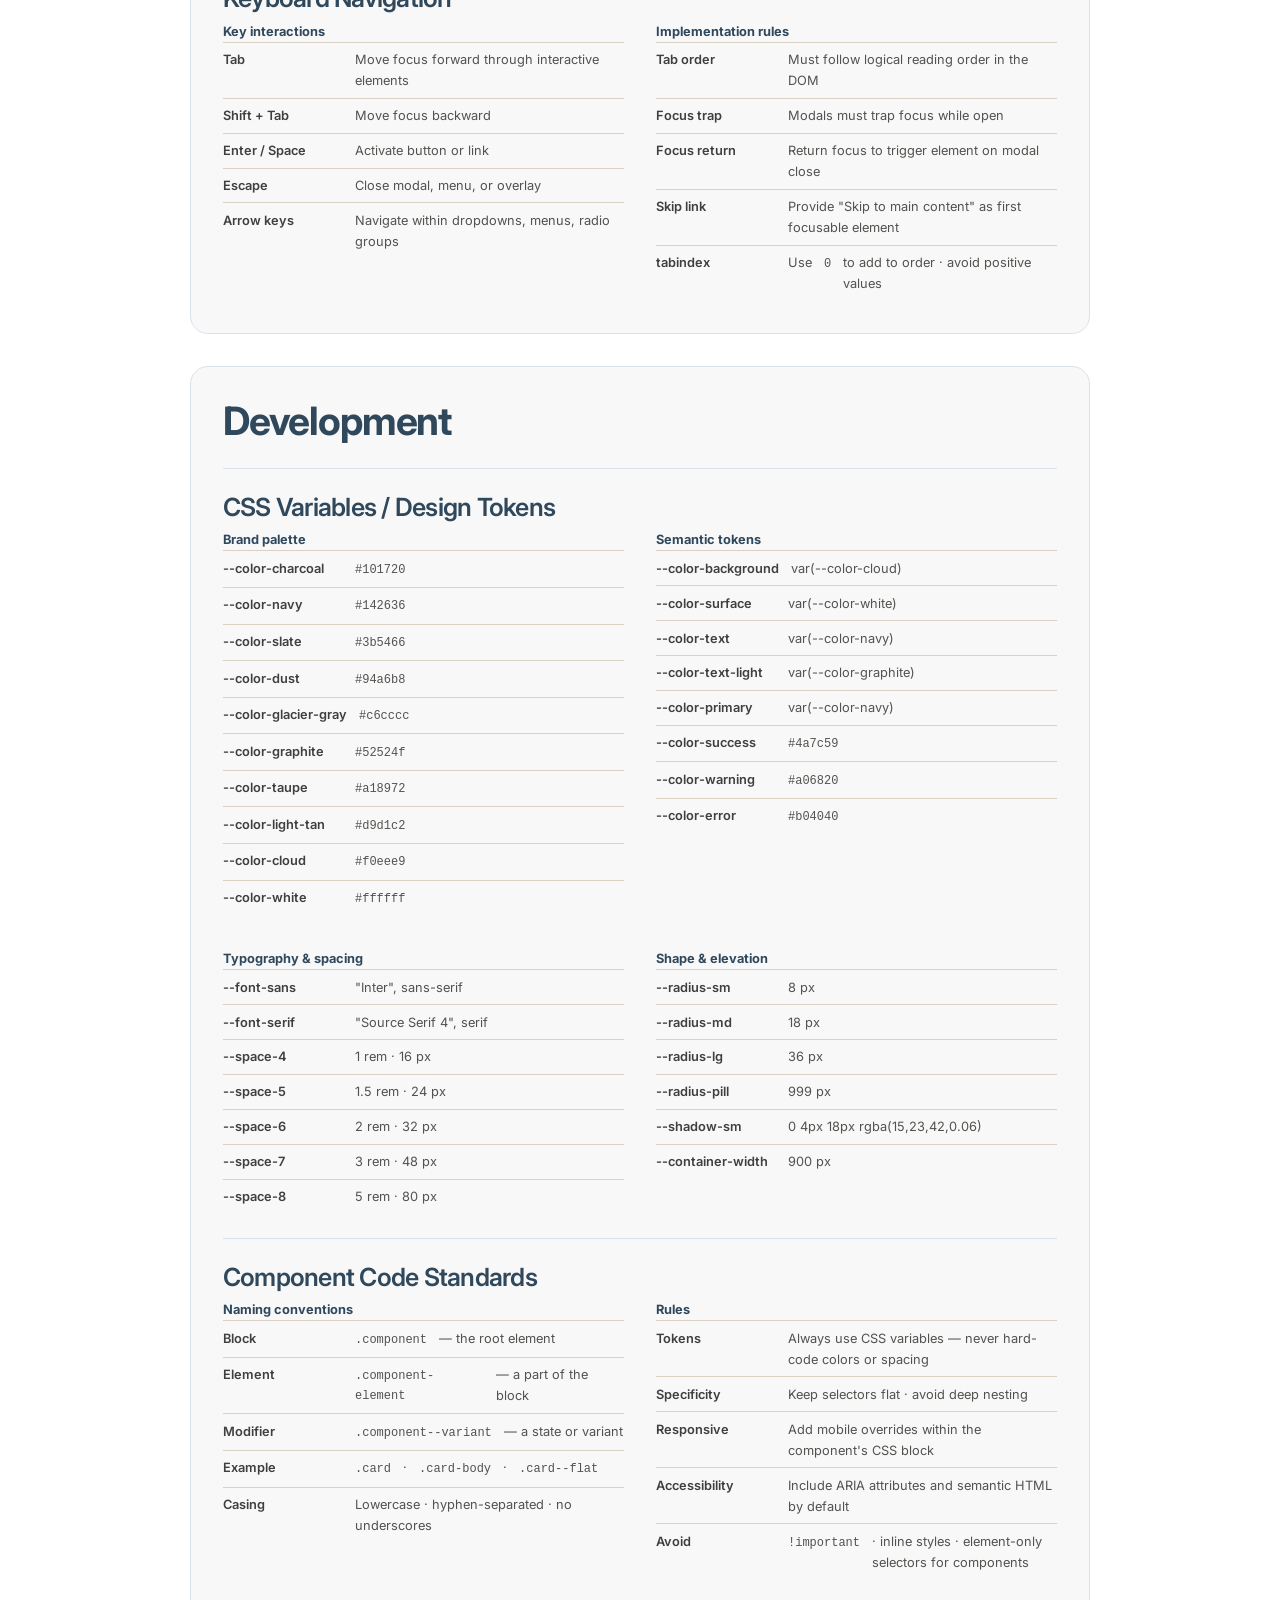
==== commit 5c9989ab: "Replace design system hero video with 286278.mov Co-Authored-By: Claude Sonnet 4.6 <noreply@anthropi" ====
--- a/index.html
+++ b/index.html
@@ -128,7 +128,8 @@
 
   <section class="hero" aria-labelledby="hero-heading">
     <video class="hero-video" autoplay muted loop playsinline>
-      <source src="video/31599-387688486.mp4" type="video/mp4" />
+      <source src="video/286278.mov" type="video/quicktime" />
+      <source src="video/286278.mov" type="video/mp4" />
     </video>
 
     <div class="hero-overlay"></div>
@@ -150,8 +151,9 @@
           accessible, and scalable digital experiences.
         </p>
         <a
-          href="files/BellsUpDesignMaterials.zip"
-          download
+          href="https://drive.google.com/uc?export=download&id=1K96Cn7daTdyhFOaWnnHYUoXAwKswnoMe"
+          target="_blank"
+          rel="noopener"
           class="btn btn-primary btn-sm"
           style="margin-top: 1.25rem; margin-bottom: 2rem; display: inline-flex; background: #e5e0d6; border-color: #e5e0d6;"
         >
--- a/css/design-system.css
+++ b/css/design-system.css
@@ -54,7 +54,7 @@
   --color-error: #b04040;
 
   /* ---- Semantic Tokens ---- */
-  --color-background: var(--color-cloud);
+  --color-background: #ffffff;
   --color-surface: var(--color-white);
   --color-text: var(--color-navy);
   --color-text-light: var(--color-graphite);
@@ -556,10 +556,9 @@
 
 .design-system-section > .container {
   display: block;
-  background: var(--color-surface);
+  background: #f8f8f8;
   border: 1px solid var(--color-border);
   border-radius: var(--radius-md);
-  box-shadow: var(--shadow-sm);
   padding: var(--space-6);
 }
 
@@ -743,10 +742,9 @@
 /* ---- Cards ---- */
 
 .card {
-  background: var(--color-white);
+  background: #f8f8f8;
   border: 1px solid var(--color-border);
   border-radius: var(--radius-md);
-  box-shadow: var(--shadow-sm);
   overflow: hidden;
   display: flex;
   flex-direction: column;
@@ -1028,7 +1026,12 @@
     grid-template-columns: 1fr;
   }
 
-  .nav-anatomy-legend span:nth-child(2) {
+  .nav-anatomy-legend span:nth-child(2),
+  .nav-anatomy-legend span:nth-child(3) {
+    display: none;
+  }
+
+  .mock-nav-links {
     display: none;
   }
 }
@@ -1320,6 +1323,7 @@
 
 .table-wrapper table {
   margin: 0;
+  min-width: 480px;
 }
 
 .table-wrapper tr:last-child td {
@@ -1766,6 +1770,15 @@
   .layout-grid-specs {
     grid-template-columns: 1fr;
     gap: 1.5rem;
+  }
+
+  .grid-spec-list li {
+    flex-direction: column;
+    gap: 0.15rem;
+  }
+
+  .grid-spec-list .meta-label {
+    min-width: unset;
   }
 }
 
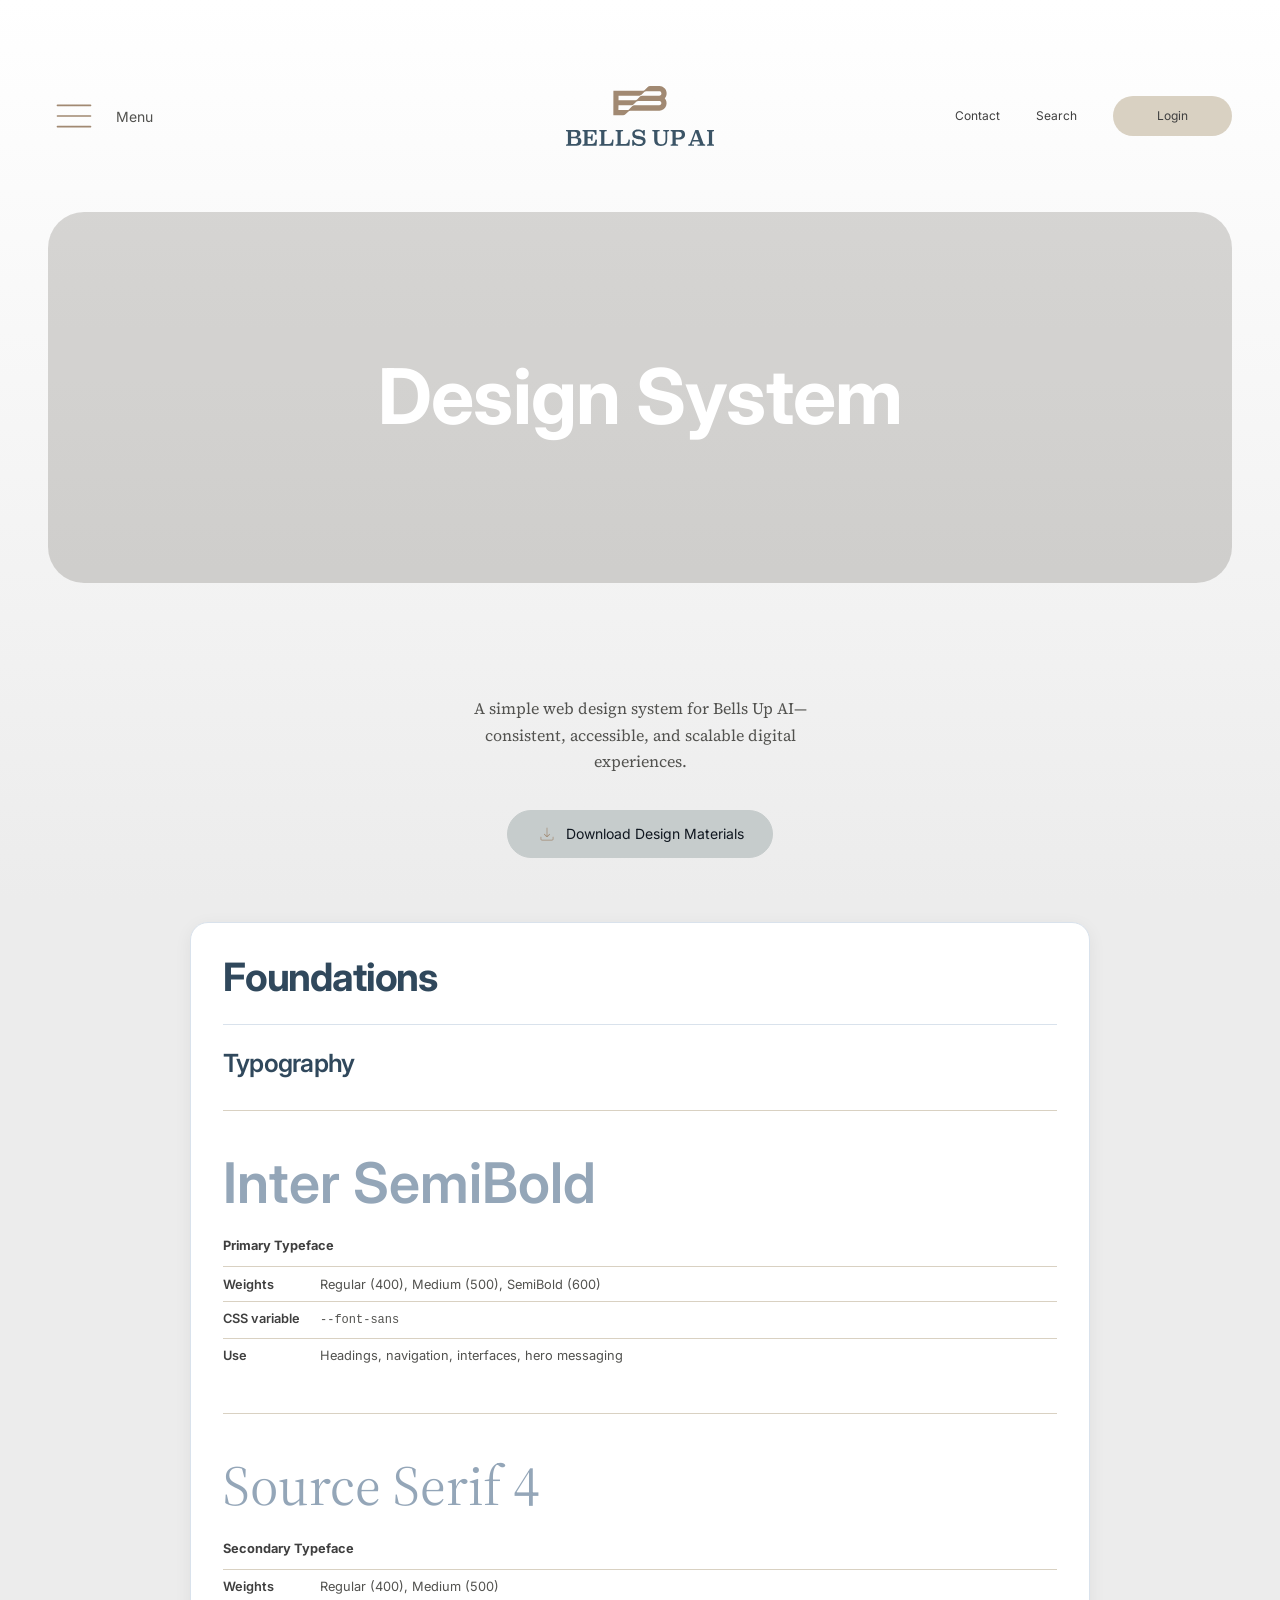
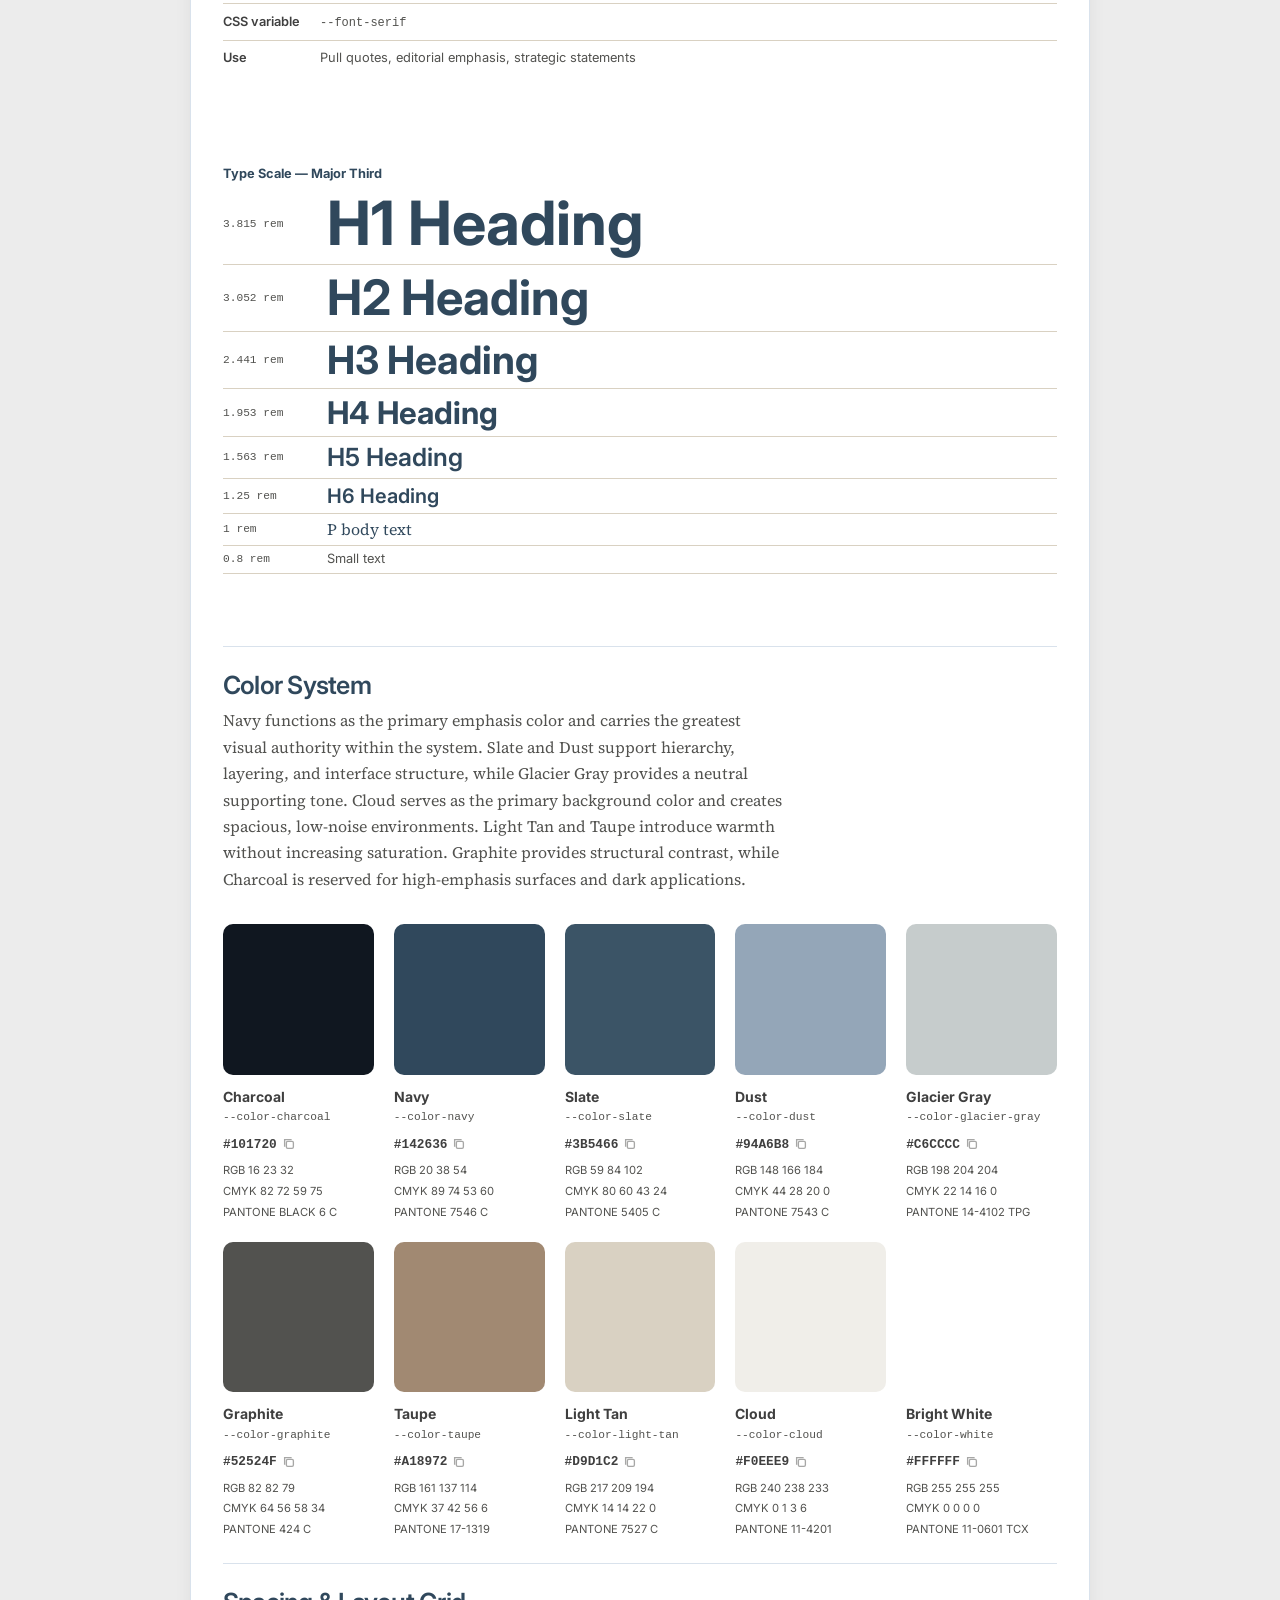
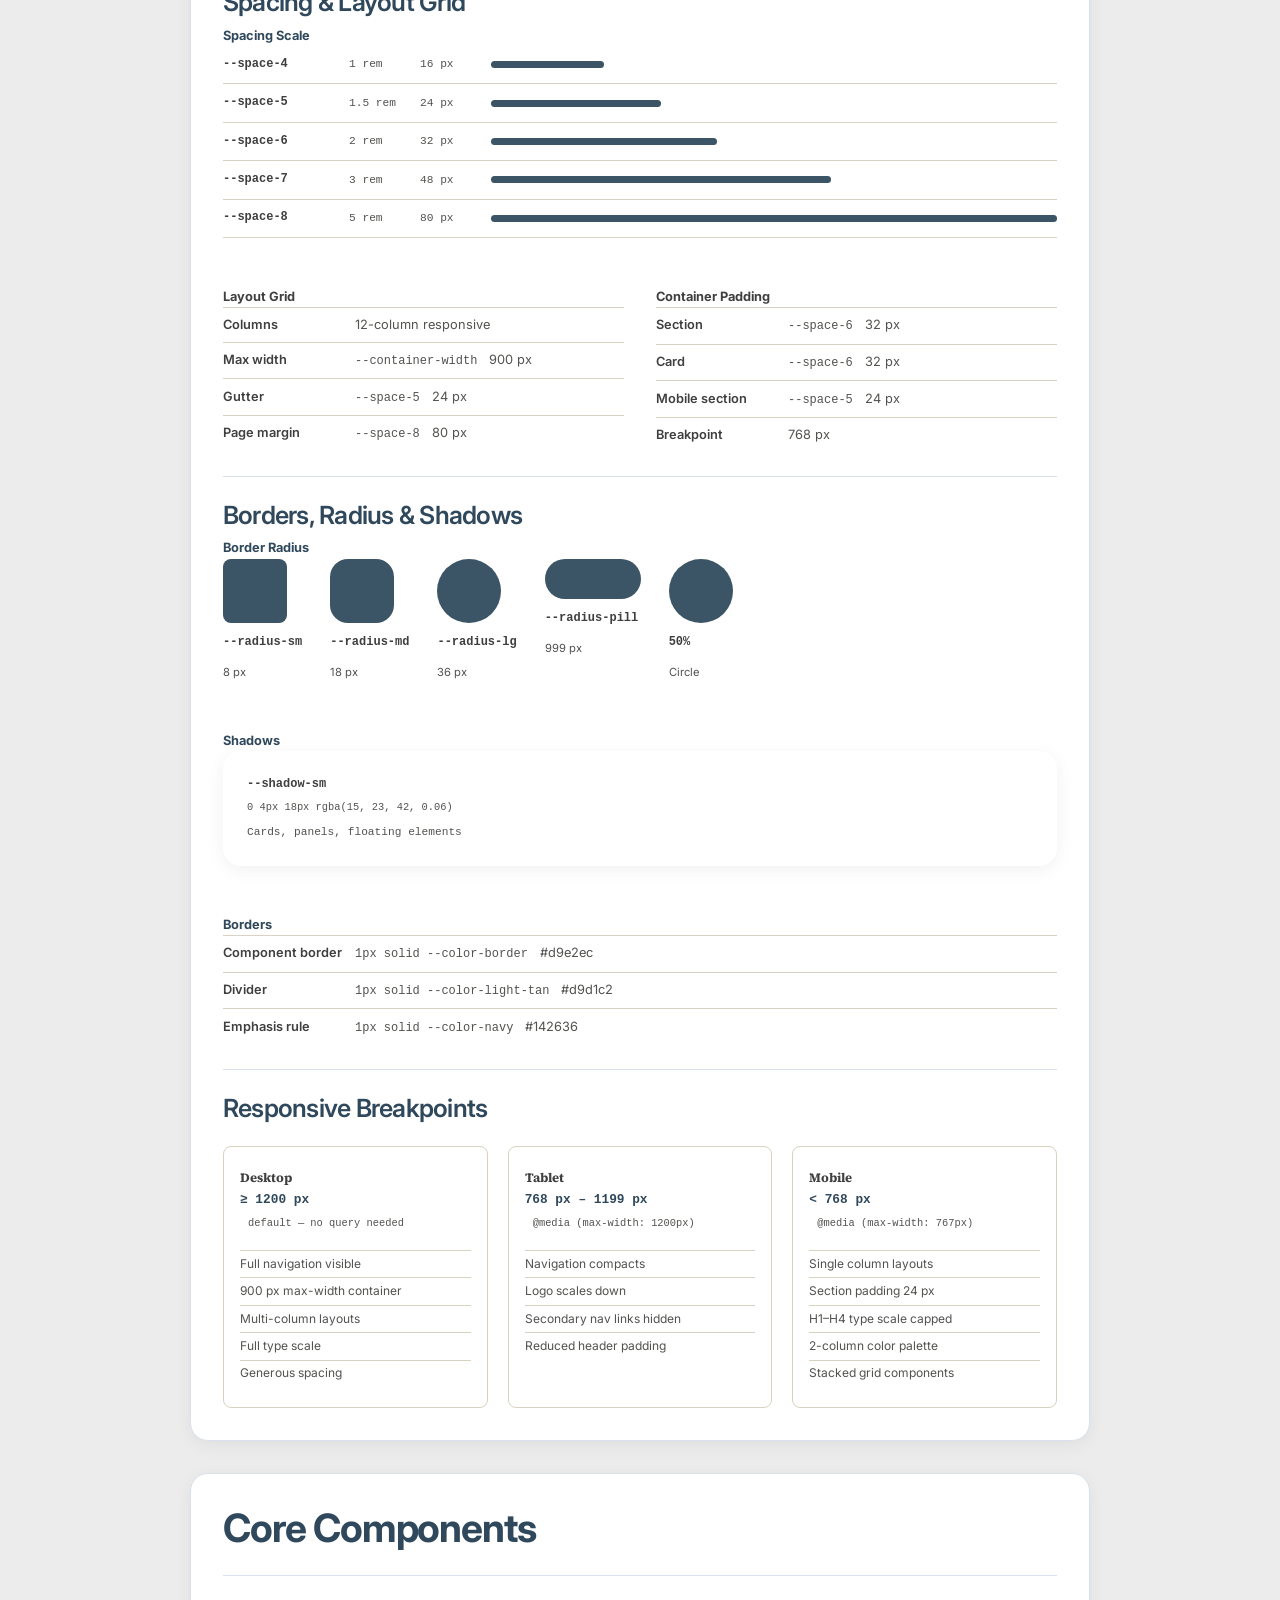
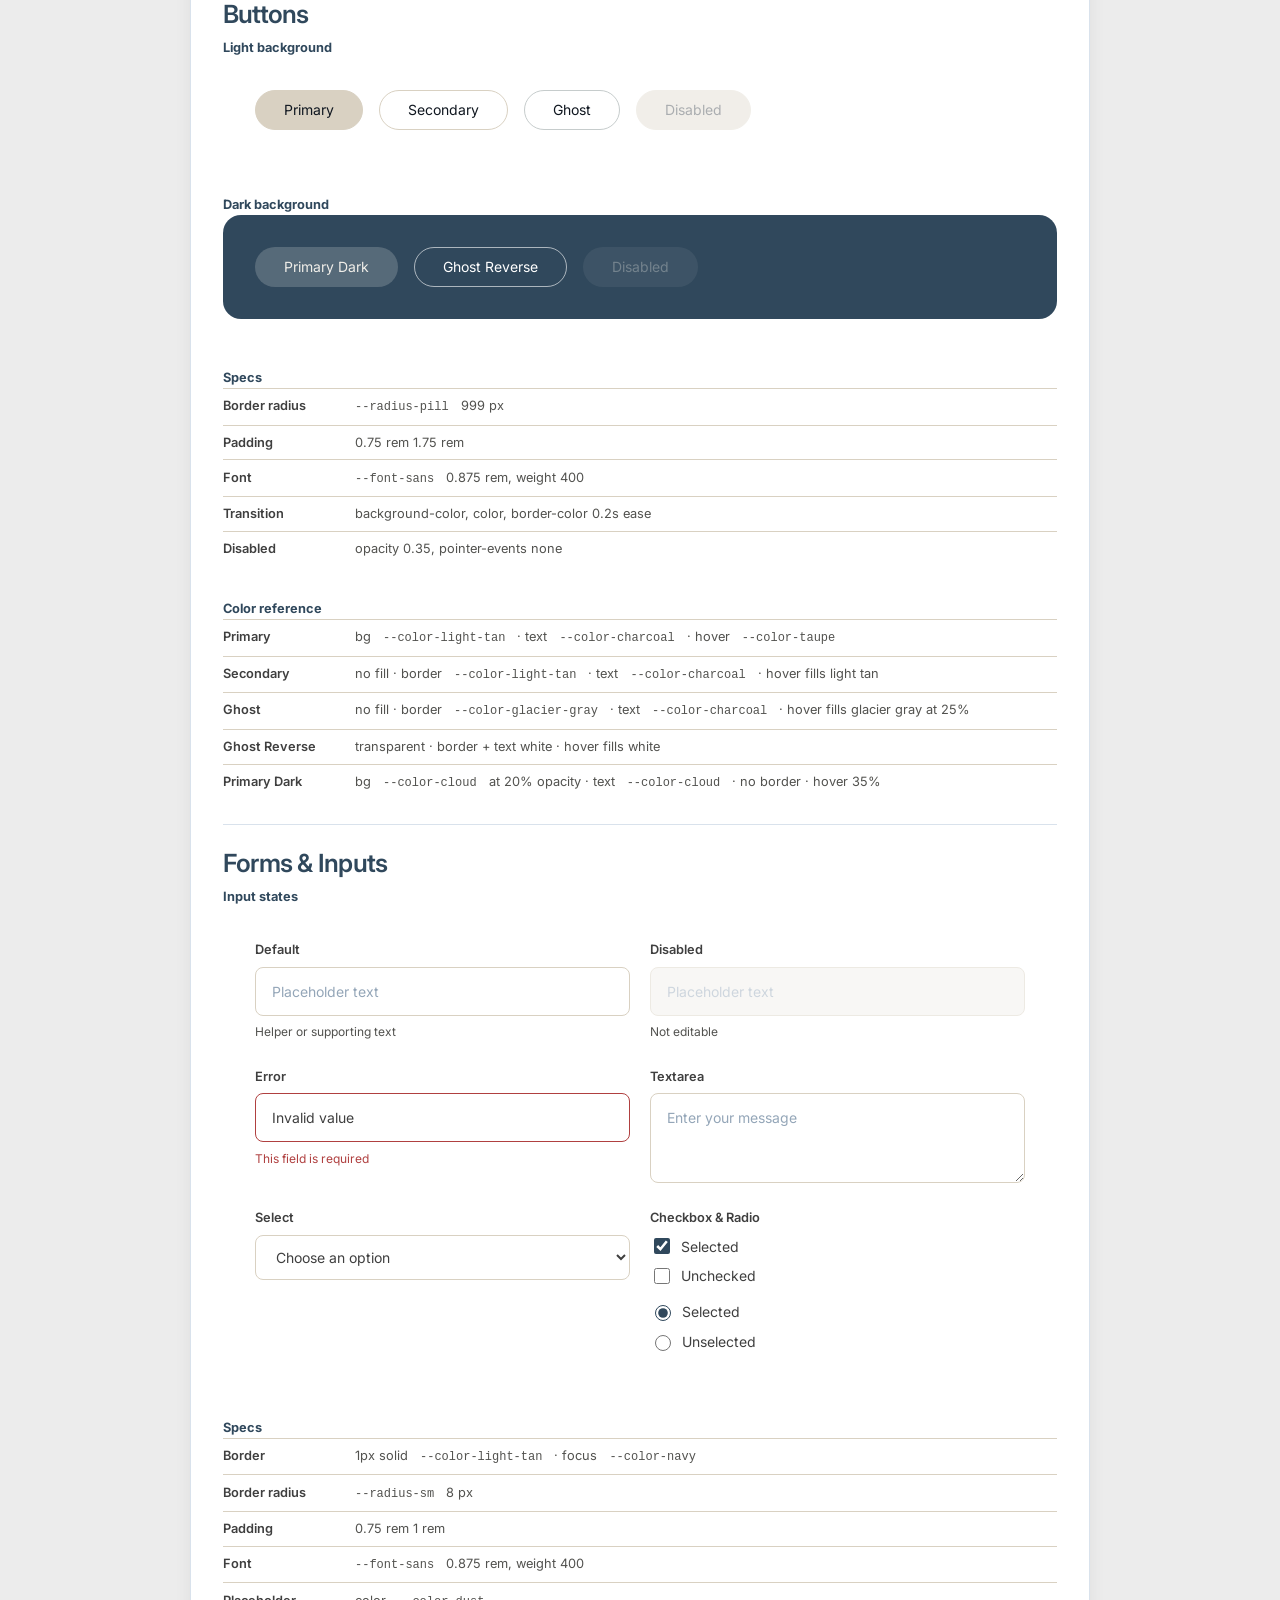
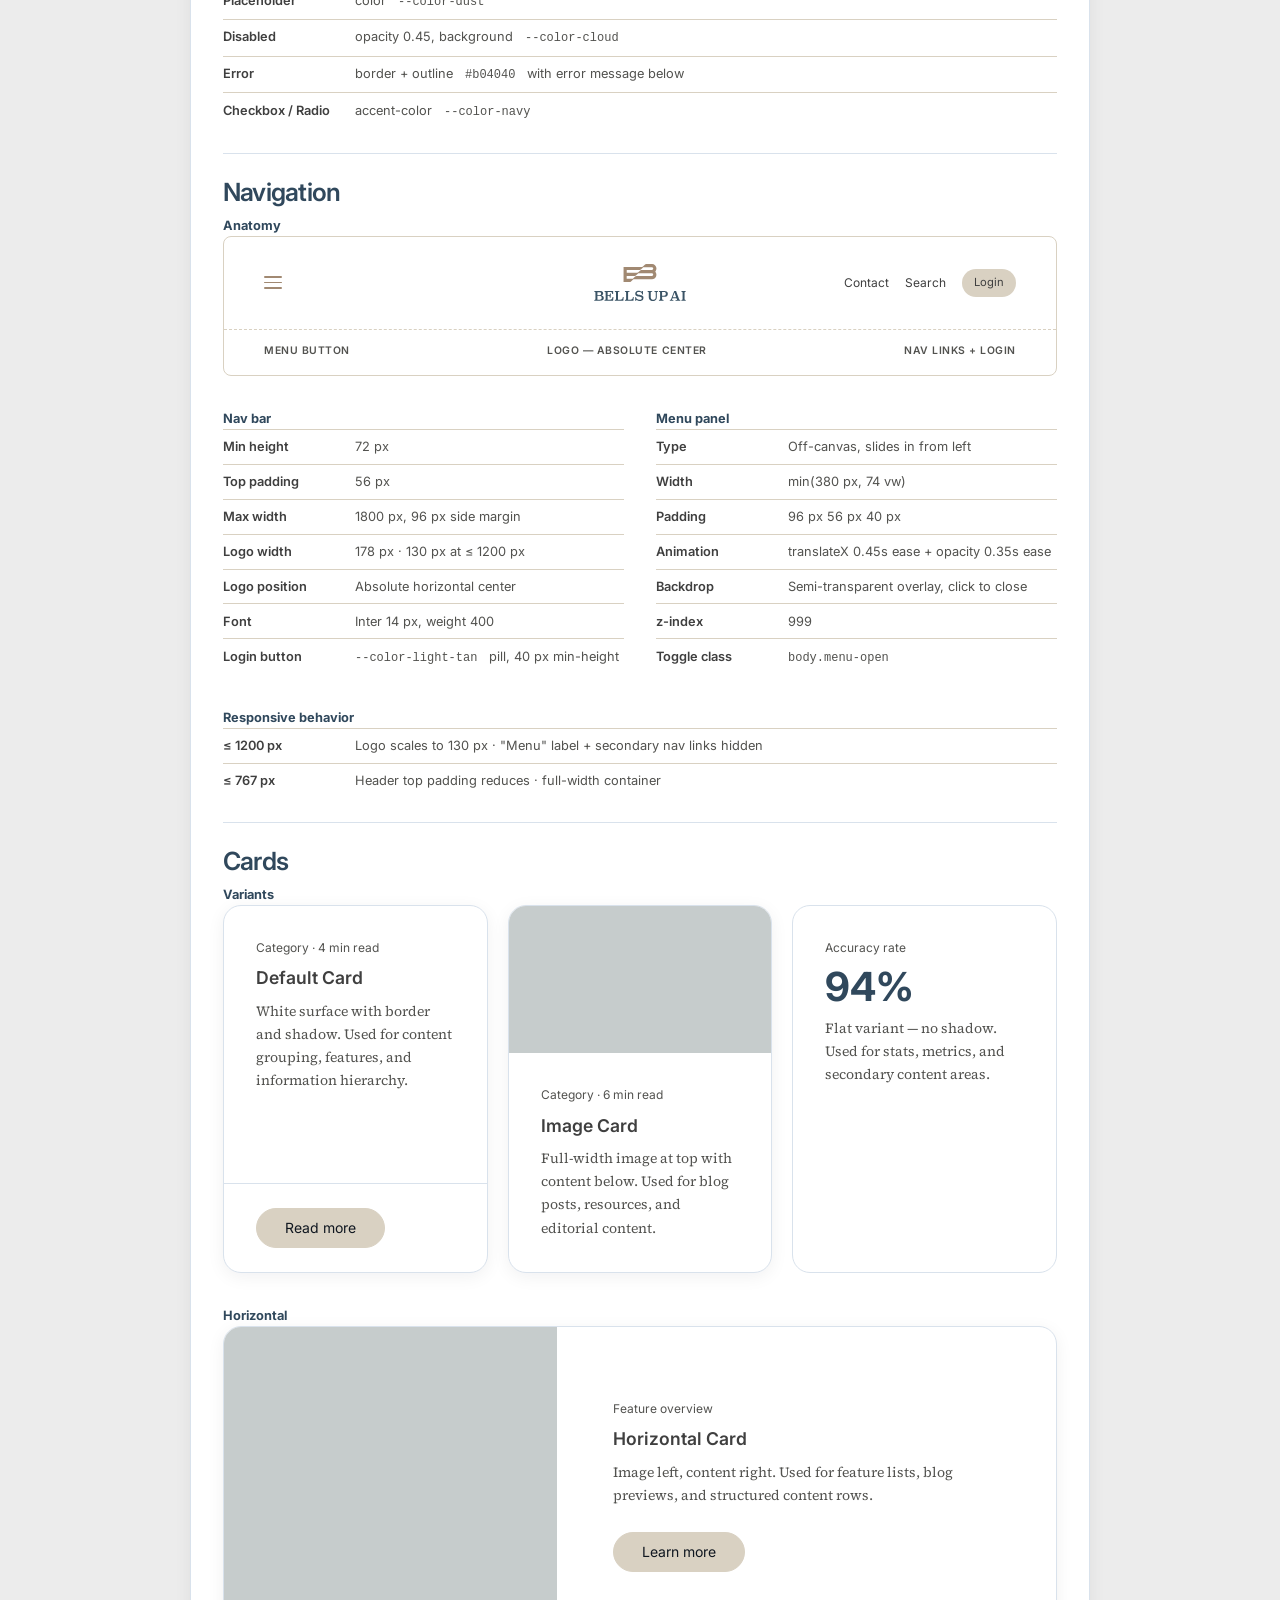
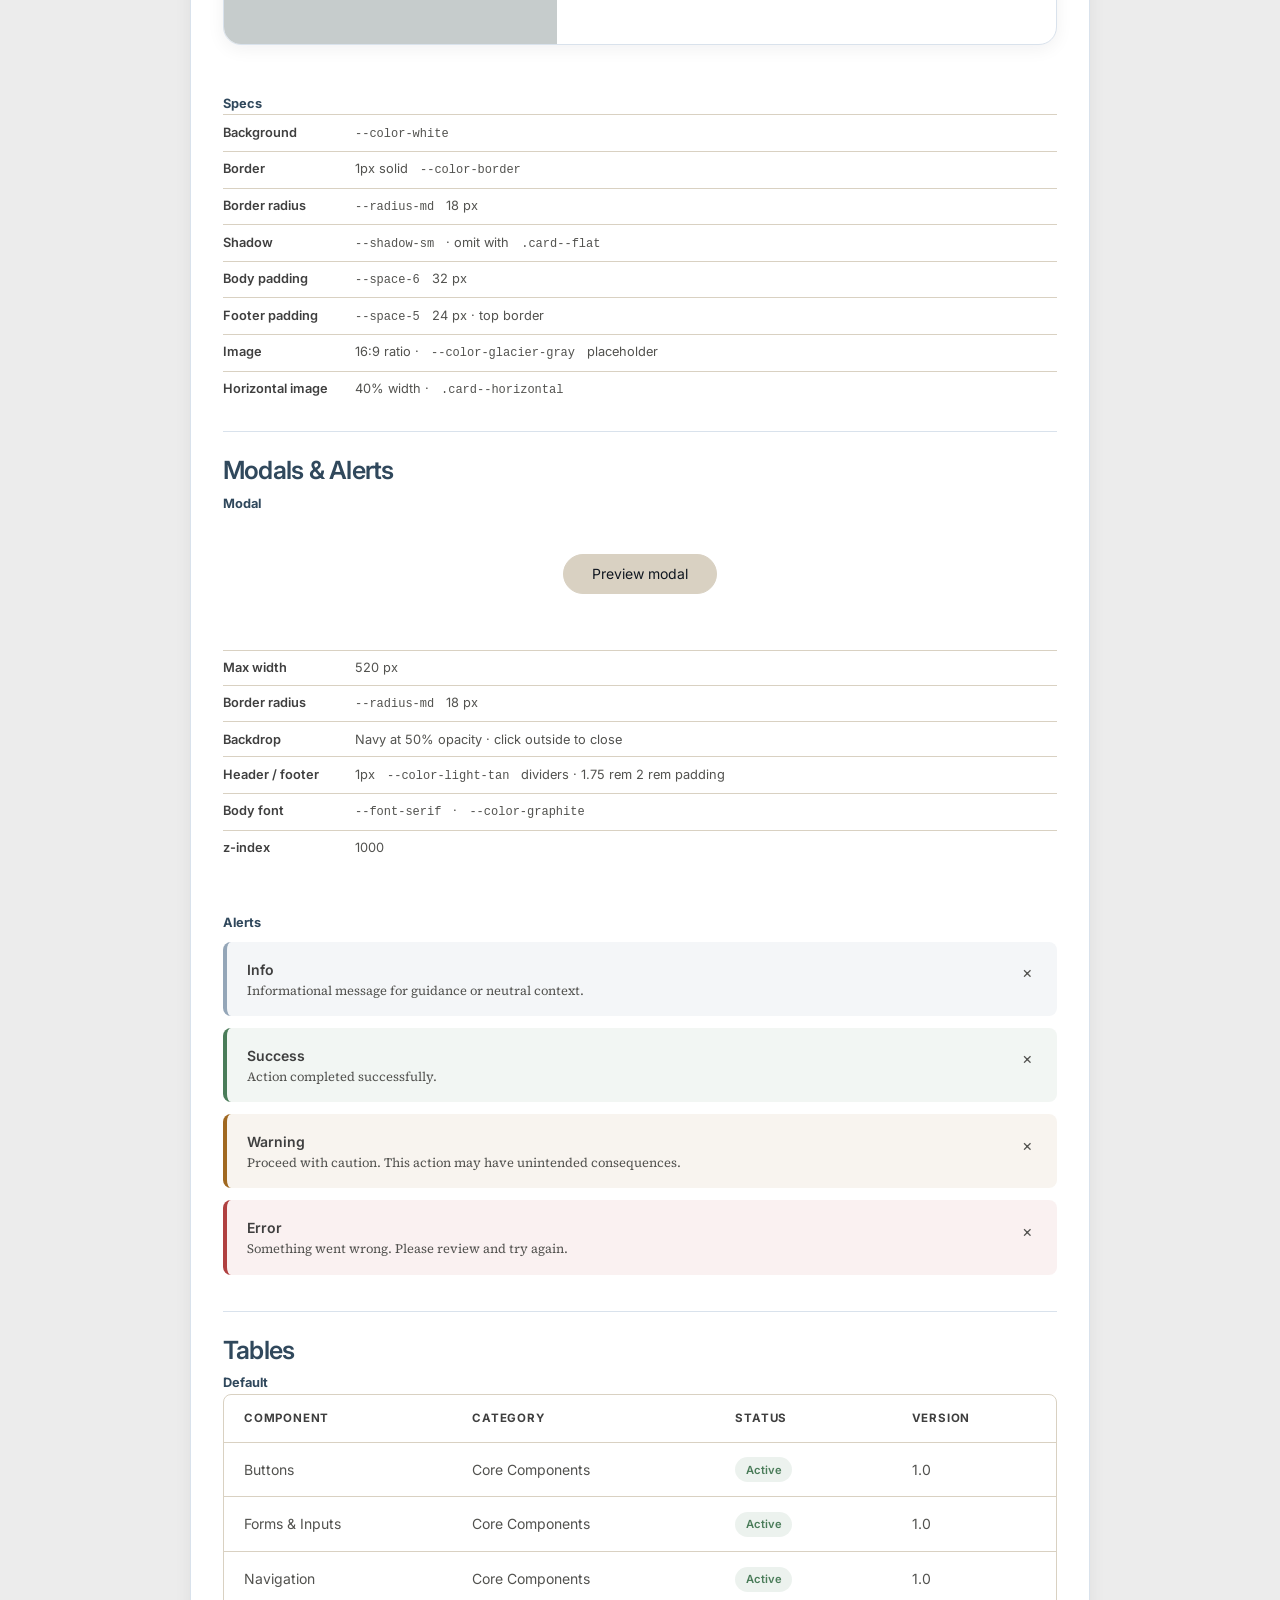
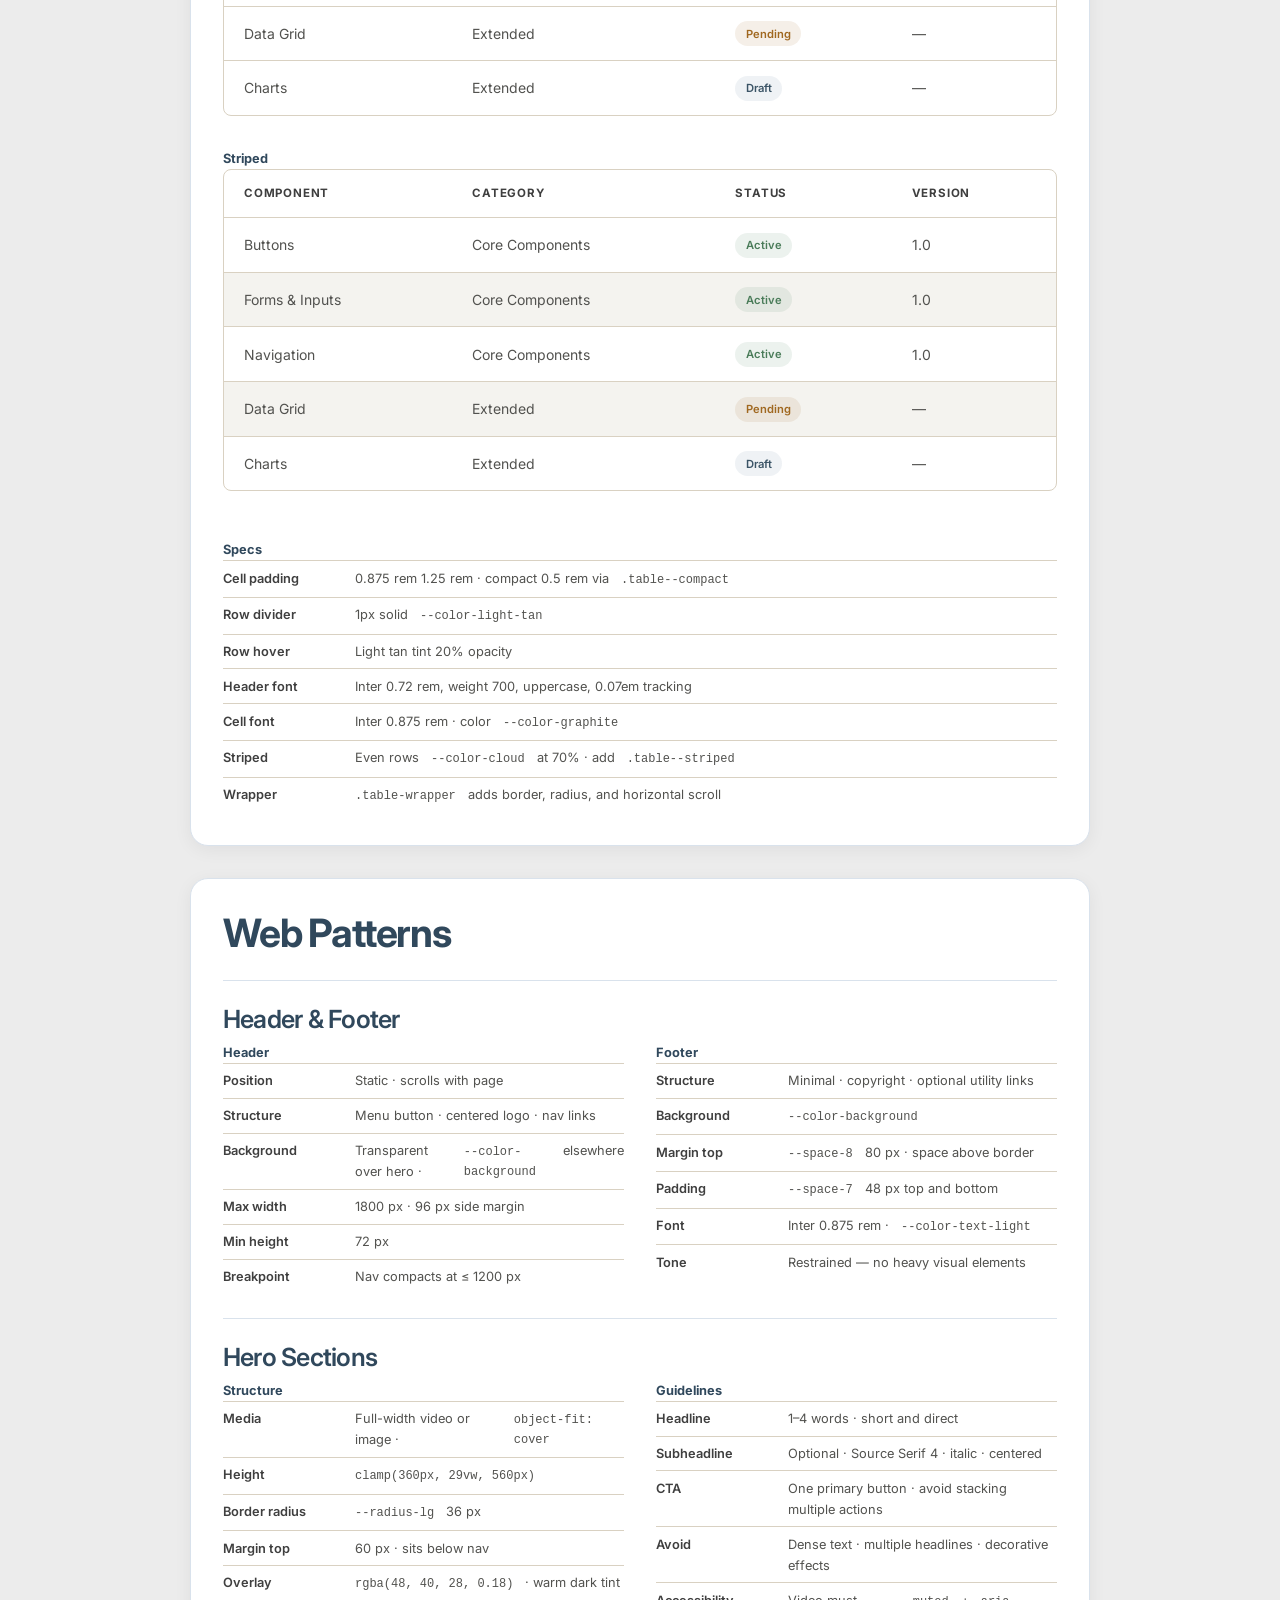
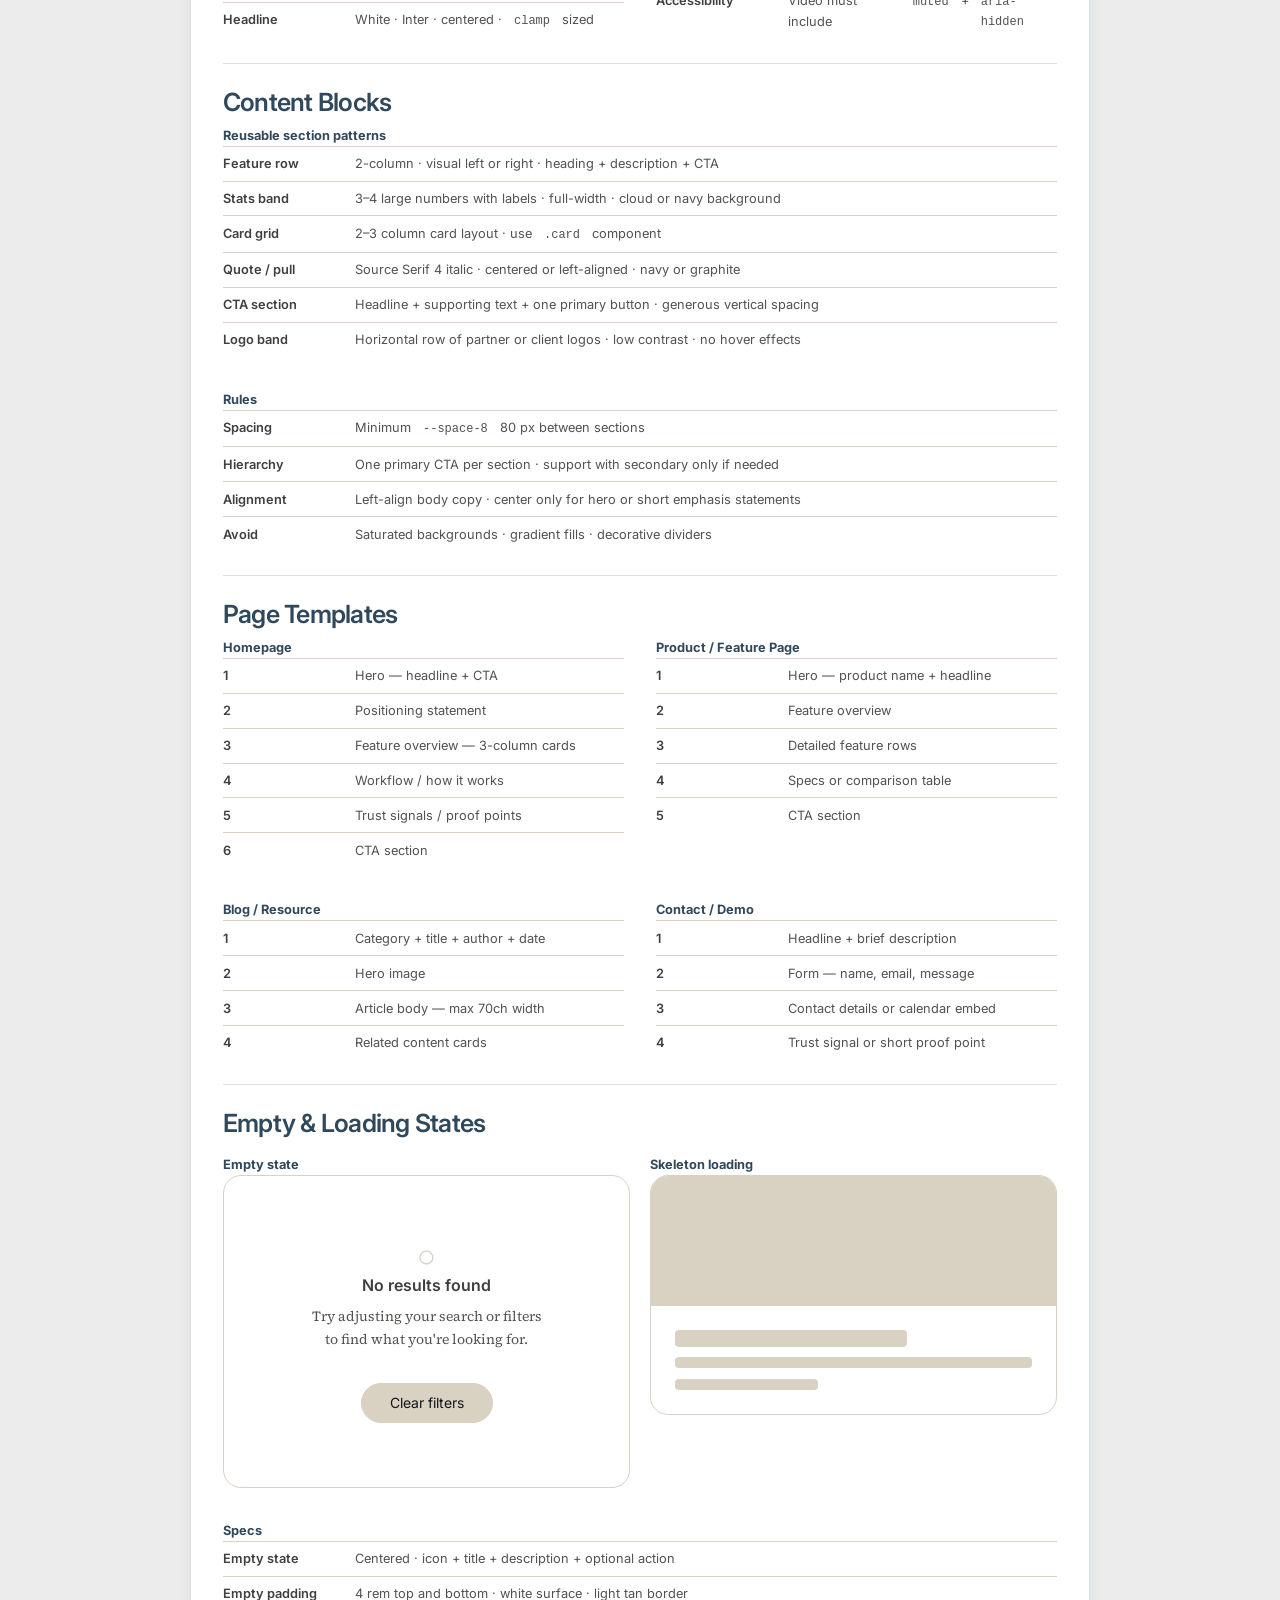
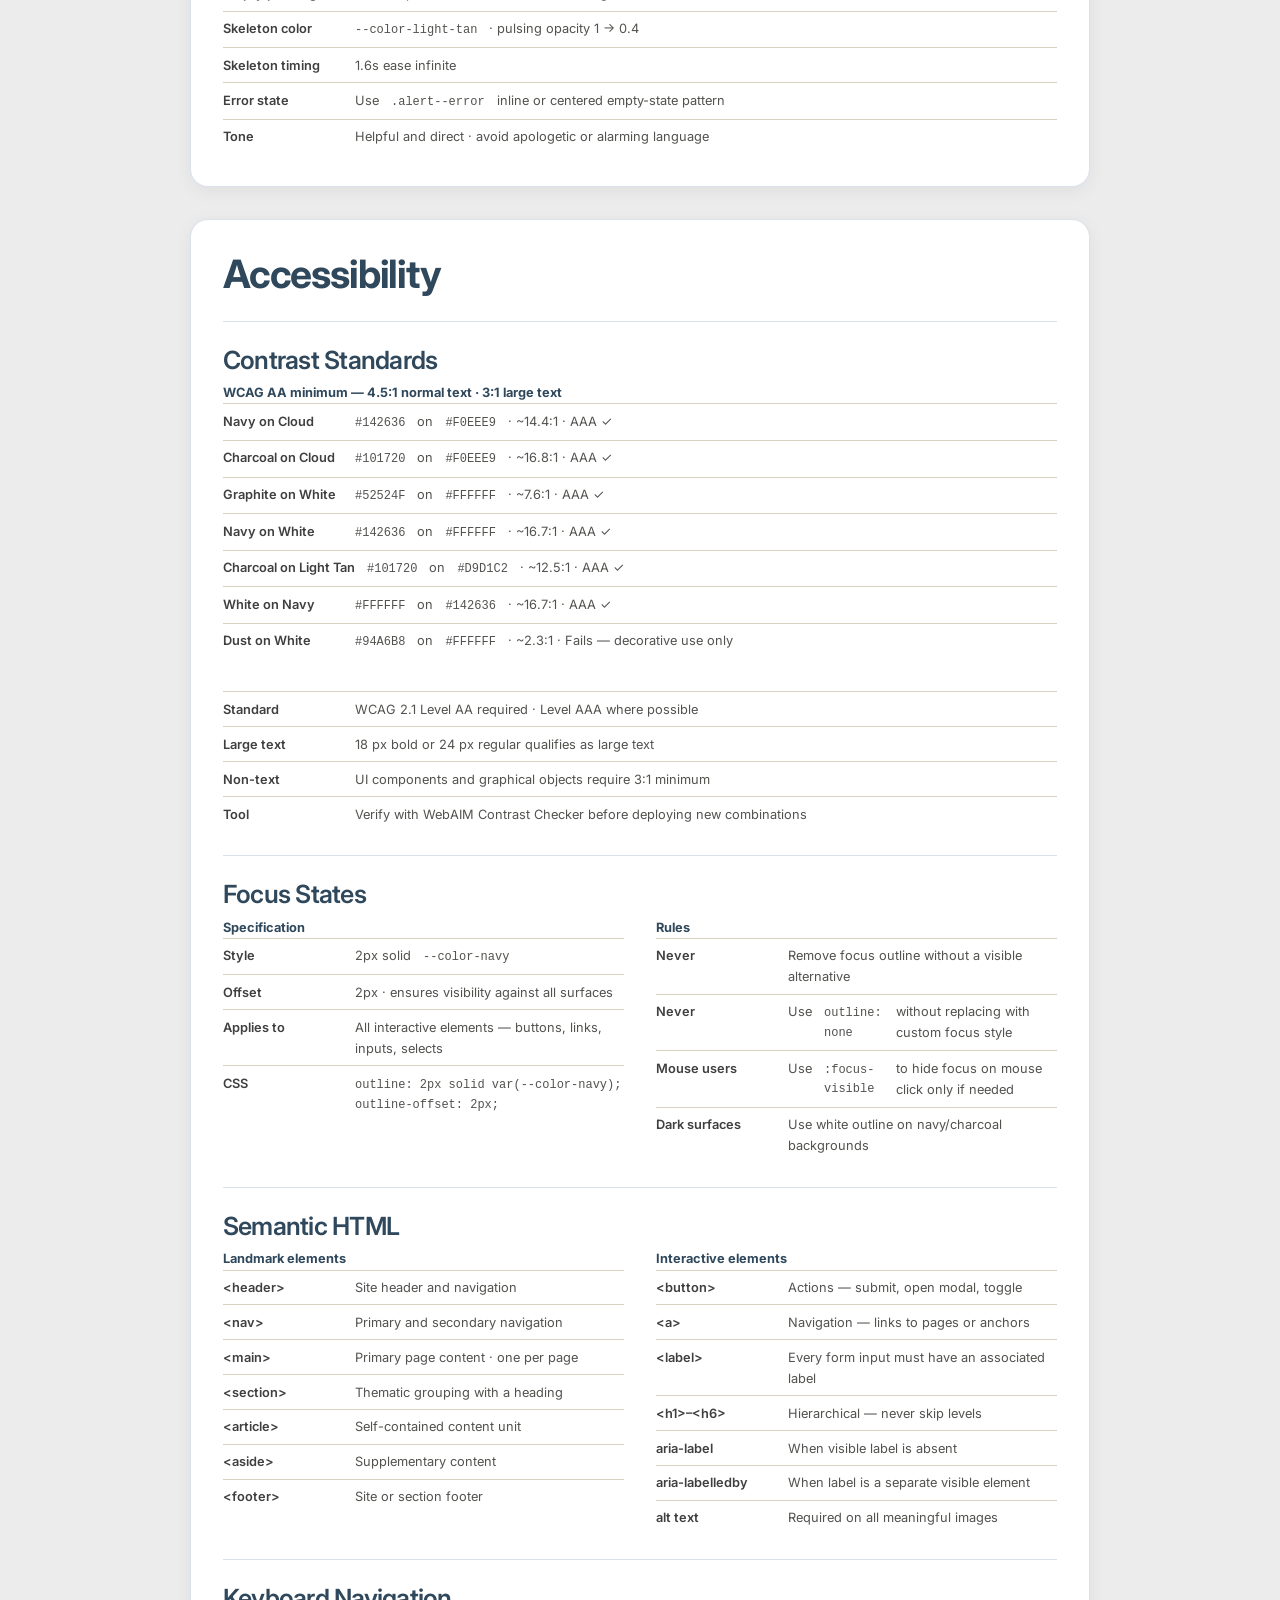
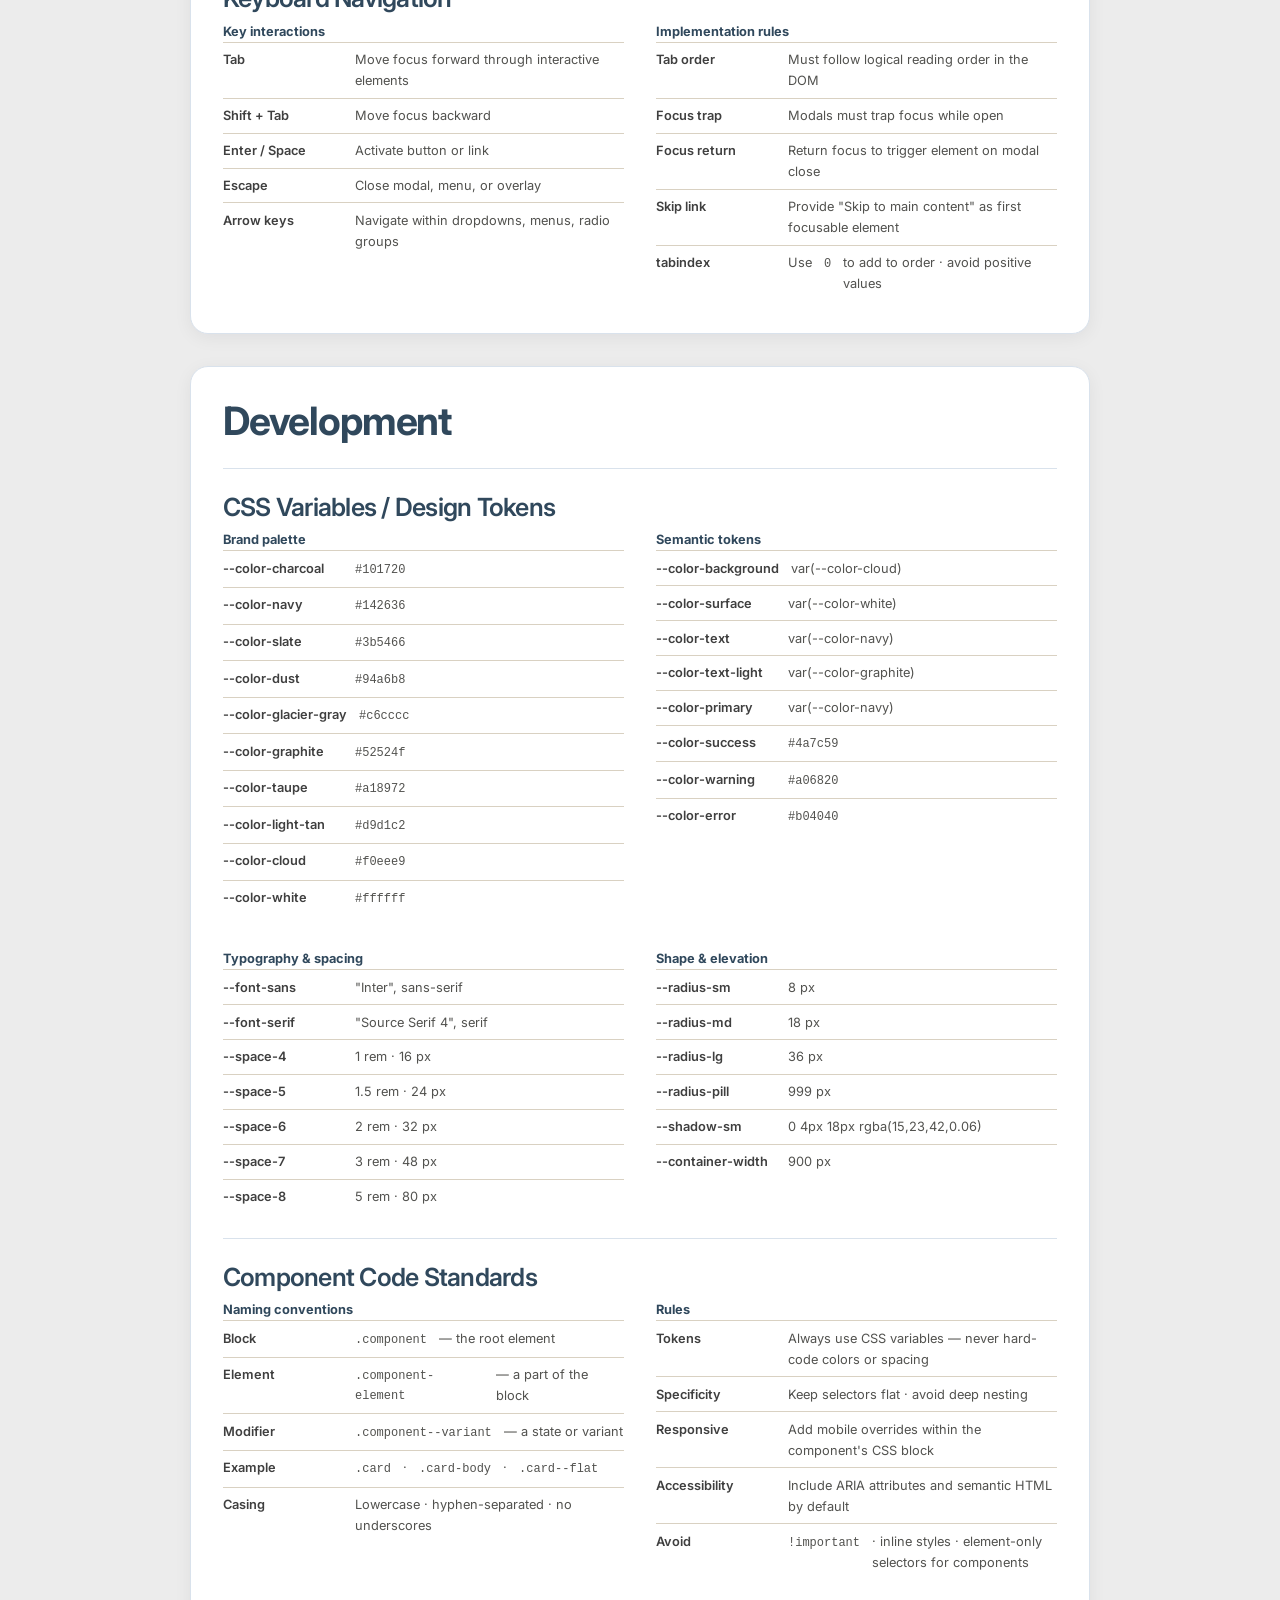
==== commit 6d7d54a0: "Change download button fill to glacier gray Co-Authored-By: Claude Sonnet 4.6 <noreply@anthropic.com" ====
--- a/index.html
+++ b/index.html
@@ -155,7 +155,7 @@
           target="_blank"
           rel="noopener"
           class="btn btn-primary btn-sm"
-          style="margin-top: 1.25rem; margin-bottom: 2rem; display: inline-flex; background: #e5e0d6; border-color: #e5e0d6;"
+          style="margin-top: 1.25rem; margin-bottom: 2rem; display: inline-flex; background: #c6cccc; border-color: #c6cccc;"
         >
           <img src="images/download_400dp_A18972_FILL0_wght200_GRAD0_opsz48.svg" alt="" aria-hidden="true" style="width: 22px; height: 22px; margin-right: 0.5rem;" />
           Download Design Materials
--- a/css/design-system.css
+++ b/css/design-system.css
@@ -92,7 +92,10 @@
 
 body {
   margin: 0;
-  background: var(--color-background);
+  background-color: #ececec;
+  background-image: linear-gradient(to bottom, #ffffff, #ececec);
+  background-size: 100% 100vh;
+  background-repeat: no-repeat;
   color: var(--color-text);
   font-family: var(--font-sans);
   line-height: 1.65;
@@ -556,9 +559,10 @@
 
 .design-system-section > .container {
   display: block;
-  background: #f8f8f8;
+  background: #ffffff;
   border: 1px solid var(--color-border);
   border-radius: var(--radius-md);
+  box-shadow: var(--shadow-sm);
   padding: var(--space-6);
 }
 
@@ -742,9 +746,10 @@
 /* ---- Cards ---- */
 
 .card {
-  background: #f8f8f8;
+  background: #ffffff;
   border: 1px solid var(--color-border);
   border-radius: var(--radius-md);
+  box-shadow: var(--shadow-sm);
   overflow: hidden;
   display: flex;
   flex-direction: column;
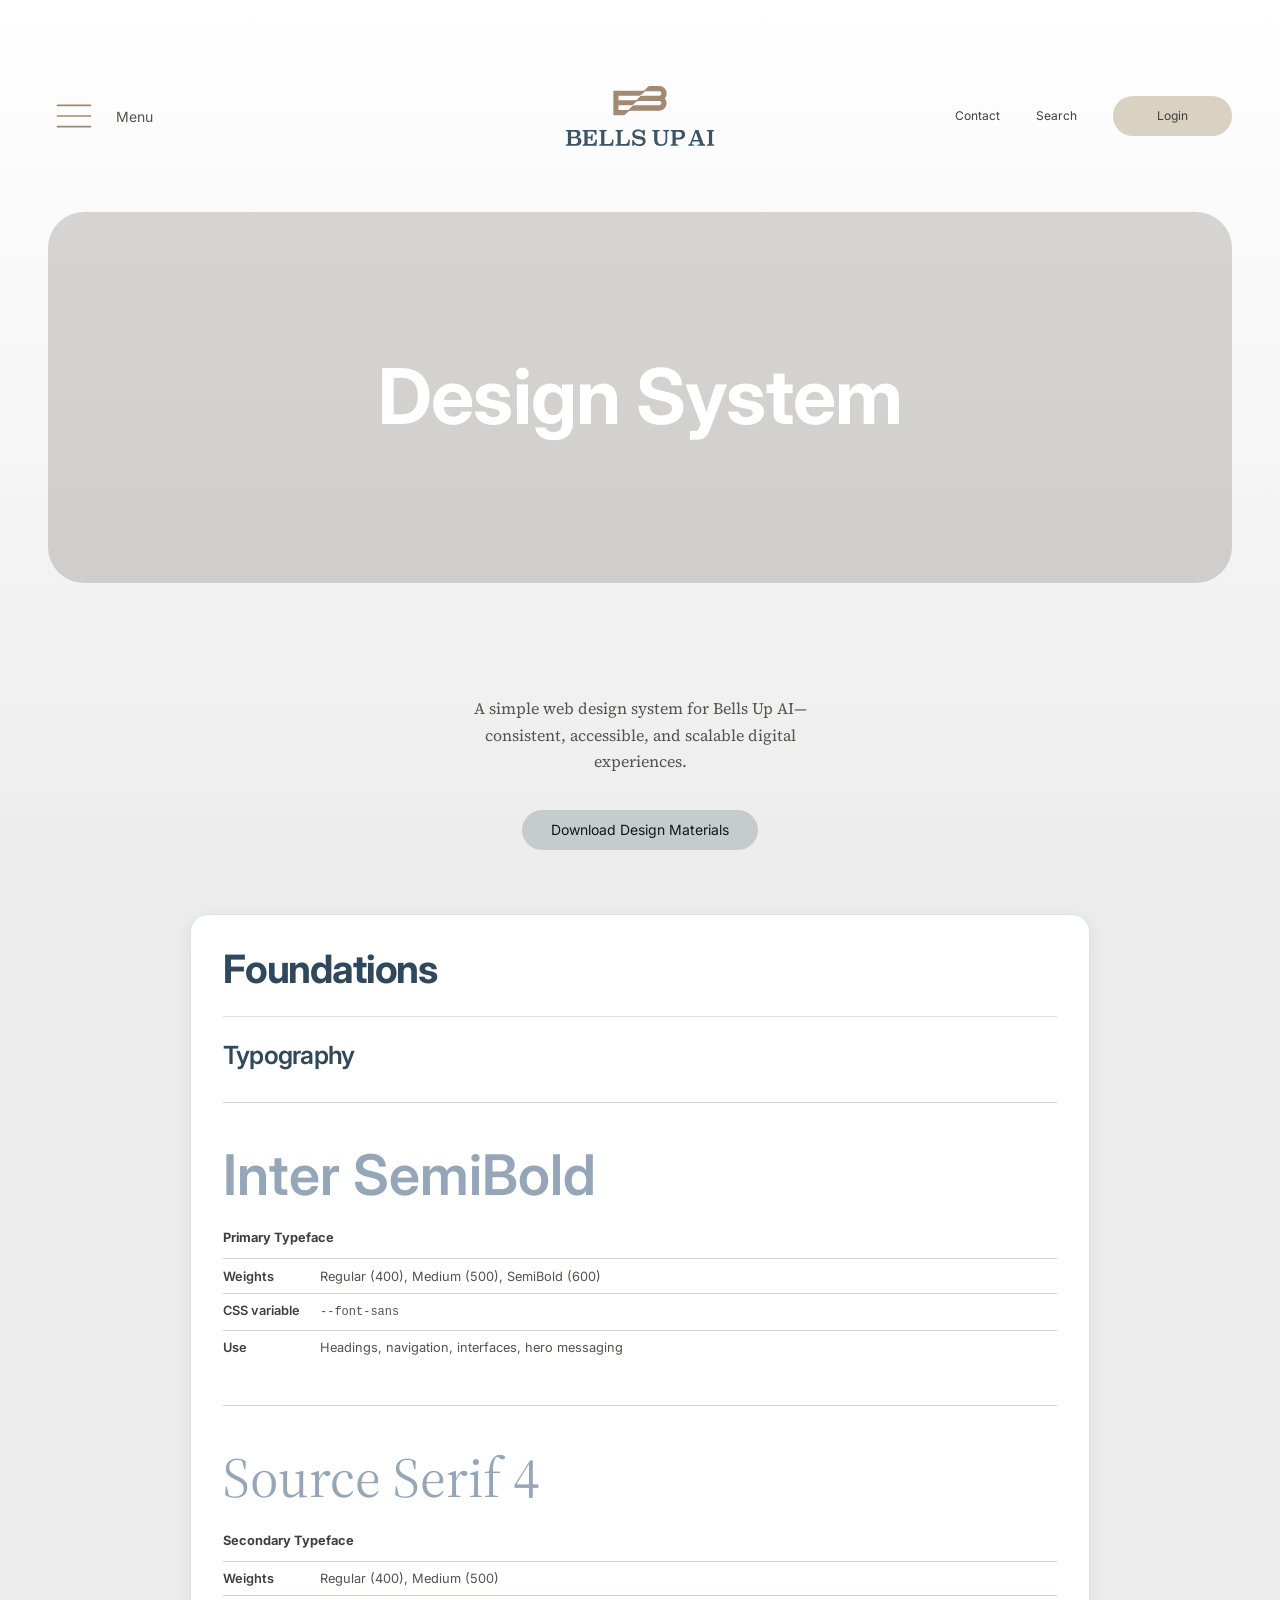
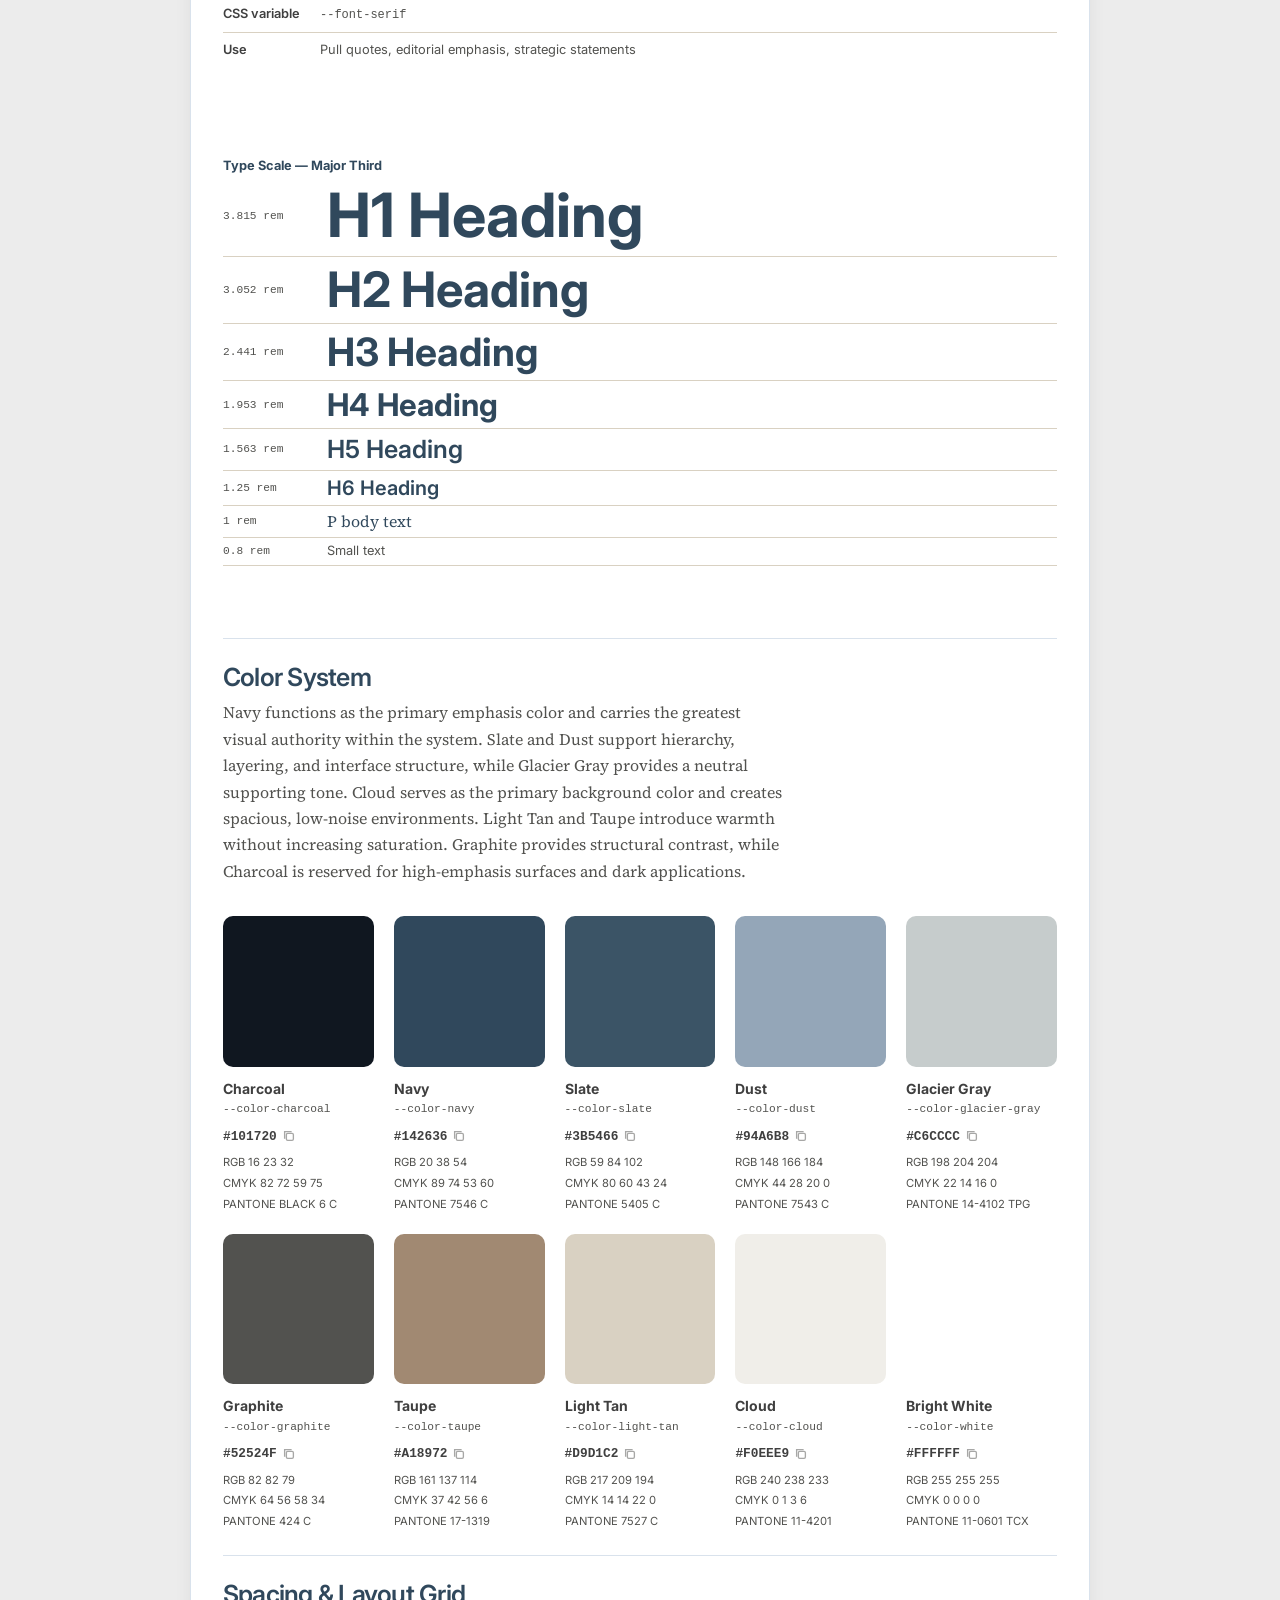
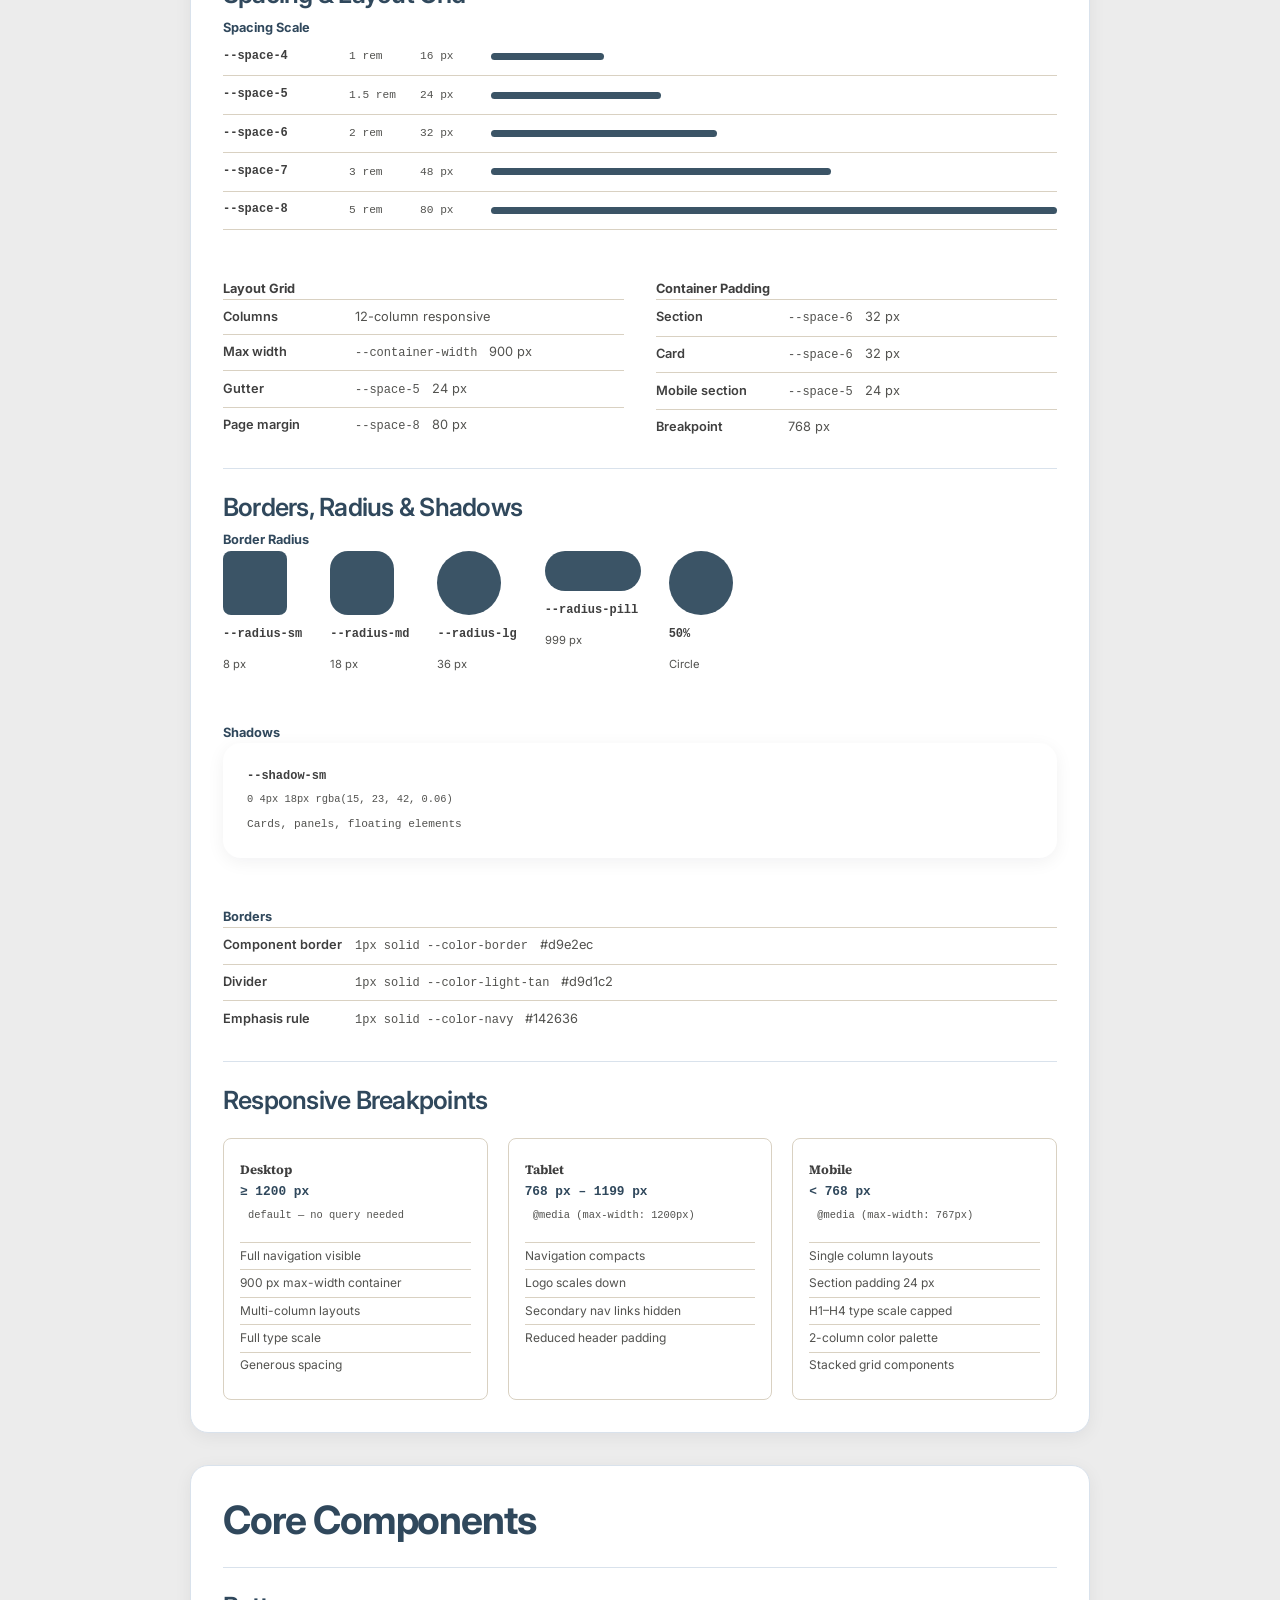
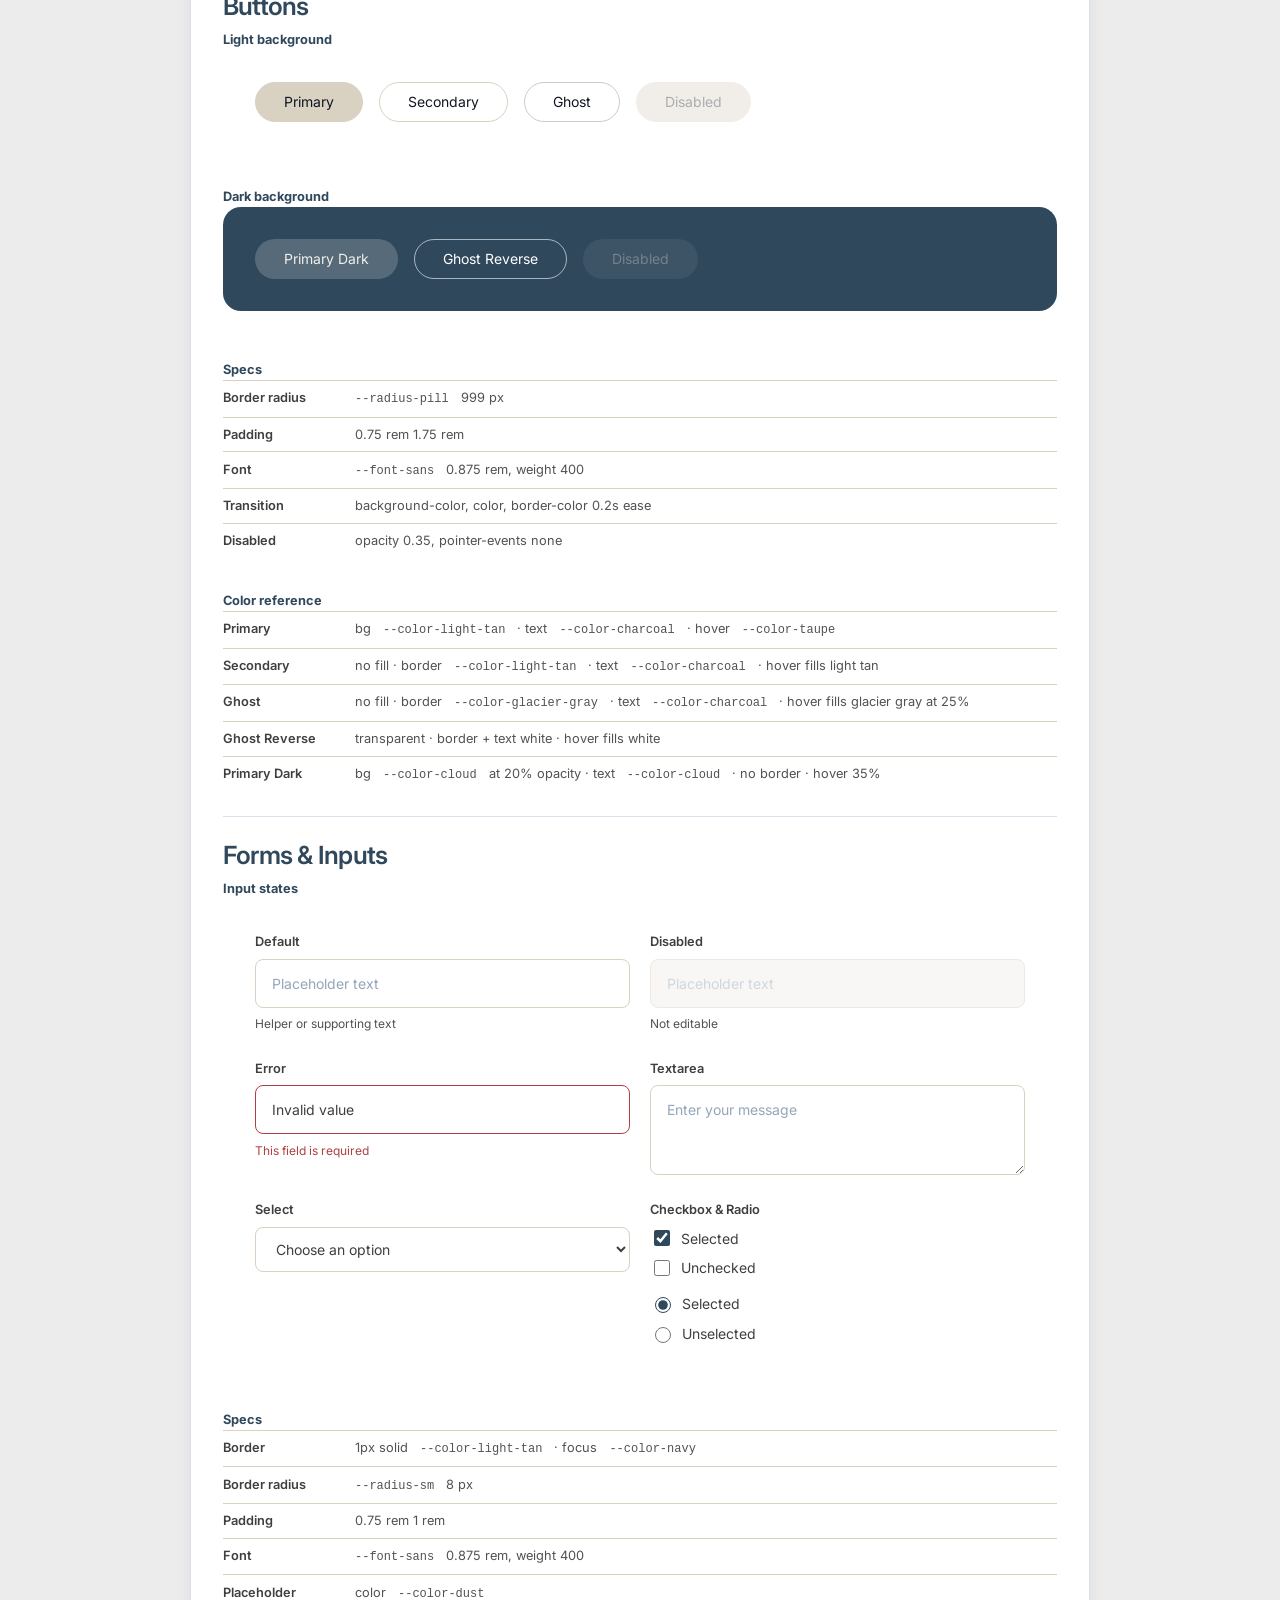
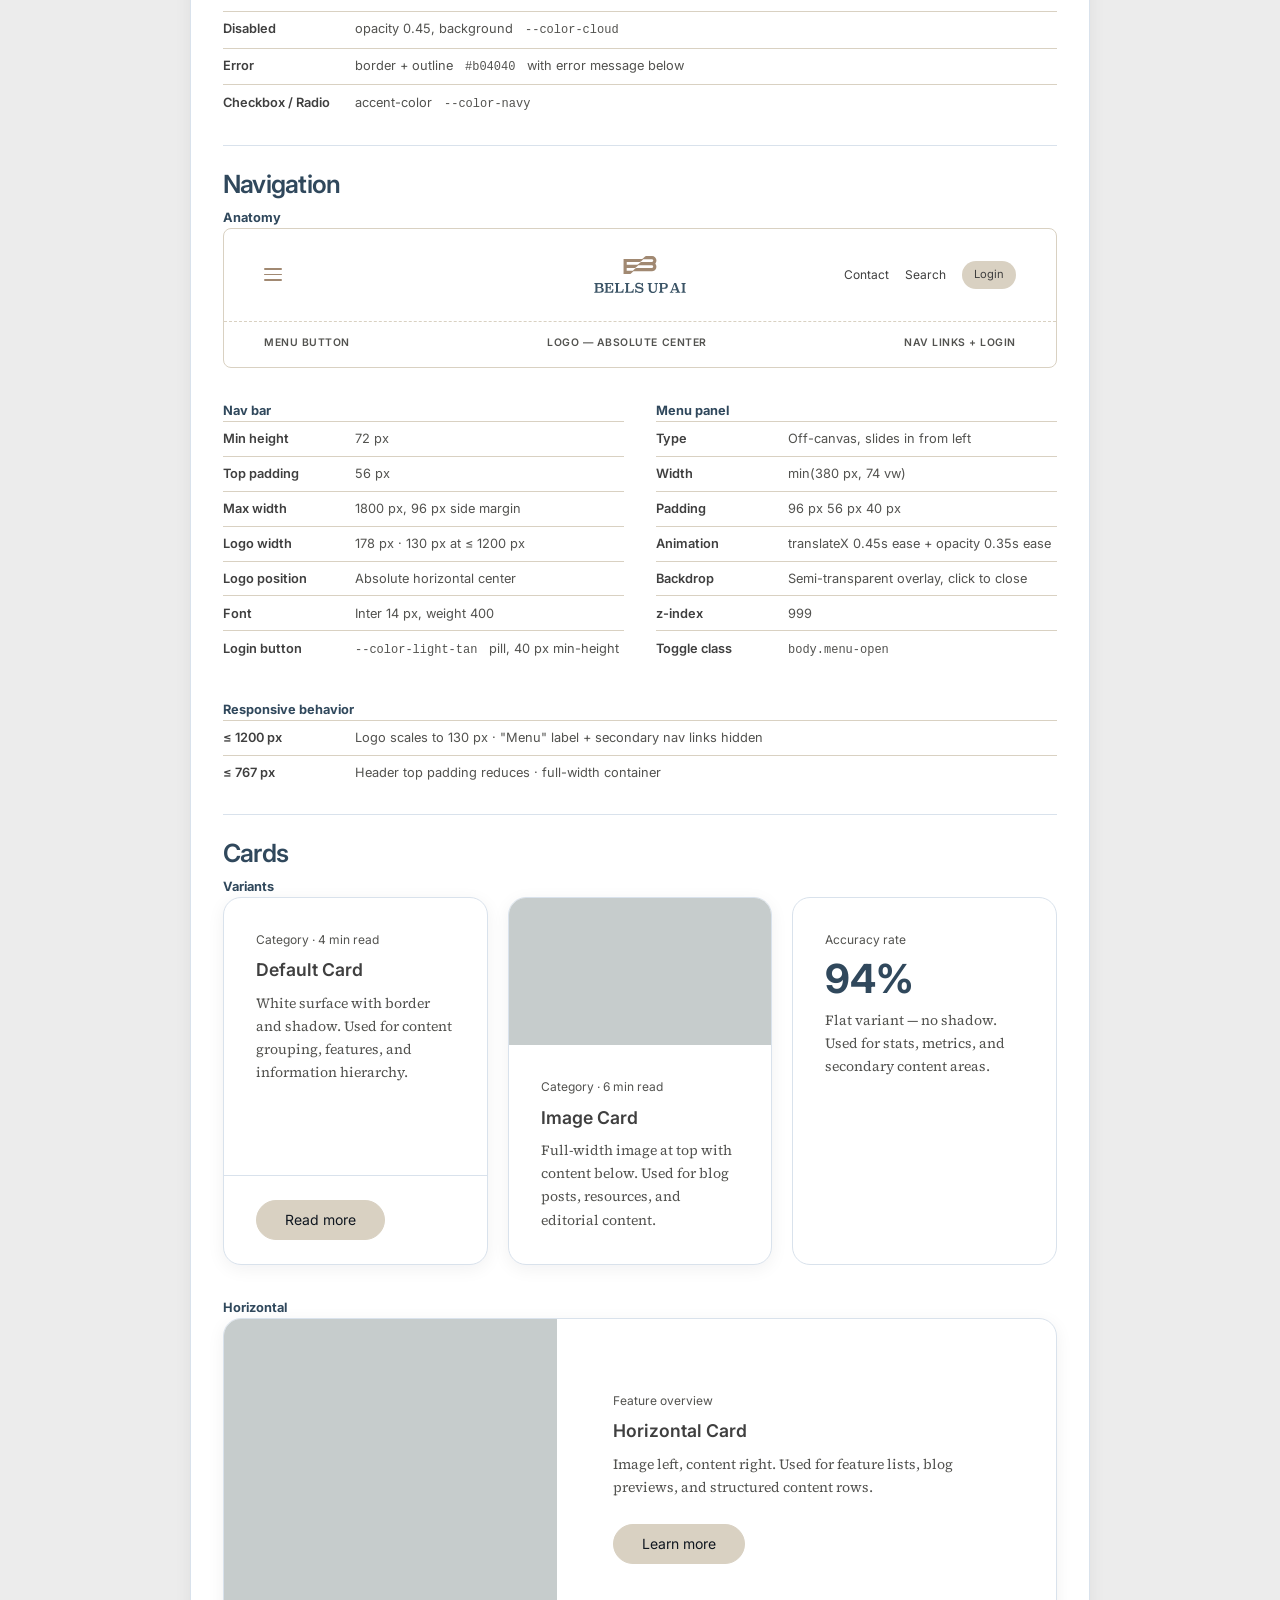
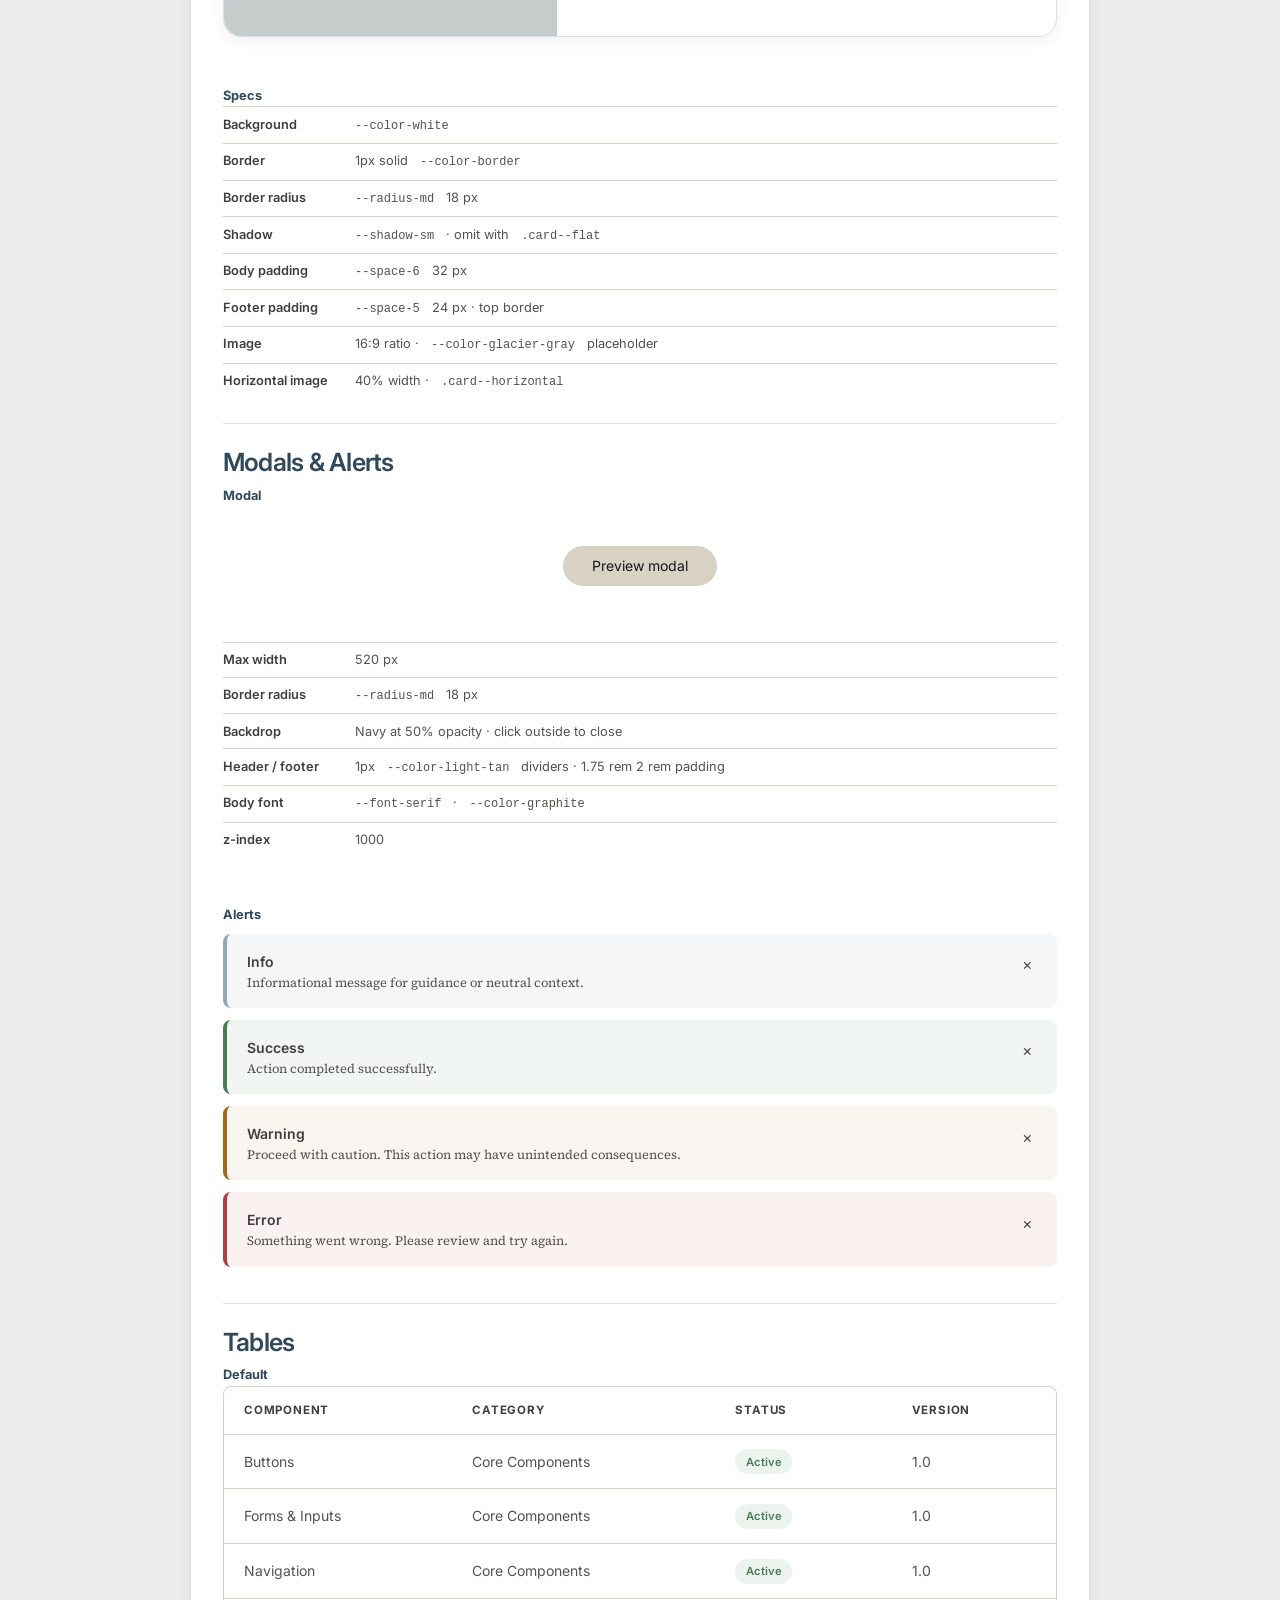
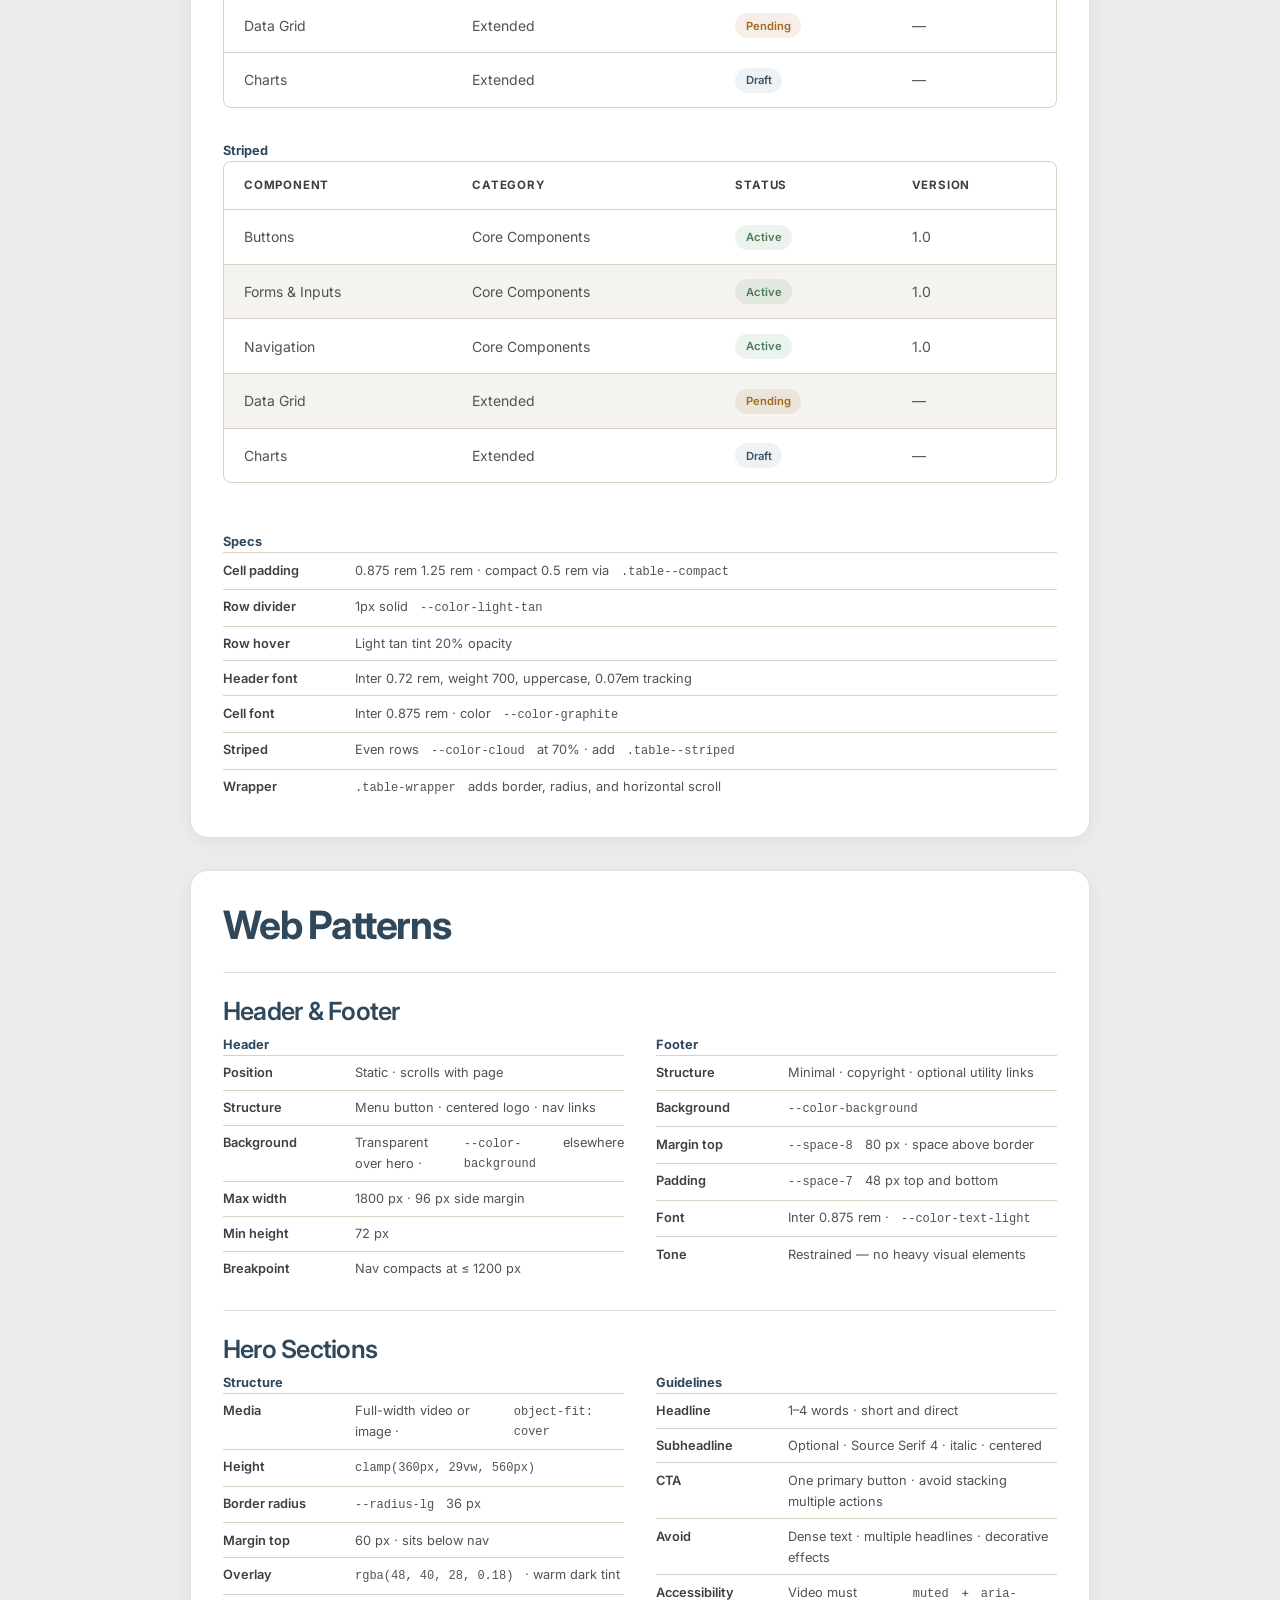
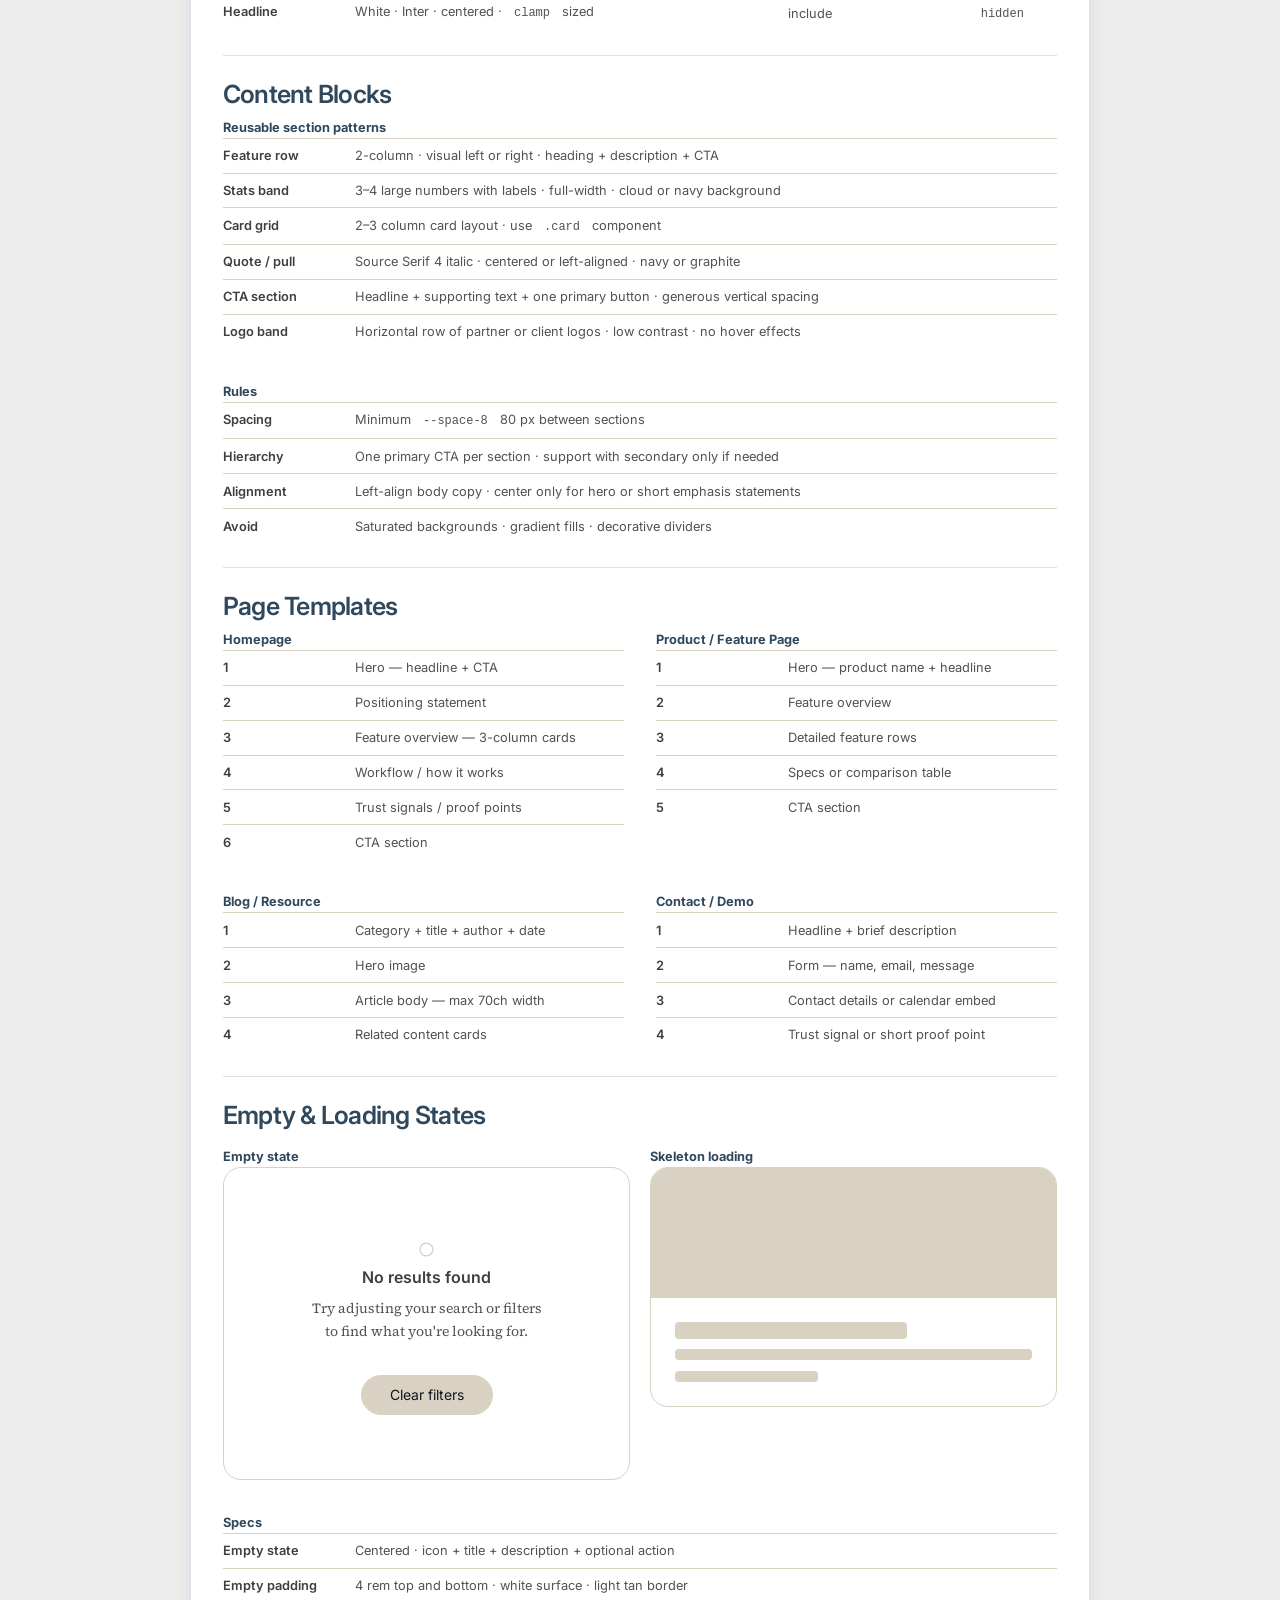
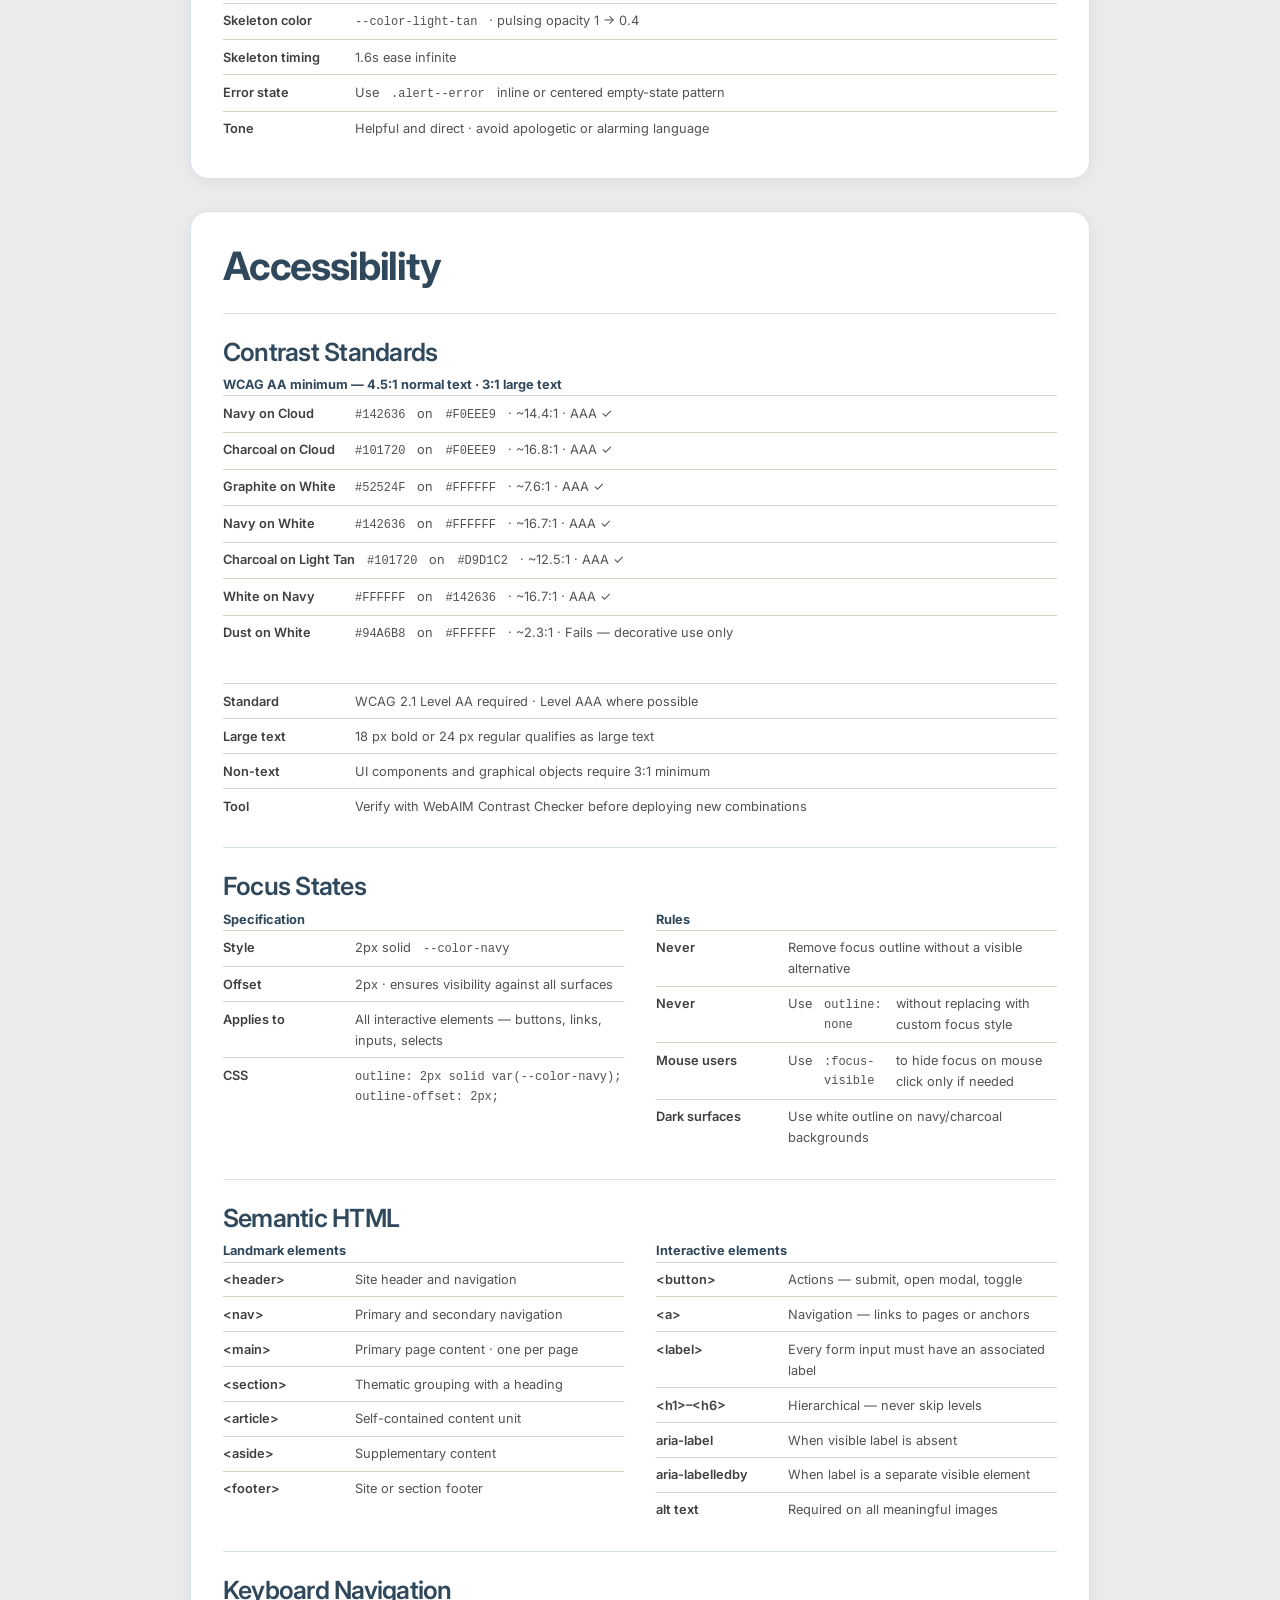
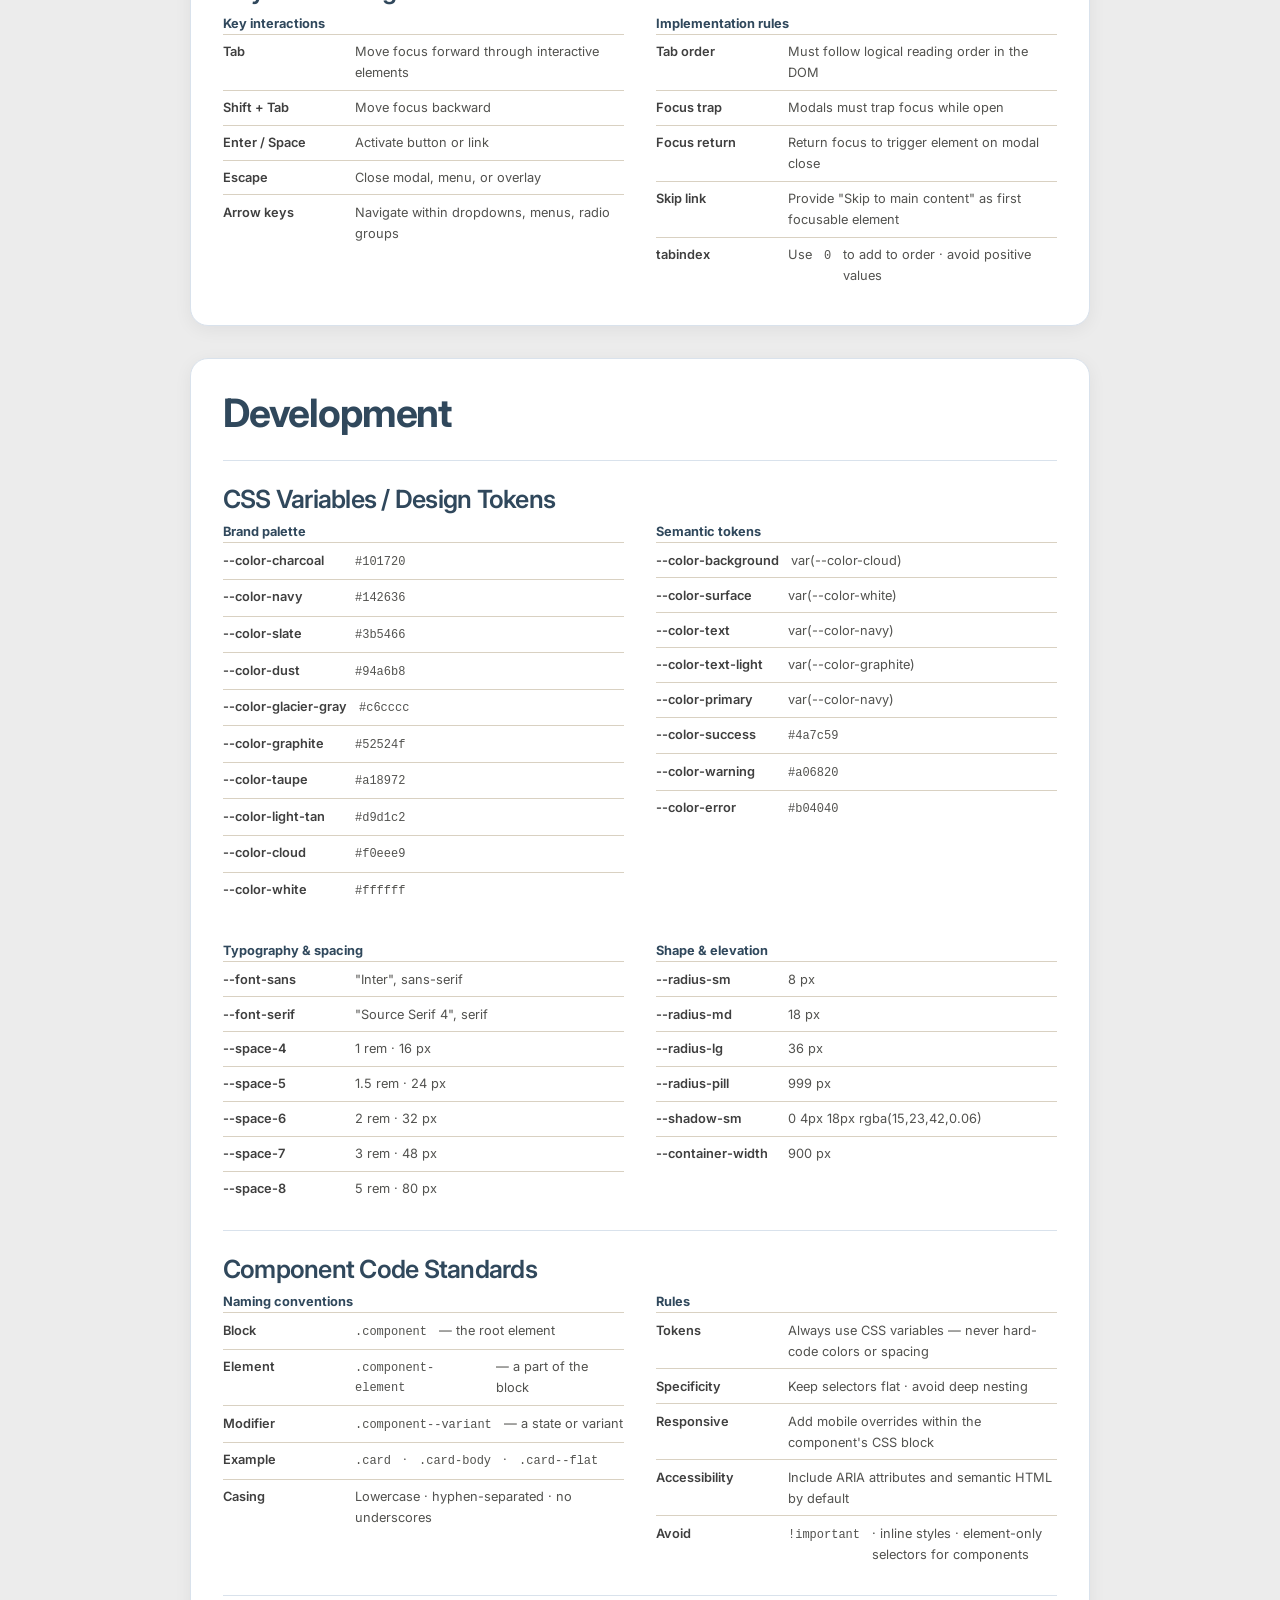
==== commit 4f59380e: "Remove icon from download design materials button Co-Authored-By: Claude Sonnet 4.6 <noreply@anthrop" ====
--- a/index.html
+++ b/index.html
@@ -157,7 +157,6 @@
           class="btn btn-primary btn-sm"
           style="margin-top: 1.25rem; margin-bottom: 2rem; display: inline-flex; background: #c6cccc; border-color: #c6cccc;"
         >
-          <img src="images/download_400dp_A18972_FILL0_wght200_GRAD0_opsz48.svg" alt="" aria-hidden="true" style="width: 22px; height: 22px; margin-right: 0.5rem;" />
           Download Design Materials
         </a>
       </div>
@@ -1478,7 +1477,7 @@
        ===================================================== -->
 
     <footer class="site-footer">
-      <div class="container" style="display: flex; align-items: center; justify-content: space-between;">
+      <div class="container footer-inner">
         <p>&copy; Bells Up AI. &nbsp;&middot;&nbsp; <a href="home.html" style="color: var(--color-text-light); text-decoration: none;">Home</a></p>
         <a href="#top" style="font-family: var(--font-sans); font-size: 0.875rem; color: var(--color-text-light); text-decoration: none;">Back to top &uarr;</a>
       </div>
--- a/css/design-system.css
+++ b/css/design-system.css
@@ -1390,6 +1390,23 @@
   max-width: none;
 }
 
+.footer-inner {
+  display: flex;
+  align-items: center;
+  justify-content: space-between;
+}
+
+@media (max-width: 767px) {
+  .site-footer {
+    text-align: center;
+  }
+
+  .footer-inner {
+    flex-direction: column-reverse;
+    gap: 0.75rem;
+  }
+}
+
 /* =====================================================
    TYPOGRAPHY SECTION
    ===================================================== */
